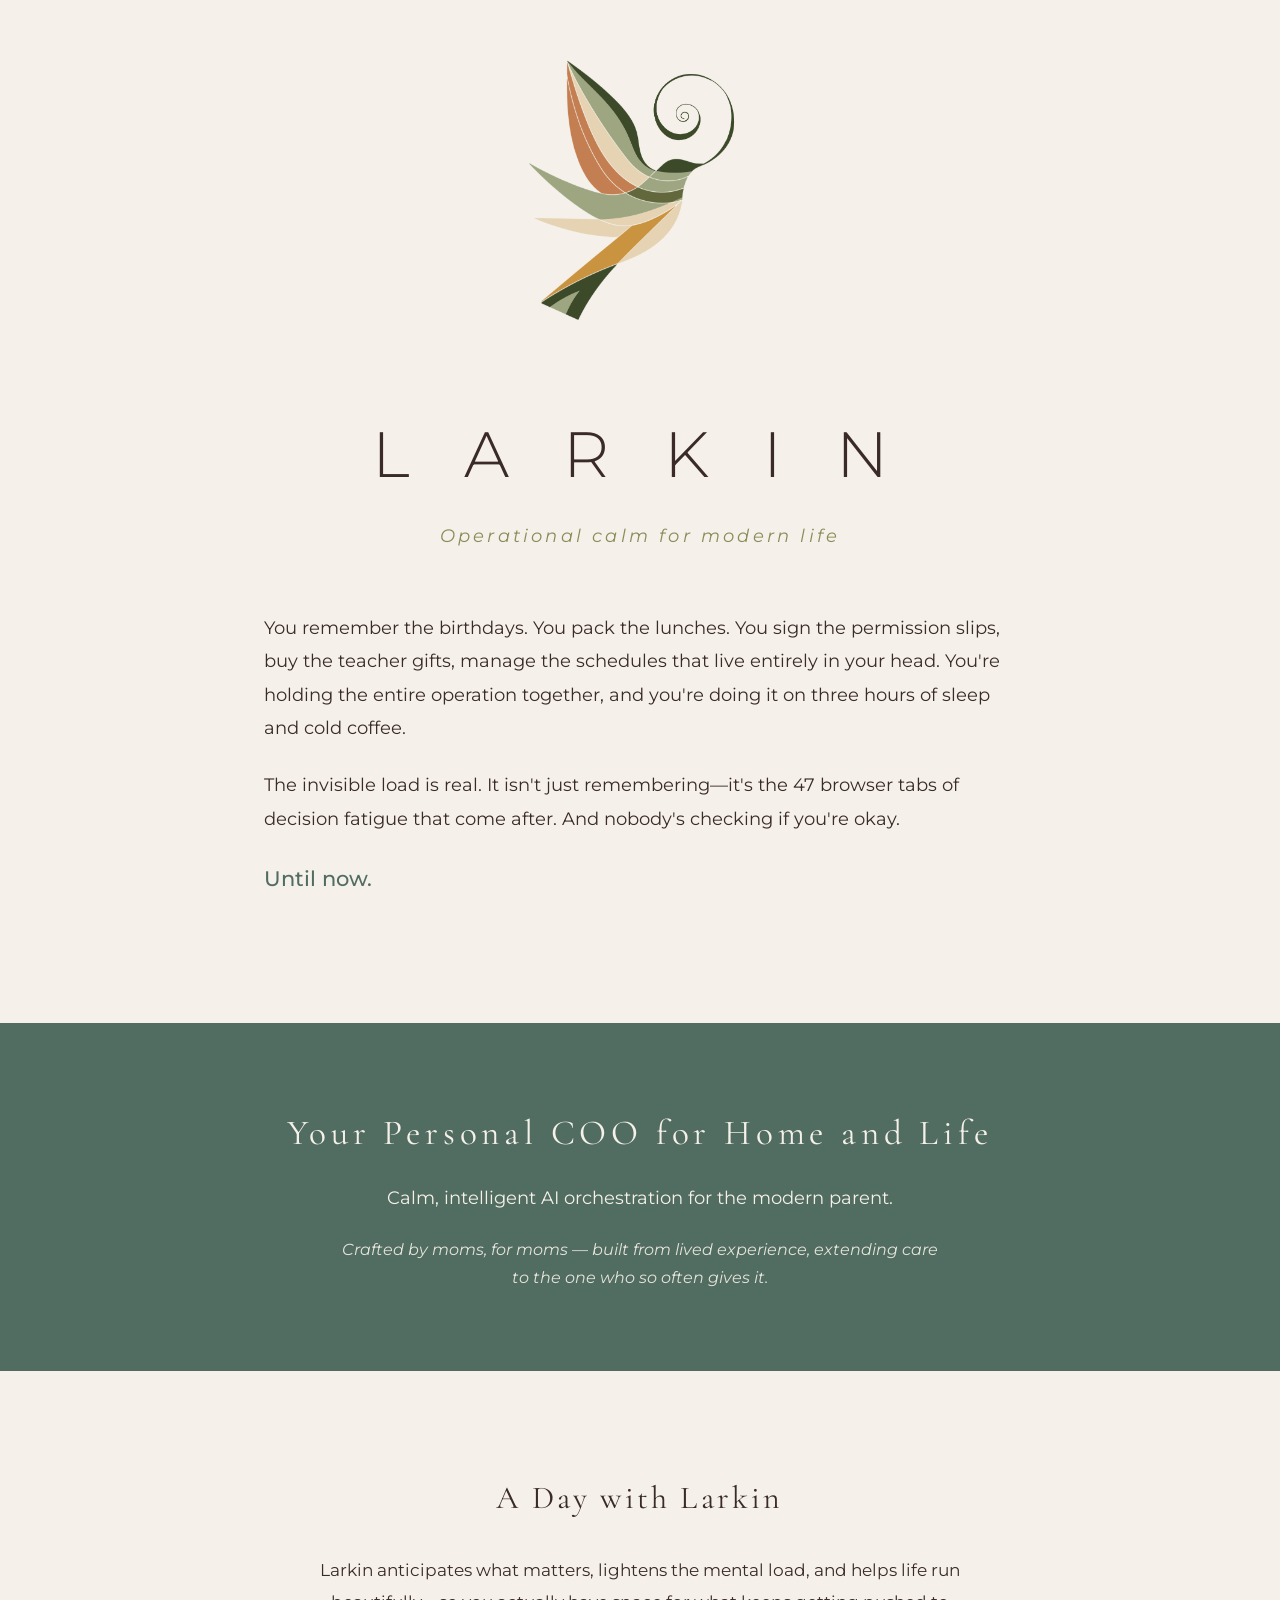
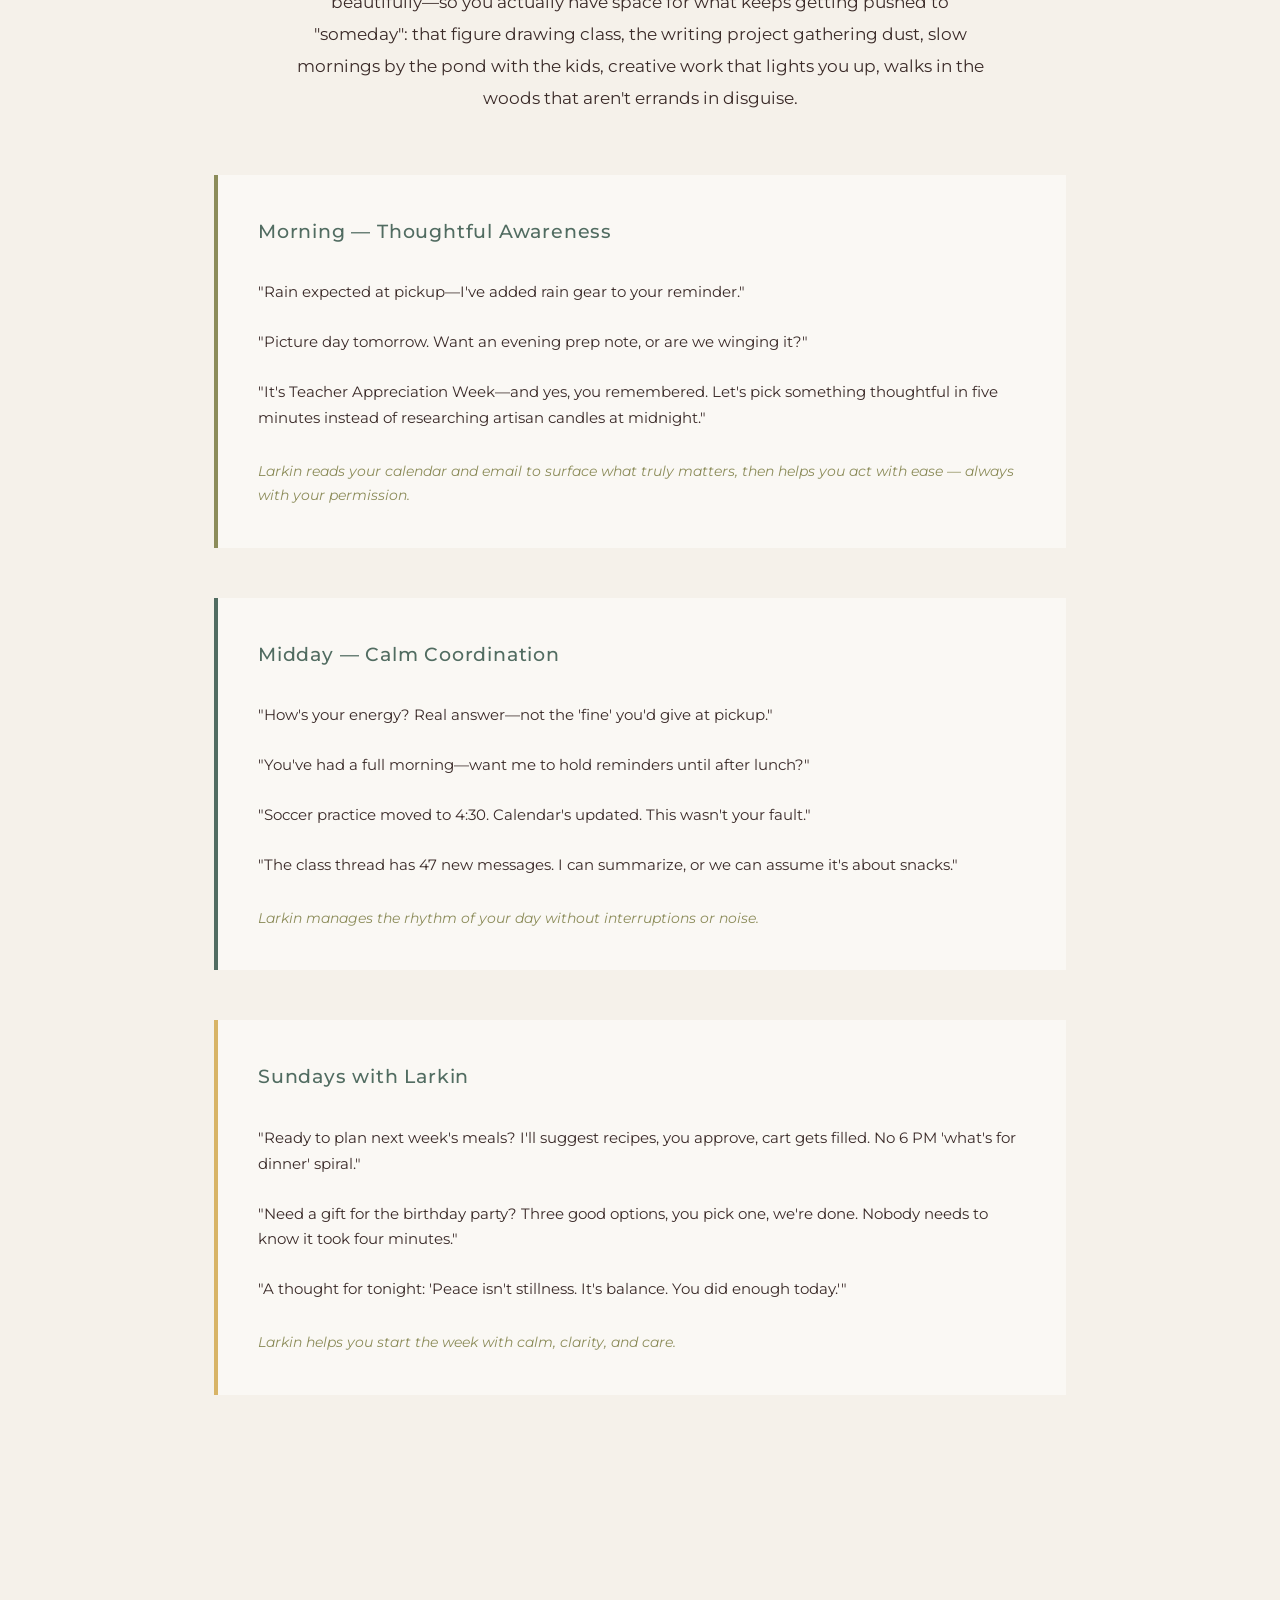
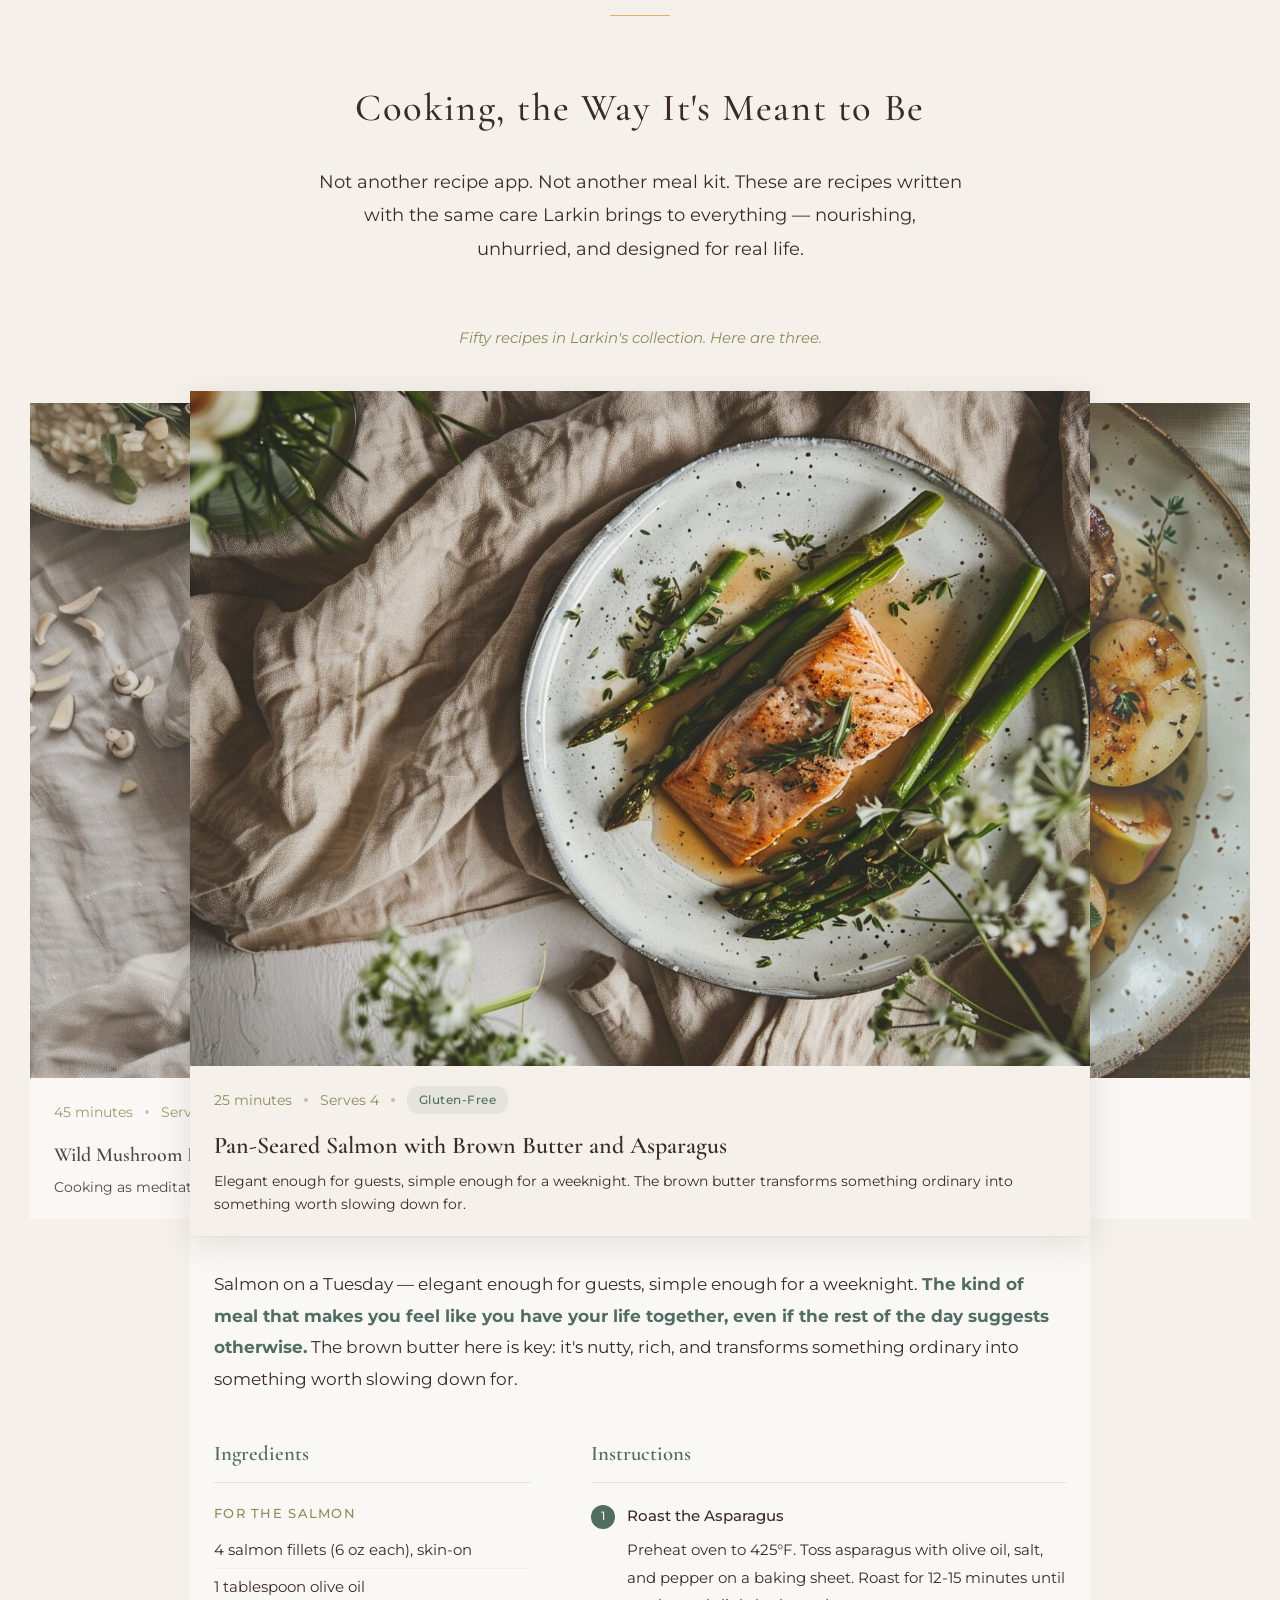
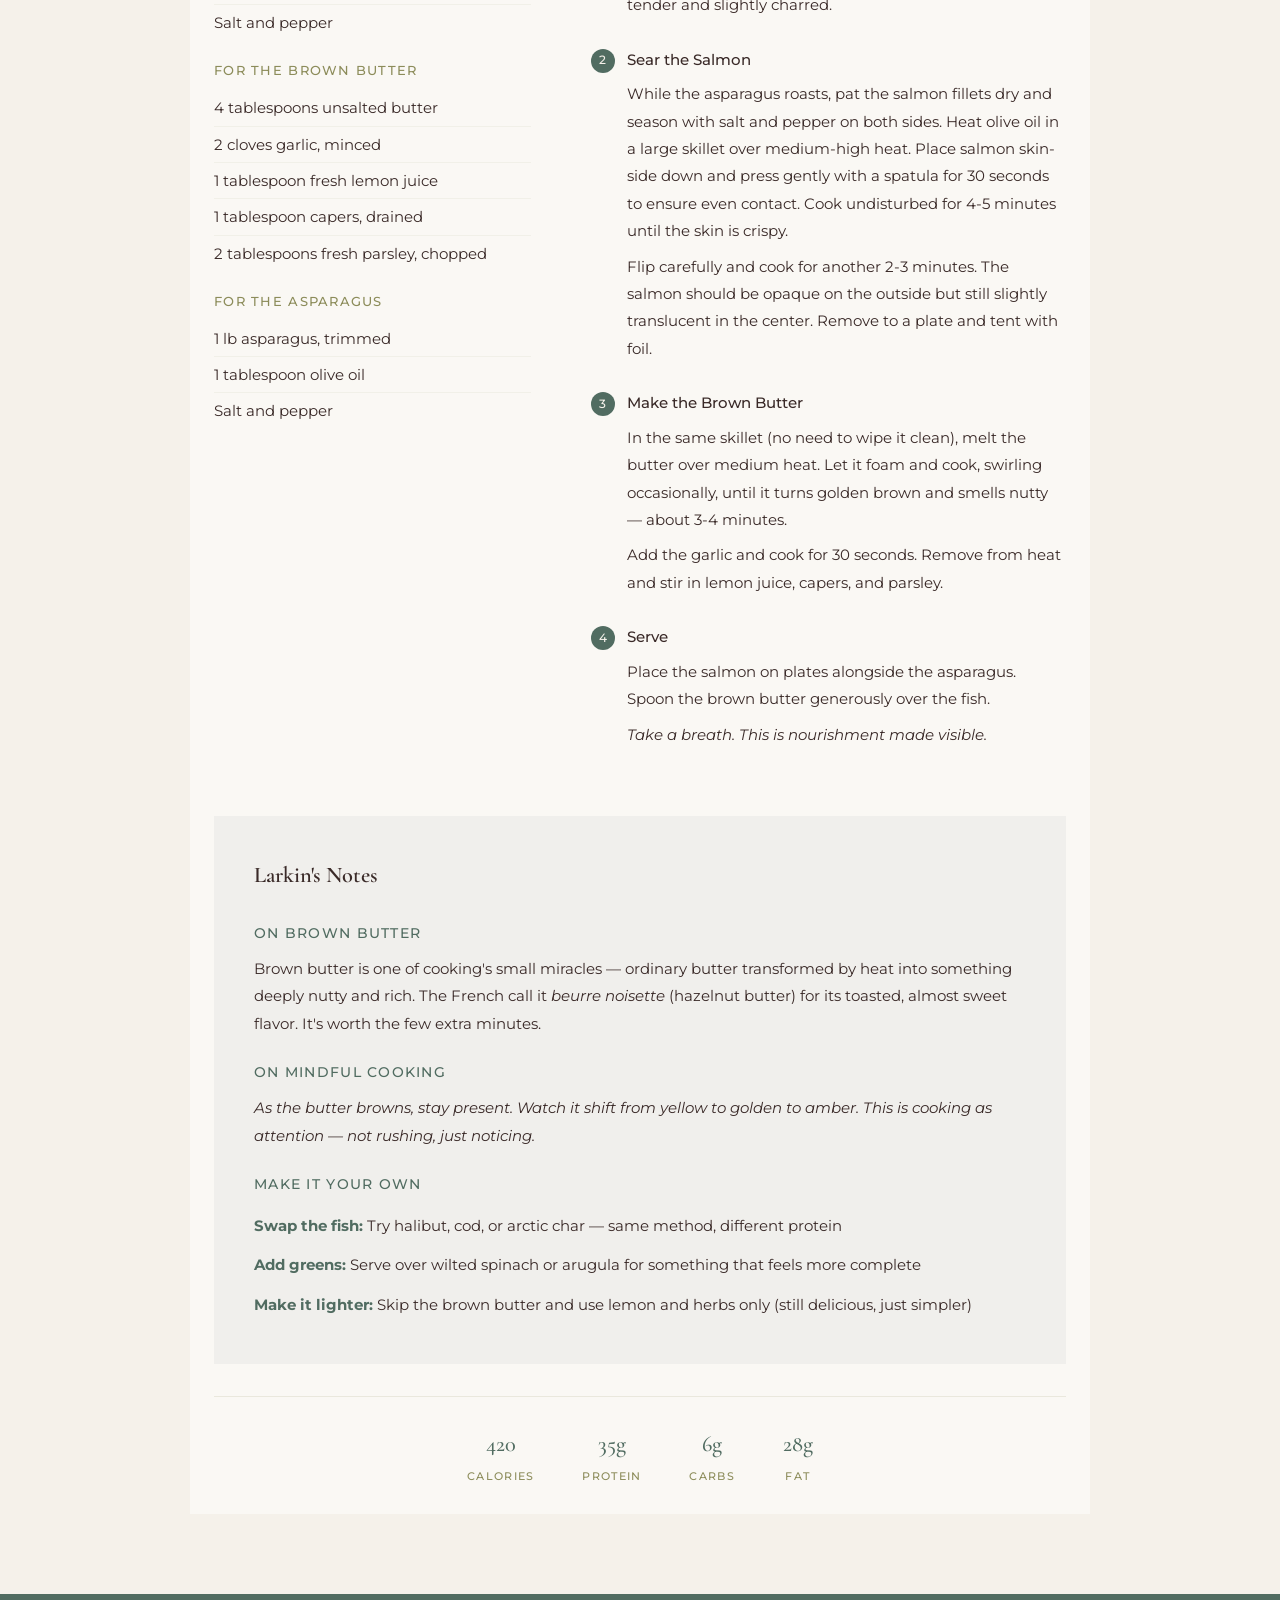
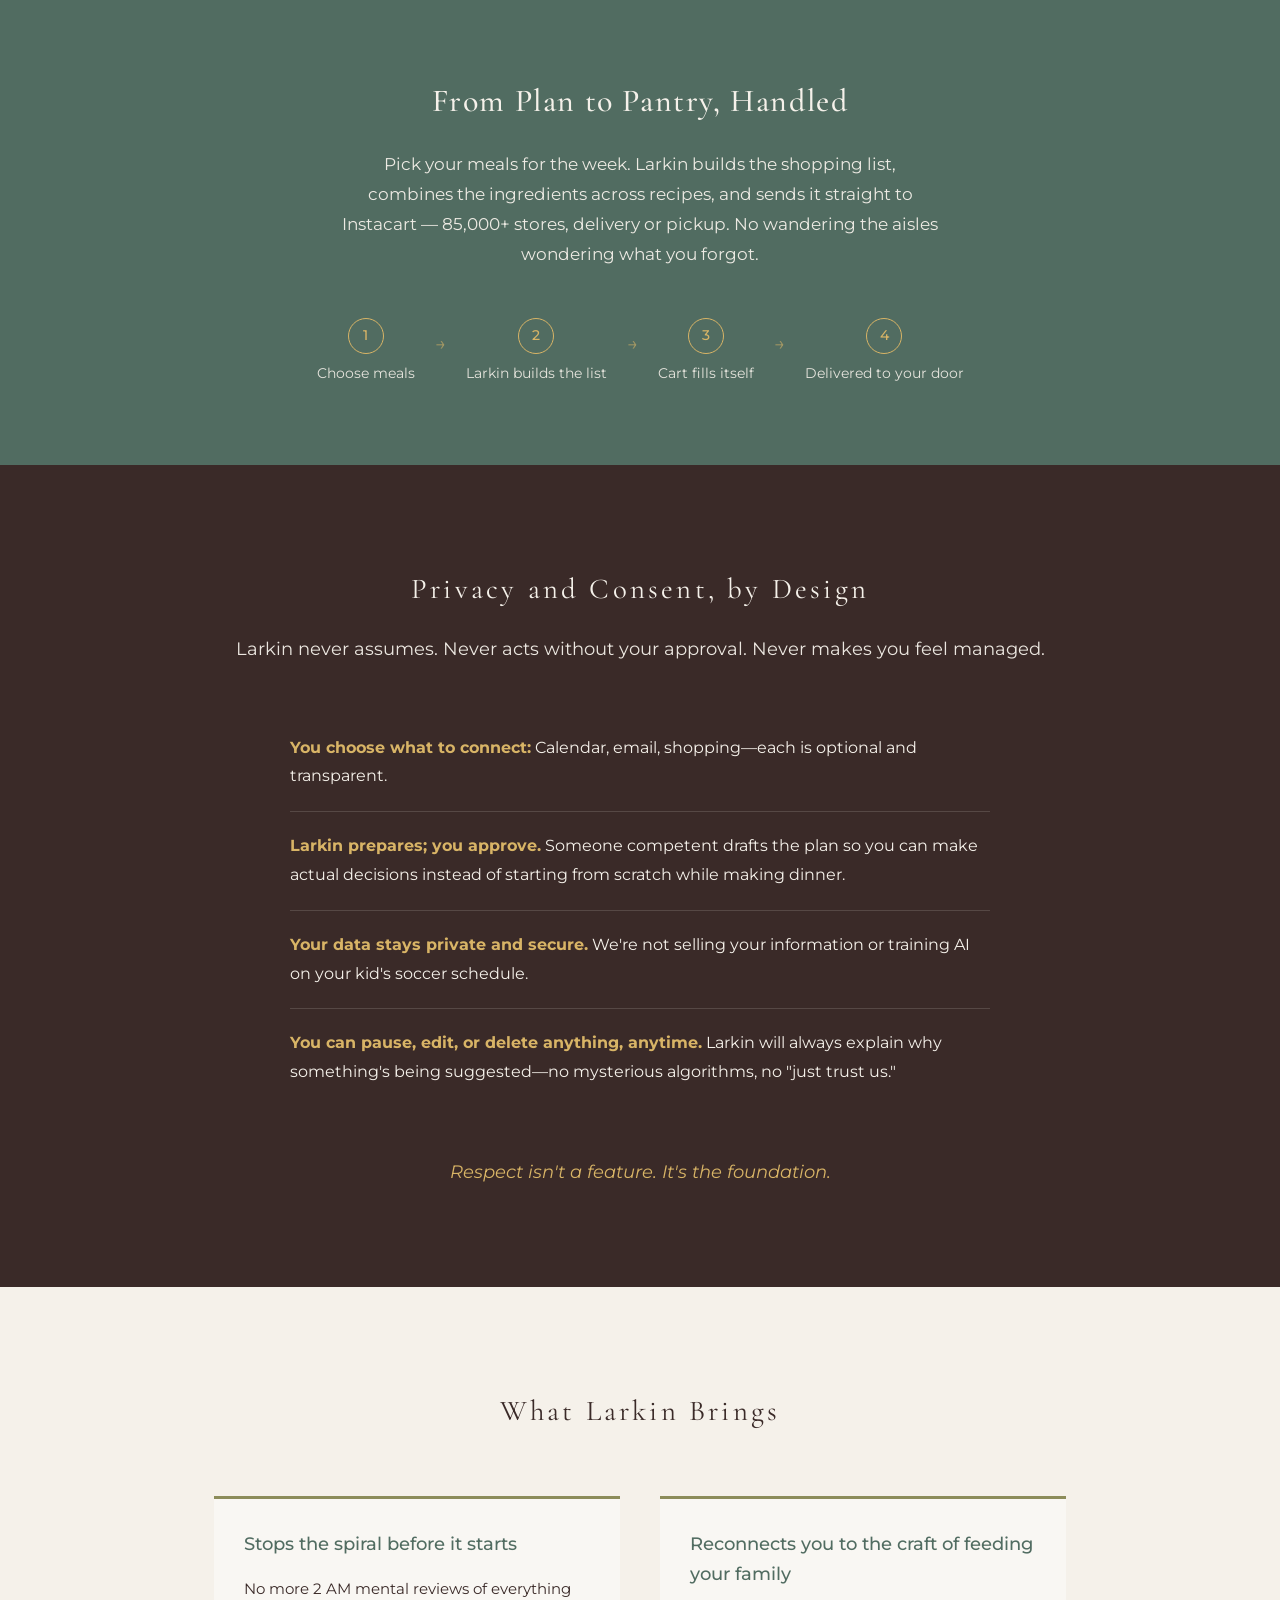
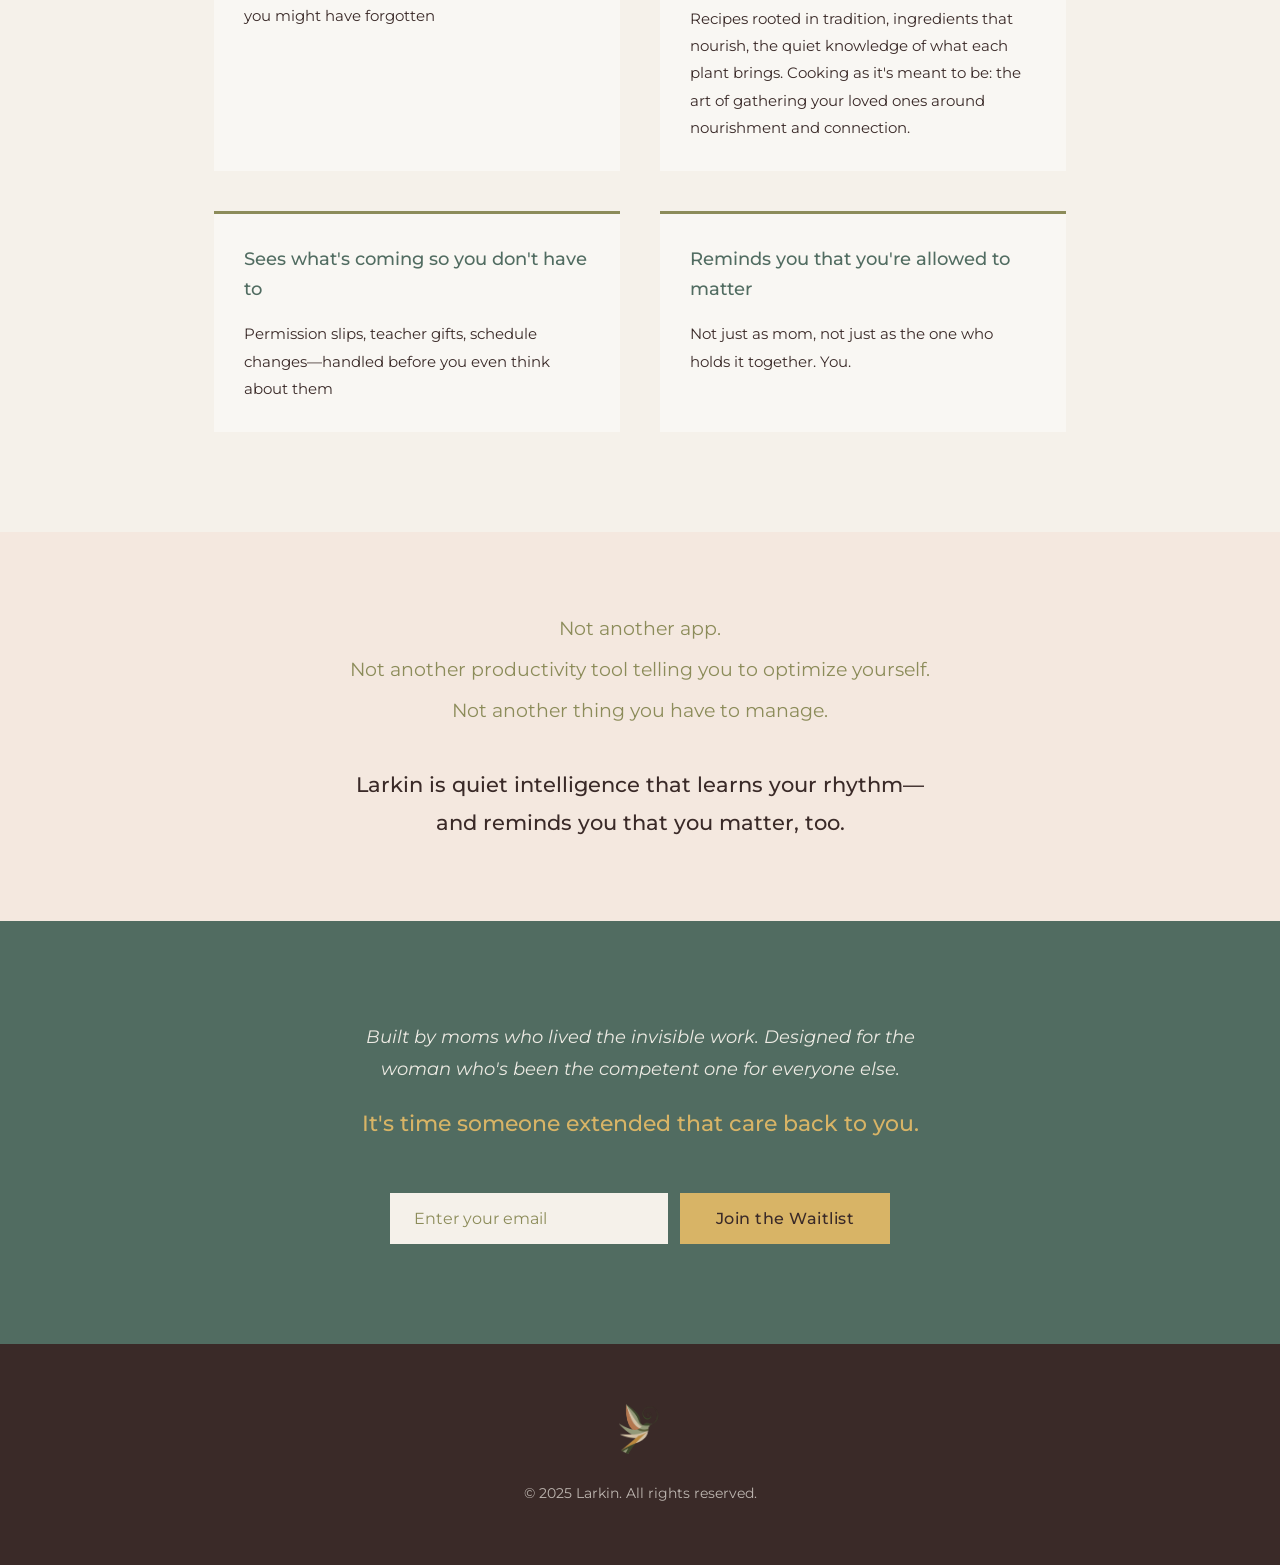
==== index.html @ 7fd2e044 "feat(landing): add recipe carousel, sticky nav, and UI refinements Add recipe section with 3-card st" ====
<!DOCTYPE html>
<html lang="en">
<head>
  <meta charset="UTF-8">
  <meta name="viewport" content="width=device-width, initial-scale=1.0">
  <title>Larkin — Operational Calm for Modern Life</title>
  <link rel="preconnect" href="https://fonts.googleapis.com">
  <link rel="preconnect" href="https://fonts.gstatic.com" crossorigin>
  <link href="https://fonts.googleapis.com/css2?family=Cormorant+Garamond:ital,wght@0,400;0,500;0,600;1,400&family=Montserrat:ital,wght@0,300;0,400;0,500;0,600;1,300;1,400&display=swap" rel="stylesheet">
  <link rel="stylesheet" href="styles.css">
</head>
<body>

  <!-- Sticky Navigation -->
  <nav class="sticky-nav" id="stickyNav">
    <div class="nav-container">
      <img src="larkin_logo.png" alt="Larkin" class="nav-logo">
      <div class="nav-links">
        <a href="#about">About</a>
        <a href="#your-day">Your Day</a>
        <a href="#recipes">Recipes</a>
        <a href="#waitlist">Waitlist</a>
      </div>
    </div>
  </nav>

  <!-- Hero Section -->
  <header class="hero" id="hero">
    <div class="logo">
      <img src="larkin_logo.png" alt="Larkin Logo" class="logo-img">
    </div>

    <div class="hero-content">
      <h1 class="hero-title">L A R K I N</h1>
      <p class="hero-tagline">Operational calm for modern life</p>

      <div class="hero-intro">
        <p>You remember the birthdays. You pack the lunches. You sign the permission slips, buy the teacher gifts, manage the schedules that live entirely in your head. You're holding the entire operation together, and you're doing it on three hours of sleep and cold coffee.</p>
        <p>The invisible load is real. It isn't just remembering—it's the 47 browser tabs of decision fatigue that come after. And nobody's checking if you're okay.</p>
        <p class="hero-highlight">Until now.</p>
      </div>
    </div>
  </header>

  <!-- Value Proposition -->
  <section class="value-prop" id="about">
    <div class="container">
      <h2>Your Personal COO for Home and Life</h2>
      <p class="subtitle">Calm, intelligent AI orchestration for the modern parent.</p>
      <p class="crafted"><em>Crafted by moms, for moms — built from lived experience, extending care to the one who so often gives it.</em></p>
    </div>
  </section>

  <!-- A Day with Larkin -->
  <section class="day-with-larkin" id="your-day">
    <div class="container">
      <h2>A Day with Larkin</h2>
      <p class="section-intro">Larkin anticipates what matters, lightens the mental load, and helps life run beautifully—so you actually have space for what keeps getting pushed to "someday": that figure drawing class, the writing project gathering dust, slow mornings by the pond with the kids, creative work that lights you up, walks in the woods that aren't errands in disguise.</p>

      <div class="time-blocks">
        <!-- Morning -->
        <div class="time-block morning">
          <h3>Morning — Thoughtful Awareness</h3>
          <div class="larkin-messages">
            <p class="message">"Rain expected at pickup—I've added rain gear to your reminder."</p>
            <p class="message">"Picture day tomorrow. Want an evening prep note, or are we winging it?"</p>
            <p class="message">"It's Teacher Appreciation Week—and yes, you remembered. Let's pick something thoughtful in five minutes instead of researching artisan candles at midnight."</p>
          </div>
          <p class="block-note"><em>Larkin reads your calendar and email to surface what truly matters, then helps you act with ease — always with your permission.</em></p>
        </div>

        <!-- Midday -->
        <div class="time-block midday">
          <h3>Midday — Calm Coordination</h3>
          <div class="larkin-messages">
            <p class="message">"How's your energy? Real answer—not the 'fine' you'd give at pickup."</p>
            <p class="message">"You've had a full morning—want me to hold reminders until after lunch?"</p>
            <p class="message">"Soccer practice moved to 4:30. Calendar's updated. This wasn't your fault."</p>
            <p class="message">"The class thread has 47 new messages. I can summarize, or we can assume it's about snacks."</p>
          </div>
          <p class="block-note"><em>Larkin manages the rhythm of your day without interruptions or noise.</em></p>
        </div>

        <!-- Sundays -->
        <div class="time-block sunday">
          <h3>Sundays with Larkin</h3>
          <div class="larkin-messages">
            <p class="message">"Ready to plan next week's meals? I'll suggest recipes, you approve, cart gets filled. No 6 PM 'what's for dinner' spiral."</p>
            <p class="message">"Need a gift for the birthday party? Three good options, you pick one, we're done. Nobody needs to know it took four minutes."</p>
            <p class="message">"A thought for tonight: 'Peace isn't stillness. It's balance. You did enough today.'"</p>
          </div>
          <p class="block-note"><em>Larkin helps you start the week with calm, clarity, and care.</em></p>
        </div>
      </div>
    </div>
  </section>

  <!-- Recipe Collection -->
  <section class="recipes" id="recipes">

    <!-- Bridge Intro -->
    <div class="recipe-bridge">
      <div class="container">
        <h2>Cooking, the Way It's Meant to Be</h2>
        <p class="recipe-bridge-text">Not another recipe app. Not another meal kit. These are recipes written with the same care Larkin brings to everything — nourishing, unhurried, and designed for real life.</p>
      </div>
    </div>

    <!-- Recipe Carousel -->
    <div class="recipe-carousel-wrapper">
      <p class="recipe-carousel-intro">Fifty recipes in Larkin's collection. Here are three.</p>

      <!-- Cover Flow Stage -->
      <div class="carousel-stage">
        <div class="carousel-track">

          <!-- Card 1: Wild Mushroom Risotto (LEFT) -->
          <article class="carousel-card carousel-prev" tabindex="0" role="button" aria-label="Wild Mushroom Risotto — click to view">
            <div class="carousel-card-preview">
              <img src="images/recipes/wild-mushroom-risotto.jpg" alt="Wild Mushroom Risotto" class="carousel-card-image" loading="lazy">
              <div class="carousel-card-body">
                <div class="recipe-meta-bar">
                  <span class="recipe-time">45 minutes</span>
                  <span class="recipe-meta-divider"></span>
                  <span class="recipe-servings">Serves 4</span>
                  <span class="recipe-meta-divider"></span>
                  <span class="recipe-tag">Vegetarian</span>
                </div>
                <h3 class="carousel-card-title">Wild Mushroom Risotto</h3>
                <p class="carousel-card-teaser">Cooking as meditation — the mushrooms bring earthy depth, grounding the creaminess of the rice.</p>
              </div>
            </div>
          </article>

          <!-- Card 2: Pan-Seared Salmon (CENTER / ACTIVE) -->
          <article class="carousel-card carousel-active" tabindex="0" role="button" aria-label="Pan-Seared Salmon with Brown Butter and Asparagus">
            <div class="carousel-card-preview">
              <img src="images/recipes/pan-seared-salmon-with-brown-butter-and-asparagus.jpg" alt="Pan-Seared Salmon with Brown Butter and Asparagus" class="carousel-card-image">
              <div class="carousel-card-body">
                <div class="recipe-meta-bar">
                  <span class="recipe-time">25 minutes</span>
                  <span class="recipe-meta-divider"></span>
                  <span class="recipe-servings">Serves 4</span>
                  <span class="recipe-meta-divider"></span>
                  <span class="recipe-tag">Gluten-Free</span>
                </div>
                <h3 class="carousel-card-title">Pan-Seared Salmon with Brown Butter and Asparagus</h3>
                <p class="carousel-card-teaser">Elegant enough for guests, simple enough for a weeknight. The brown butter transforms something ordinary into something worth slowing down for.</p>
              </div>
            </div>
          </article>

          <!-- Card 3: Pork Chops (RIGHT) -->
          <article class="carousel-card carousel-next" tabindex="0" role="button" aria-label="Pan-Seared Pork Chops with Apple and Sage — click to view">
            <div class="carousel-card-preview">
              <img src="images/recipes/pan-seared-pork-chops-with-apple-and-sage.jpg" alt="Pan-Seared Pork Chops with Apple and Sage" class="carousel-card-image" loading="lazy">
              <div class="carousel-card-body">
                <div class="recipe-meta-bar">
                  <span class="recipe-time">30 minutes</span>
                  <span class="recipe-meta-divider"></span>
                  <span class="recipe-servings">Serves 4</span>
                  <span class="recipe-meta-divider"></span>
                  <span class="recipe-tag">Gluten-Free</span>
                </div>
                <h3 class="carousel-card-title">Pan-Seared Pork Chops with Apple and Sage</h3>
                <p class="carousel-card-teaser">Autumn on a plate — apples, sage, and a pan sauce that comes together in minutes.</p>
              </div>
            </div>
          </article>

        </div>
      </div>

      <!-- Expanded Recipe Content (shown for active card) -->
      <div class="carousel-detail" id="carouselDetail">

        <!-- Detail: Risotto -->
        <div class="carousel-detail-panel" data-recipe="0">
          <div class="container">
            <p class="recipe-featured-intro">Risotto on a weeknight isn't as ambitious as it sounds. Yes, it requires attention — stirring, adding broth slowly — but that's part of its appeal. <strong>This is cooking as meditation.</strong> The mushrooms here bring an earthy depth, almost meaty, grounding the creaminess of the rice. This is the kind of meal that asks you to slow down, and rewards you for it.</p>

            <div class="recipe-body">
              <div class="recipe-ingredients">
                <h4>Ingredients</h4>
                <ul>
                  <li>6 cups vegetable broth (keep warm in a pot)</li>
                  <li>3 tablespoons olive oil, divided</li>
                  <li>1 lb mixed mushrooms (cremini, shiitake, oyster), sliced</li>
                  <li>1 small onion, finely diced</li>
                  <li>3 cloves garlic, minced</li>
                  <li>1&frac12; cups Arborio rice</li>
                  <li>&frac12; cup dry white wine</li>
                  <li>3 tablespoons unsalted butter</li>
                  <li>&frac12; cup grated Parmesan cheese</li>
                  <li>2 tablespoons fresh thyme leaves</li>
                  <li>Salt and pepper to taste</li>
                  <li>Fresh parsley for serving</li>
                </ul>
              </div>

              <div class="recipe-instructions">
                <h4>Instructions</h4>
                <ol>
                  <li>
                    <strong>Cook the Mushrooms</strong>
                    <p>Heat 2 tablespoons olive oil in a large, wide pan over medium-high heat. Add the mushrooms in a single layer (work in batches if needed). Let them cook undisturbed for 3-4 minutes until golden brown on one side, then stir and cook another 2-3 minutes. Season with salt and pepper, then transfer to a bowl.</p>
                  </li>
                  <li>
                    <strong>Toast the Rice</strong>
                    <p>In the same pan, add the remaining tablespoon of olive oil. Add the onion and cook until soft, about 5 minutes. Add the garlic and cook for 1 minute. Add the Arborio rice and stir to coat in the oil. Let it toast for 2 minutes until the edges become slightly translucent. This step builds flavor — don't skip it.</p>
                  </li>
                  <li>
                    <strong>Build the Risotto</strong>
                    <p>Pour in the white wine and stir until it's mostly absorbed. Now begin adding the warm broth, one ladleful at a time. Stir frequently and wait until each addition is mostly absorbed before adding the next.</p>
                    <p class="recipe-mindfulness-inline">This process takes about 25-30 minutes. You'll find a rhythm here — stir, wait, add, stir. Let your mind settle into it.</p>
                  </li>
                  <li>
                    <strong>Finish and Serve</strong>
                    <p>When the rice is tender but still has a slight bite, remove from heat. Stir in the butter, Parmesan, thyme, and the cooked mushrooms. The risotto should flow on the plate, not sit in a mound. Divide among shallow bowls. Finish with fresh parsley and extra Parmesan.</p>
                    <p class="recipe-mindfulness-inline">This is comfort — earthy, creamy, deeply satisfying.</p>
                  </li>
                </ol>
              </div>
            </div>

            <div class="larkin-notes">
              <h4>Larkin's Notes</h4>
              <div class="larkin-note-section">
                <h5>On Thyme</h5>
                <p>Thyme's botanical name, <em>Thymus</em>, comes from the Greek word for courage. Ancient Romans bathed in thyme water before battle. Today, it's known for supporting respiratory health and bringing calm. In this risotto, it adds a subtle earthiness that complements the mushrooms beautifully.</p>
              </div>
              <div class="larkin-note-section">
                <h5>On Mindful Cooking</h5>
                <p class="recipe-mindfulness">Risotto is one of cooking's great meditations. The stirring, the waiting, the slow transformation of rice into something creamy and luxurious — this is presence in motion. Let yourself settle into the rhythm. There's nowhere to rush to.</p>
              </div>
              <div class="larkin-note-section">
                <h5>Make It Your Own</h5>
                <ul class="make-it-yours">
                  <li><strong>Add protein:</strong> Stir in cooked chicken, shrimp, or crumbled sausage at the end</li>
                  <li><strong>Make it lighter:</strong> Use half the butter and Parmesan</li>
                  <li><strong>Add greens:</strong> Stir in arugula or spinach just before serving</li>
                </ul>
              </div>
            </div>

            <div class="recipe-nutrition">
              <div class="nutrition-item">
                <span class="nutrition-value">420</span>
                <span class="nutrition-label">Calories</span>
              </div>
              <div class="nutrition-item">
                <span class="nutrition-value">12g</span>
                <span class="nutrition-label">Protein</span>
              </div>
              <div class="nutrition-item">
                <span class="nutrition-value">58g</span>
                <span class="nutrition-label">Carbs</span>
              </div>
              <div class="nutrition-item">
                <span class="nutrition-value">16g</span>
                <span class="nutrition-label">Fat</span>
              </div>
            </div>
          </div>
        </div>

        <!-- Detail: Salmon -->
        <div class="carousel-detail-panel active" data-recipe="1">
          <div class="container">
            <p class="recipe-featured-intro">Salmon on a Tuesday — elegant enough for guests, simple enough for a weeknight. <strong>The kind of meal that makes you feel like you have your life together, even if the rest of the day suggests otherwise.</strong> The brown butter here is key: it's nutty, rich, and transforms something ordinary into something worth slowing down for.</p>

            <div class="recipe-body">
              <div class="recipe-ingredients">
                <h4>Ingredients</h4>

                <p class="ingredient-group-label">For the salmon</p>
                <ul>
                  <li>4 salmon fillets (6 oz each), skin-on</li>
                  <li>1 tablespoon olive oil</li>
                  <li>Salt and pepper</li>
                </ul>

                <p class="ingredient-group-label">For the brown butter</p>
                <ul>
                  <li>4 tablespoons unsalted butter</li>
                  <li>2 cloves garlic, minced</li>
                  <li>1 tablespoon fresh lemon juice</li>
                  <li>1 tablespoon capers, drained</li>
                  <li>2 tablespoons fresh parsley, chopped</li>
                </ul>

                <p class="ingredient-group-label">For the asparagus</p>
                <ul>
                  <li>1 lb asparagus, trimmed</li>
                  <li>1 tablespoon olive oil</li>
                  <li>Salt and pepper</li>
                </ul>
              </div>

              <div class="recipe-instructions">
                <h4>Instructions</h4>
                <ol>
                  <li>
                    <strong>Roast the Asparagus</strong>
                    <p>Preheat oven to 425&deg;F. Toss asparagus with olive oil, salt, and pepper on a baking sheet. Roast for 12-15 minutes until tender and slightly charred.</p>
                  </li>
                  <li>
                    <strong>Sear the Salmon</strong>
                    <p>While the asparagus roasts, pat the salmon fillets dry and season with salt and pepper on both sides. Heat olive oil in a large skillet over medium-high heat. Place salmon skin-side down and press gently with a spatula for 30 seconds to ensure even contact. Cook undisturbed for 4-5 minutes until the skin is crispy.</p>
                    <p>Flip carefully and cook for another 2-3 minutes. The salmon should be opaque on the outside but still slightly translucent in the center. Remove to a plate and tent with foil.</p>
                  </li>
                  <li>
                    <strong>Make the Brown Butter</strong>
                    <p>In the same skillet (no need to wipe it clean), melt the butter over medium heat. Let it foam and cook, swirling occasionally, until it turns golden brown and smells nutty — about 3-4 minutes.</p>
                    <p>Add the garlic and cook for 30 seconds. Remove from heat and stir in lemon juice, capers, and parsley.</p>
                  </li>
                  <li>
                    <strong>Serve</strong>
                    <p>Place the salmon on plates alongside the asparagus. Spoon the brown butter generously over the fish.</p>
                    <p class="recipe-mindfulness-inline">Take a breath. This is nourishment made visible.</p>
                  </li>
                </ol>
              </div>
            </div>

            <div class="larkin-notes">
              <h4>Larkin's Notes</h4>

              <div class="larkin-note-section">
                <h5>On Brown Butter</h5>
                <p>Brown butter is one of cooking's small miracles — ordinary butter transformed by heat into something deeply nutty and rich. The French call it <em>beurre noisette</em> (hazelnut butter) for its toasted, almost sweet flavor. It's worth the few extra minutes.</p>
              </div>

              <div class="larkin-note-section">
                <h5>On Mindful Cooking</h5>
                <p class="recipe-mindfulness">As the butter browns, stay present. Watch it shift from yellow to golden to amber. This is cooking as attention — not rushing, just noticing.</p>
              </div>

              <div class="larkin-note-section">
                <h5>Make It Your Own</h5>
                <ul class="make-it-yours">
                  <li><strong>Swap the fish:</strong> Try halibut, cod, or arctic char — same method, different protein</li>
                  <li><strong>Add greens:</strong> Serve over wilted spinach or arugula for something that feels more complete</li>
                  <li><strong>Make it lighter:</strong> Skip the brown butter and use lemon and herbs only (still delicious, just simpler)</li>
                </ul>
              </div>
            </div>

            <div class="recipe-nutrition">
              <div class="nutrition-item">
                <span class="nutrition-value">420</span>
                <span class="nutrition-label">Calories</span>
              </div>
              <div class="nutrition-item">
                <span class="nutrition-value">35g</span>
                <span class="nutrition-label">Protein</span>
              </div>
              <div class="nutrition-item">
                <span class="nutrition-value">6g</span>
                <span class="nutrition-label">Carbs</span>
              </div>
              <div class="nutrition-item">
                <span class="nutrition-value">28g</span>
                <span class="nutrition-label">Fat</span>
              </div>
            </div>
          </div>
        </div>

        <!-- Detail: Pork Chops -->
        <div class="carousel-detail-panel" data-recipe="2">
          <div class="container">
            <p class="recipe-featured-intro">Pork chops with apples and sage — it's a classic pairing for a reason. The sweetness of the apples balances the richness of the pork, and the sage brings everything together with its earthy, slightly peppery warmth. <strong>This is autumn on a plate</strong>, but it works year-round when you need something comforting and quick.</p>

            <div class="recipe-body">
              <div class="recipe-ingredients">
                <h4>Ingredients</h4>

                <p class="ingredient-group-label">For the pork</p>
                <ul>
                  <li>4 bone-in pork chops (1 inch thick)</li>
                  <li>1 tablespoon olive oil</li>
                  <li>1 teaspoon salt</li>
                  <li>&frac12; teaspoon black pepper</li>
                  <li>1 teaspoon garlic powder</li>
                </ul>

                <p class="ingredient-group-label">For the apples</p>
                <ul>
                  <li>2 tablespoons butter</li>
                  <li>2 medium apples (Honeycrisp or Granny Smith), cored and sliced</li>
                  <li>8-10 fresh sage leaves</li>
                  <li>2 tablespoons apple cider vinegar</li>
                  <li>2 tablespoons honey or maple syrup</li>
                  <li>Pinch of salt</li>
                </ul>
              </div>

              <div class="recipe-instructions">
                <h4>Instructions</h4>
                <ol>
                  <li>
                    <strong>Sear the Pork Chops</strong>
                    <p>Pat the pork chops dry and season both sides generously with salt, pepper, and garlic powder. Heat olive oil in a large skillet over medium-high heat. Cook undisturbed for 4-5 minutes until deeply golden on the bottom. Flip and cook another 4-5 minutes until the internal temperature reaches 145&deg;F. Transfer to a plate and tent with foil to rest.</p>
                  </li>
                  <li>
                    <strong>Cook the Apples and Sage</strong>
                    <p>In the same skillet (don't wipe it out — those browned bits are flavor), reduce heat to medium and add the butter. Once melted, add the apple slices in a single layer. Cook for 3-4 minutes on one side until golden, then flip and cook another 2-3 minutes.</p>
                    <p>Add the sage leaves and let them crisp in the butter for 30 seconds. The sage will become fragrant and slightly darker.</p>
                  </li>
                  <li>
                    <strong>Make the Pan Sauce</strong>
                    <p>Add the apple cider vinegar, honey, and a pinch of salt. Stir to combine, scraping up any browned bits from the bottom of the pan. Let it bubble for 1-2 minutes until slightly thickened.</p>
                  </li>
                  <li>
                    <strong>Serve</strong>
                    <p>Return the pork chops to the skillet along with any resting juices. Spoon the apples and sauce over the top. Serve immediately.</p>
                    <p class="recipe-mindfulness-inline">This is dinner — sweet, savory, grounding.</p>
                  </li>
                </ol>
              </div>
            </div>

            <div class="larkin-notes">
              <h4>Larkin's Notes</h4>
              <div class="larkin-note-section">
                <h5>On Sage</h5>
                <p>Sage's Latin name, <em>Salvia</em>, means "to save" or "to heal." It's been used for centuries to support digestion, memory, and clarity. When fried in butter, sage becomes crispy and intensely aromatic — one of cooking's small pleasures. This is the kind of ingredient that transforms a dish from good to memorable.</p>
              </div>
              <div class="larkin-note-section">
                <h5>On Mindful Cooking</h5>
                <p class="recipe-mindfulness">As you slice the apples, notice their color — some green, some red, some mottled with both. As they cook, watch them soften and caramelize. This is where attention becomes nourishment.</p>
              </div>
              <div class="larkin-note-section">
                <h5>Make It Your Own</h5>
                <ul class="make-it-yours">
                  <li><strong>Swap the protein:</strong> Use chicken thighs or turkey cutlets</li>
                  <li><strong>Add depth:</strong> Use balsamic vinegar instead of apple cider vinegar</li>
                  <li><strong>Serve with:</strong> Mashed potatoes, roasted brussels sprouts, or a simple green salad</li>
                </ul>
              </div>
            </div>

            <div class="recipe-nutrition">
              <div class="nutrition-item">
                <span class="nutrition-value">380</span>
                <span class="nutrition-label">Calories</span>
              </div>
              <div class="nutrition-item">
                <span class="nutrition-value">34g</span>
                <span class="nutrition-label">Protein</span>
              </div>
              <div class="nutrition-item">
                <span class="nutrition-value">22g</span>
                <span class="nutrition-label">Carbs</span>
              </div>
              <div class="nutrition-item">
                <span class="nutrition-value">18g</span>
                <span class="nutrition-label">Fat</span>
              </div>
            </div>
          </div>
        </div>

      </div>
    </div>


    <!-- Instacart Integration -->
    <div class="instacart-callout">
      <div class="container">
        <h2>From Plan to Pantry, Handled</h2>
        <p class="instacart-text">Pick your meals for the week. Larkin builds the shopping list, combines the ingredients across recipes, and sends it straight to Instacart — 85,000+ stores, delivery or pickup. No wandering the aisles wondering what you forgot.</p>
        <div class="instacart-flow">
          <div class="flow-step">
            <span class="flow-number">1</span>
            <span class="flow-label">Choose meals</span>
          </div>
          <span class="flow-arrow">&rarr;</span>
          <div class="flow-step">
            <span class="flow-number">2</span>
            <span class="flow-label">Larkin builds the list</span>
          </div>
          <span class="flow-arrow">&rarr;</span>
          <div class="flow-step">
            <span class="flow-number">3</span>
            <span class="flow-label">Cart fills itself</span>
          </div>
          <span class="flow-arrow">&rarr;</span>
          <div class="flow-step">
            <span class="flow-number">4</span>
            <span class="flow-label">Delivered to your door</span>
          </div>
        </div>
      </div>
    </div>

  </section>

  <!-- Privacy Section -->
  <section class="privacy">
    <div class="container">
      <h2>Privacy and Consent, by Design</h2>
      <p class="privacy-intro">Larkin never assumes. Never acts without your approval. Never makes you feel managed.</p>

      <ul class="privacy-list">
        <li><strong>You choose what to connect:</strong> Calendar, email, shopping—each is optional and transparent.</li>
        <li><strong>Larkin prepares; you approve.</strong> Someone competent drafts the plan so you can make actual decisions instead of starting from scratch while making dinner.</li>
        <li><strong>Your data stays private and secure.</strong> We're not selling your information or training AI on your kid's soccer schedule.</li>
        <li><strong>You can pause, edit, or delete anything, anytime.</strong> Larkin will always explain why something's being suggested—no mysterious algorithms, no "just trust us."</li>
      </ul>

      <p class="privacy-footer"><em>Respect isn't a feature. It's the foundation.</em></p>
    </div>
  </section>

  <!-- What Larkin Brings -->
  <section class="benefits">
    <div class="container">
      <h2>What Larkin Brings</h2>

      <div class="benefits-grid">
        <div class="benefit">
          <h3>Stops the spiral before it starts</h3>
          <p>No more 2 AM mental reviews of everything you might have forgotten</p>
        </div>

        <div class="benefit">
          <h3>Reconnects you to the craft of feeding your family</h3>
          <p>Recipes rooted in tradition, ingredients that nourish, the quiet knowledge of what each plant brings. Cooking as it's meant to be: the art of gathering your loved ones around nourishment and connection.</p>
        </div>

        <div class="benefit">
          <h3>Sees what's coming so you don't have to</h3>
          <p>Permission slips, teacher gifts, schedule changes—handled before you even think about them</p>
        </div>

        <div class="benefit">
          <h3>Reminds you that you're allowed to matter</h3>
          <p>Not just as mom, not just as the one who holds it together. You.</p>
        </div>
      </div>
    </div>
  </section>

  <!-- Not Another App -->
  <section class="differentiator">
    <div class="container">
      <p class="not-another">Not another app.</p>
      <p class="not-another">Not another productivity tool telling you to optimize yourself.</p>
      <p class="not-another">Not another thing you have to manage.</p>

      <p class="differentiator-main">Larkin is quiet intelligence that learns your rhythm—and reminds you that you matter, too.</p>
    </div>
  </section>

  <!-- CTA / Waitlist -->
  <section class="cta" id="waitlist">
    <div class="container">
      <p class="cta-text"><em>Built by moms who lived the invisible work. Designed for the woman who's been the competent one for everyone else.</em></p>
      <p class="cta-highlight">It's time someone extended that care back to you.</p>

      <form class="waitlist-form" action="#" method="post">
        <input type="email" placeholder="Enter your email" required>
        <button type="submit">Join the Waitlist</button>
      </form>
    </div>
  </section>

  <!-- Footer -->
  <footer class="footer">
    <div class="container">
      <img src="larkin_logo.png" alt="Larkin" class="footer-logo">
      <p>&copy; 2025 Larkin. All rights reserved.</p>
    </div>
  </footer>

  <script src="recipes.js"></script>
</body>
</html>
---- styles.css ----
/* Color Palette
   Background: #F5F1EA
   Olive Green: #8C8C5A
   Teal/Forest: #516C61
   Blush Pink: #F0C2B4
   Dark Brown: #3A2A28
   Gold: #D8B466
*/

* {
  margin: 0;
  padding: 0;
  box-sizing: border-box;
}

html {
  scroll-behavior: smooth;
}

body {
  font-family: 'Montserrat', sans-serif;
  background-color: #F5F1EA;
  color: #3A2A28;
  line-height: 1.7;
  font-weight: 400;
}

/* Typography Upgrade — Cormorant Garamond for headings */
h2 {
  font-family: 'Cormorant Garamond', Georgia, serif;
}

.container {
  max-width: 900px;
  margin: 0 auto;
  padding: 0 24px;
}

/* ======================== */
/* STICKY NAVIGATION        */
/* ======================== */

.sticky-nav {
  position: fixed;
  top: 0;
  left: 0;
  right: 0;
  z-index: 1000;
  background-color: #3A2A28;
  transform: translateY(-100%);
  transition: transform 0.3s ease;
}

.sticky-nav.visible {
  transform: translateY(0);
}

.nav-container {
  max-width: 900px;
  margin: 0 auto;
  padding: 14px 24px;
  display: flex;
  align-items: center;
  justify-content: space-between;
}

.nav-logo {
  height: 32px;
  width: auto;
  opacity: 0.9;
}

.nav-links {
  display: flex;
  gap: 32px;
}

.nav-links a {
  color: #F5F1EA;
  text-decoration: none;
  font-size: 0.85rem;
  font-weight: 400;
  letter-spacing: 0.05rem;
  opacity: 0.8;
  transition: opacity 0.2s ease;
}

.nav-links a:hover {
  opacity: 1;
}

/* ======================== */
/* LOGO                     */
/* ======================== */

.logo {
  display: flex;
  justify-content: center;
  padding: 60px 24px 20px;
}

.logo-img {
  height: 260px;
  width: auto;
}

/* ======================== */
/* HERO SECTION             */
/* ======================== */

.hero {
  min-height: 100vh;
  display: flex;
  flex-direction: column;
}

.hero-content {
  flex: 1;
  display: flex;
  flex-direction: column;
  justify-content: center;
  align-items: center;
  text-align: center;
  padding: 60px 24px 100px;
  max-width: 800px;
  margin: 0 auto;
}

.hero-title {
  font-size: 4rem;
  font-weight: 300;
  letter-spacing: 1.2rem;
  color: #3A2A28;
  margin-bottom: 12px;
  width: 100%;
}

.hero-tagline {
  font-size: 1.1rem;
  font-weight: 400;
  color: #8C8C5A;
  letter-spacing: 0.2rem;
  margin-bottom: 60px;
  font-style: italic;
  width: 100%;
}

.hero-intro {
  font-size: 1.1rem;
  color: #3A2A28;
  line-height: 1.9;
  width: 100%;
  text-align: left;
}

.hero-intro p {
  margin-bottom: 24px;
}

.hero-highlight {
  font-size: 1.3rem;
  font-weight: 500;
  color: #516C61;
  margin-top: 20px;
}

/* ======================== */
/* VALUE PROPOSITION        */
/* ======================== */

.value-prop {
  background-color: #516C61;
  color: #F5F1EA;
  padding: 80px 24px;
  text-align: center;
}

.value-prop h2 {
  font-size: 2.2rem;
  font-weight: 400;
  letter-spacing: 0.3rem;
  margin-bottom: 20px;
}

.value-prop .subtitle {
  font-size: 1.1rem;
  margin-bottom: 24px;
  font-weight: 400;
}

.value-prop .crafted {
  font-size: 1rem;
  opacity: 0.9;
  max-width: 600px;
  margin: 0 auto;
}

/* ======================== */
/* A DAY WITH LARKIN        */
/* ======================== */

.day-with-larkin {
  padding: 100px 24px;
}

.day-with-larkin h2 {
  text-align: center;
  font-size: 2rem;
  font-weight: 400;
  letter-spacing: 0.2rem;
  color: #3A2A28;
  margin-bottom: 30px;
}

.section-intro {
  text-align: center;
  max-width: 700px;
  margin: 0 auto 60px;
  font-size: 1.05rem;
  color: #3A2A28;
  line-height: 1.9;
}

.time-blocks {
  display: flex;
  flex-direction: column;
  gap: 50px;
}

.time-block {
  background-color: rgba(255, 255, 255, 0.5);
  padding: 40px;
  border-left: 4px solid #8C8C5A;
}

.time-block.morning {
  border-left-color: #8C8C5A;
}

.time-block.midday {
  border-left-color: #516C61;
}

.time-block.sunday {
  border-left-color: #D8B466;
}

.time-block h3 {
  font-size: 1.2rem;
  font-weight: 500;
  color: #516C61;
  margin-bottom: 24px;
  letter-spacing: 0.05rem;
}

.larkin-messages {
  margin-bottom: 20px;
}

.message {
  padding: 8px 0;
  margin-bottom: 8px;
  font-size: 0.95rem;
  color: #3A2A28;
}

.block-note {
  font-size: 0.9rem;
  color: #8C8C5A;
  margin-top: 16px;
}

/* ======================== */
/* RECIPE SECTION           */
/* ======================== */

/* Bridge Intro */
.recipe-bridge {
  padding: 120px 24px 60px;
  text-align: center;
}

.recipe-bridge::before {
  content: '';
  display: block;
  width: 60px;
  height: 1px;
  background-color: #D8B466;
  margin: 0 auto 60px;
}

.recipe-bridge h2 {
  font-size: 2.4rem;
  font-weight: 500;
  color: #3A2A28;
  letter-spacing: 0.1rem;
  margin-bottom: 24px;
}

.recipe-bridge-text {
  font-size: 1.1rem;
  line-height: 1.9;
  color: #3A2A28;
  max-width: 650px;
  margin: 0 auto;
}

/* ======================== */
/* RECIPE CAROUSEL          */
/* ======================== */

.recipe-carousel-wrapper {
  padding-bottom: 80px;
}

.recipe-carousel-intro {
  text-align: center;
  font-size: 0.95rem;
  color: #8C8C5A;
  margin-bottom: 40px;
  font-style: italic;
}

/* Stacked Card Carousel */
.carousel-stage {
  padding: 0 100px;
  margin-bottom: 0;
}

.carousel-track {
  display: grid;
  grid-template-columns: 1fr;
  max-width: 900px;
  margin: 0 auto;
}

.carousel-card {
  grid-column: 1;
  grid-row: 1;
  align-self: start;
  background-color: rgba(255, 255, 255, 0.6);
  cursor: pointer;
  outline: none;
  transition: transform 0.5s cubic-bezier(0.4, 0, 0.2, 1),
              opacity 0.5s ease,
              box-shadow 0.5s ease,
              background-color 0.5s ease;
}

.carousel-card:focus-visible {
  outline: 2px solid #516C61;
  outline-offset: 4px;
}

.carousel-card.carousel-active {
  z-index: 10;
  opacity: 1;
  transform: none;
  background-color: #F5F1EA;
  box-shadow: 0 8px 32px rgba(58, 42, 40, 0.12);
  cursor: default;
}

.carousel-card.carousel-prev {
  z-index: 5;
  opacity: 0.85;
  transform: translateX(-160px) translateY(12px);
}

.carousel-card.carousel-next {
  z-index: 5;
  opacity: 0.85;
  transform: translateX(160px) translateY(12px);
}

.carousel-card.carousel-prev:hover {
  opacity: 0.95;
  transform: translateX(-175px) translateY(12px);
}

.carousel-card.carousel-next:hover {
  opacity: 0.95;
  transform: translateX(175px) translateY(12px);
}

/* Further cards (2+ positions from active) */
.carousel-card[data-offset="2"] {
  z-index: 3;
  opacity: 0.55;
}

.carousel-card.carousel-prev[data-offset="2"] {
  transform: translateX(-220px) translateY(20px);
}

.carousel-card.carousel-next[data-offset="2"] {
  transform: translateX(220px) translateY(20px);
}

.carousel-card[data-offset="2"]:hover {
  opacity: 0.7;
}

.carousel-card.carousel-prev[data-offset="2"]:hover {
  transform: translateX(-235px) translateY(20px);
}

.carousel-card.carousel-next[data-offset="2"]:hover {
  transform: translateX(235px) translateY(20px);
}

.carousel-card-image {
  width: 100%;
  aspect-ratio: 4 / 3;
  object-fit: cover;
  display: block;
}

.carousel-card-body {
  padding: 20px 24px;
}

.carousel-card-title {
  font-family: 'Cormorant Garamond', Georgia, serif;
  font-size: 1.25rem;
  font-weight: 600;
  color: #3A2A28;
  margin-bottom: 8px;
  line-height: 1.3;
}

.carousel-card.carousel-active .carousel-card-title {
  font-size: 1.5rem;
}

.carousel-card-teaser {
  font-size: 0.9rem;
  line-height: 1.6;
  color: #3A2A28;
}

/* Expanded Detail Panel */
.carousel-detail {
  position: relative;
  max-width: 900px;
  margin: 0 auto;
}

.carousel-detail-panel {
  display: none;
  padding-top: 32px;
  background-color: rgba(255, 255, 255, 0.5);
  border-top: 1px solid rgba(140, 140, 90, 0.08);
}

.carousel-detail-panel.active {
  display: block;
}

/* Shared recipe content styles */
.recipe-meta-bar {
  display: flex;
  align-items: center;
  gap: 12px;
  margin-bottom: 16px;
  flex-wrap: wrap;
}

.recipe-time,
.recipe-servings {
  font-size: 0.85rem;
  color: #8C8C5A;
  font-weight: 400;
}

.recipe-meta-divider {
  width: 4px;
  height: 4px;
  background-color: #8C8C5A;
  border-radius: 50%;
  opacity: 0.5;
}

.recipe-tag {
  font-size: 0.75rem;
  font-weight: 500;
  letter-spacing: 0.03rem;
  color: #516C61;
  background-color: rgba(81, 108, 97, 0.1);
  padding: 4px 12px;
  border-radius: 12px;
}

.recipe-featured-title {
  font-family: 'Cormorant Garamond', Georgia, serif;
  font-size: 2rem;
  font-weight: 600;
  color: #3A2A28;
  margin-bottom: 20px;
  line-height: 1.3;
}

.recipe-featured-intro {
  font-size: 1.05rem;
  line-height: 1.9;
  color: #3A2A28;
  margin-bottom: 40px;
}

.recipe-featured-intro strong {
  color: #516C61;
}

/* Recipe Body — Ingredients + Instructions */
.recipe-body {
  display: grid;
  grid-template-columns: 1fr 1.5fr;
  gap: 60px;
  margin-bottom: 40px;
}

.recipe-ingredients h4,
.recipe-instructions h4 {
  font-family: 'Cormorant Garamond', Georgia, serif;
  font-size: 1.3rem;
  font-weight: 600;
  color: #516C61;
  margin-bottom: 20px;
  padding-bottom: 10px;
  border-bottom: 1px solid rgba(140, 140, 90, 0.2);
}

.ingredient-group-label {
  font-size: 0.8rem;
  font-weight: 500;
  text-transform: uppercase;
  letter-spacing: 0.08rem;
  color: #8C8C5A;
  margin-top: 20px;
  margin-bottom: 8px;
}

.ingredient-group-label:first-of-type {
  margin-top: 0;
}

.recipe-ingredients ul {
  list-style: none;
  padding: 0;
}

.recipe-ingredients li {
  font-size: 0.95rem;
  line-height: 1.8;
  padding: 4px 0;
  border-bottom: 1px solid rgba(140, 140, 90, 0.08);
  color: #3A2A28;
}

.recipe-ingredients li:last-child {
  border-bottom: none;
}

.recipe-instructions ol {
  list-style: none;
  padding: 0;
  counter-reset: step;
}

.recipe-instructions li {
  margin-bottom: 28px;
  counter-increment: step;
  position: relative;
  padding-left: 36px;
}

.recipe-instructions li::before {
  content: counter(step);
  position: absolute;
  left: 0;
  top: 2px;
  width: 24px;
  height: 24px;
  background-color: #516C61;
  color: #F5F1EA;
  border-radius: 50%;
  font-size: 0.75rem;
  font-weight: 500;
  display: flex;
  align-items: center;
  justify-content: center;
}

.recipe-instructions li strong {
  display: block;
  font-size: 0.95rem;
  font-weight: 500;
  color: #3A2A28;
  margin-bottom: 8px;
}

.recipe-instructions li p {
  font-size: 0.95rem;
  line-height: 1.8;
  color: #3A2A28;
  margin-bottom: 8px;
}

.recipe-mindfulness-inline {
  font-style: italic;
  color: #8C8C5A;
}

/* Larkin's Notes */
.larkin-notes {
  background-color: rgba(81, 108, 97, 0.06);
  padding: 40px;
  margin-bottom: 32px;
}

.larkin-notes h4 {
  font-family: 'Cormorant Garamond', Georgia, serif;
  font-size: 1.4rem;
  font-weight: 600;
  color: #3A2A28;
  margin-bottom: 28px;
}

.larkin-note-section {
  margin-bottom: 24px;
}

.larkin-note-section:last-child {
  margin-bottom: 0;
}

.larkin-note-section h5 {
  font-size: 0.85rem;
  font-weight: 500;
  text-transform: uppercase;
  letter-spacing: 0.08rem;
  color: #516C61;
  margin-bottom: 10px;
}

.larkin-note-section p {
  font-size: 0.95rem;
  line-height: 1.8;
  color: #3A2A28;
}

.recipe-mindfulness {
  font-style: italic;
  color: #8C8C5A;
}

.make-it-yours {
  list-style: none;
  padding: 0;
}

.make-it-yours li {
  font-size: 0.95rem;
  line-height: 1.8;
  padding: 6px 0;
  color: #3A2A28;
}

.make-it-yours li strong {
  color: #516C61;
}

/* Nutrition Bar */
.recipe-nutrition {
  display: flex;
  justify-content: center;
  gap: 48px;
  padding: 28px 0;
  border-top: 1px solid rgba(140, 140, 90, 0.15);
}

.nutrition-item {
  text-align: center;
}

.nutrition-value {
  display: block;
  font-size: 1.4rem;
  font-weight: 500;
  color: #516C61;
  font-family: 'Cormorant Garamond', Georgia, serif;
}

.nutrition-label {
  display: block;
  font-size: 0.7rem;
  font-weight: 500;
  text-transform: uppercase;
  letter-spacing: 0.08rem;
  color: #8C8C5A;
  margin-top: 4px;
}


/* ======================== */
/* INSTACART CALLOUT        */
/* ======================== */

.instacart-callout {
  background-color: #516C61;
  color: #F5F1EA;
  padding: 80px 24px;
  text-align: center;
}

.instacart-callout h2 {
  font-size: 2rem;
  font-weight: 500;
  letter-spacing: 0.1rem;
  margin-bottom: 20px;
}

.instacart-text {
  font-size: 1.05rem;
  line-height: 1.8;
  max-width: 600px;
  margin: 0 auto 48px;
  opacity: 0.95;
}

.instacart-flow {
  display: flex;
  align-items: center;
  justify-content: center;
  gap: 20px;
  flex-wrap: wrap;
}

.flow-step {
  display: flex;
  flex-direction: column;
  align-items: center;
  gap: 8px;
}

.flow-number {
  width: 36px;
  height: 36px;
  border-radius: 50%;
  border: 1.5px solid #D8B466;
  color: #D8B466;
  display: flex;
  align-items: center;
  justify-content: center;
  font-size: 0.85rem;
  font-weight: 500;
}

.flow-label {
  font-size: 0.85rem;
  font-weight: 400;
  opacity: 0.9;
  white-space: nowrap;
}

.flow-arrow {
  color: #D8B466;
  font-size: 1.2rem;
  opacity: 0.6;
  margin-bottom: 16px;
}

/* ======================== */
/* PRIVACY SECTION          */
/* ======================== */

.privacy {
  background-color: #3A2A28;
  color: #F5F1EA;
  padding: 100px 24px;
}

.privacy h2 {
  text-align: center;
  font-size: 1.8rem;
  font-weight: 400;
  letter-spacing: 0.2rem;
  margin-bottom: 20px;
}

.privacy-intro {
  text-align: center;
  font-size: 1.1rem;
  margin-bottom: 50px;
  opacity: 0.95;
}

.privacy-list {
  list-style: none;
  max-width: 700px;
  margin: 0 auto;
}

.privacy-list li {
  padding: 20px 0;
  border-bottom: 1px solid rgba(245, 241, 234, 0.15);
  font-size: 1rem;
  line-height: 1.8;
}

.privacy-list li:last-child {
  border-bottom: none;
}

.privacy-list strong {
  color: #D8B466;
}

.privacy-footer {
  text-align: center;
  margin-top: 50px;
  font-size: 1.1rem;
  color: #D8B466;
}

/* ======================== */
/* BENEFITS SECTION         */
/* ======================== */

.benefits {
  padding: 100px 24px;
}

.benefits h2 {
  text-align: center;
  font-size: 1.8rem;
  font-weight: 400;
  letter-spacing: 0.2rem;
  color: #3A2A28;
  margin-bottom: 60px;
}

.benefits-grid {
  display: grid;
  grid-template-columns: repeat(2, 1fr);
  gap: 40px;
}

.benefit {
  padding: 30px;
  background-color: rgba(255, 255, 255, 0.4);
  border-top: 3px solid #8C8C5A;
}

.benefit h3 {
  font-size: 1.1rem;
  font-weight: 500;
  color: #516C61;
  margin-bottom: 16px;
}

.benefit p {
  font-size: 0.95rem;
  color: #3A2A28;
  line-height: 1.8;
}

/* ======================== */
/* DIFFERENTIATOR           */
/* ======================== */

.differentiator {
  padding: 80px 24px;
  text-align: center;
  background-color: rgba(240, 194, 180, 0.2);
}

.not-another {
  font-size: 1.2rem;
  color: #8C8C5A;
  margin-bottom: 8px;
  font-weight: 400;
}

.differentiator-main {
  font-size: 1.3rem;
  color: #3A2A28;
  margin-top: 40px;
  font-weight: 500;
  max-width: 600px;
  margin-left: auto;
  margin-right: auto;
  line-height: 1.8;
}

/* ======================== */
/* CTA SECTION              */
/* ======================== */

.cta {
  padding: 100px 24px;
  text-align: center;
  background-color: #516C61;
  color: #F5F1EA;
}

.cta-text {
  font-size: 1.1rem;
  max-width: 600px;
  margin: 0 auto 20px;
  line-height: 1.8;
  opacity: 0.95;
}

.cta-highlight {
  font-size: 1.4rem;
  font-weight: 500;
  margin-bottom: 50px;
  color: #D8B466;
}

.waitlist-form {
  display: flex;
  justify-content: center;
  gap: 12px;
  flex-wrap: wrap;
  max-width: 500px;
  margin: 0 auto;
}

.waitlist-form input {
  flex: 1;
  min-width: 250px;
  padding: 16px 24px;
  font-size: 1rem;
  font-family: 'Montserrat', sans-serif;
  border: none;
  background-color: #F5F1EA;
  color: #3A2A28;
}

.waitlist-form input::placeholder {
  color: #8C8C5A;
}

.waitlist-form button {
  padding: 16px 36px;
  font-size: 1rem;
  font-family: 'Montserrat', sans-serif;
  font-weight: 500;
  letter-spacing: 0.5px;
  background-color: #D8B466;
  color: #3A2A28;
  border: none;
  cursor: pointer;
  transition: background-color 0.3s ease;
}

.waitlist-form button:hover {
  background-color: #F0C2B4;
}

/* ======================== */
/* FOOTER                   */
/* ======================== */

.footer {
  padding: 60px 24px;
  text-align: center;
  background-color: #3A2A28;
  color: #F5F1EA;
}

.footer-logo {
  height: 50px;
  width: auto;
  margin-bottom: 20px;
  opacity: 0.9;
}

.footer p {
  font-size: 0.85rem;
  opacity: 0.7;
}

/* ======================== */
/* RESPONSIVE               */
/* ======================== */

@media (max-width: 1024px) {
  .recipe-body {
    grid-template-columns: 1fr;
    gap: 40px;
  }
}

@media (max-width: 768px) {
  .hero-title {
    font-size: 2.5rem;
    letter-spacing: 0.6rem;
  }

  .hero-tagline {
    font-size: 1rem;
    letter-spacing: 0.1rem;
  }

  .logo-img {
    height: 120px;
  }

  .value-prop h2 {
    font-size: 1.6rem;
    letter-spacing: 0.15rem;
  }

  .benefits-grid {
    grid-template-columns: 1fr;
    gap: 24px;
  }

  .time-block {
    padding: 30px 24px;
  }

  .waitlist-form {
    flex-direction: column;
  }

  .waitlist-form input {
    min-width: 100%;
  }

  /* Sticky Nav Mobile */
  .nav-links {
    gap: 16px;
  }

  .nav-links a {
    font-size: 0.78rem;
  }

  /* Recipe Section Mobile */
  .recipe-bridge h2 {
    font-size: 1.8rem;
  }

  .recipe-body {
    grid-template-columns: 1fr;
    gap: 32px;
  }

  .larkin-notes {
    padding: 28px 24px;
  }

  .recipe-nutrition {
    gap: 24px;
  }

  .nutrition-value {
    font-size: 1.2rem;
  }

  /* Carousel Mobile */
  .carousel-stage {
    padding: 0 24px;
  }

  .carousel-track {
    display: flex;
    flex-direction: column;
    align-items: center;
    gap: 16px;
  }

  .carousel-card {
    grid-column: auto;
    grid-row: auto;
    width: 100%;
    max-width: 400px;
    opacity: 0.6;
    transform: none;
  }

  .carousel-card.carousel-active {
    opacity: 1;
    transform: none;
    order: 0;
  }

  .carousel-card.carousel-prev,
  .carousel-card.carousel-prev:hover {
    transform: none;
    order: 1;
  }

  .carousel-card.carousel-next,
  .carousel-card.carousel-next:hover {
    transform: none;
    order: 2;
  }

  .carousel-card[data-offset="2"],
  .carousel-card[data-offset="2"]:hover {
    transform: none;
  }

  .carousel-detail {
    max-width: 100%;
  }

  .carousel-detail-panel {
    background-color: transparent;
    border-top: none;
  }

  /* Instacart Mobile */
  .instacart-callout h2 {
    font-size: 1.6rem;
  }

  .instacart-flow {
    flex-direction: column;
    gap: 12px;
  }

  .flow-step {
    flex-direction: row;
    gap: 12px;
  }

  .flow-arrow {
    transform: rotate(90deg);
    margin-bottom: 0;
  }
}
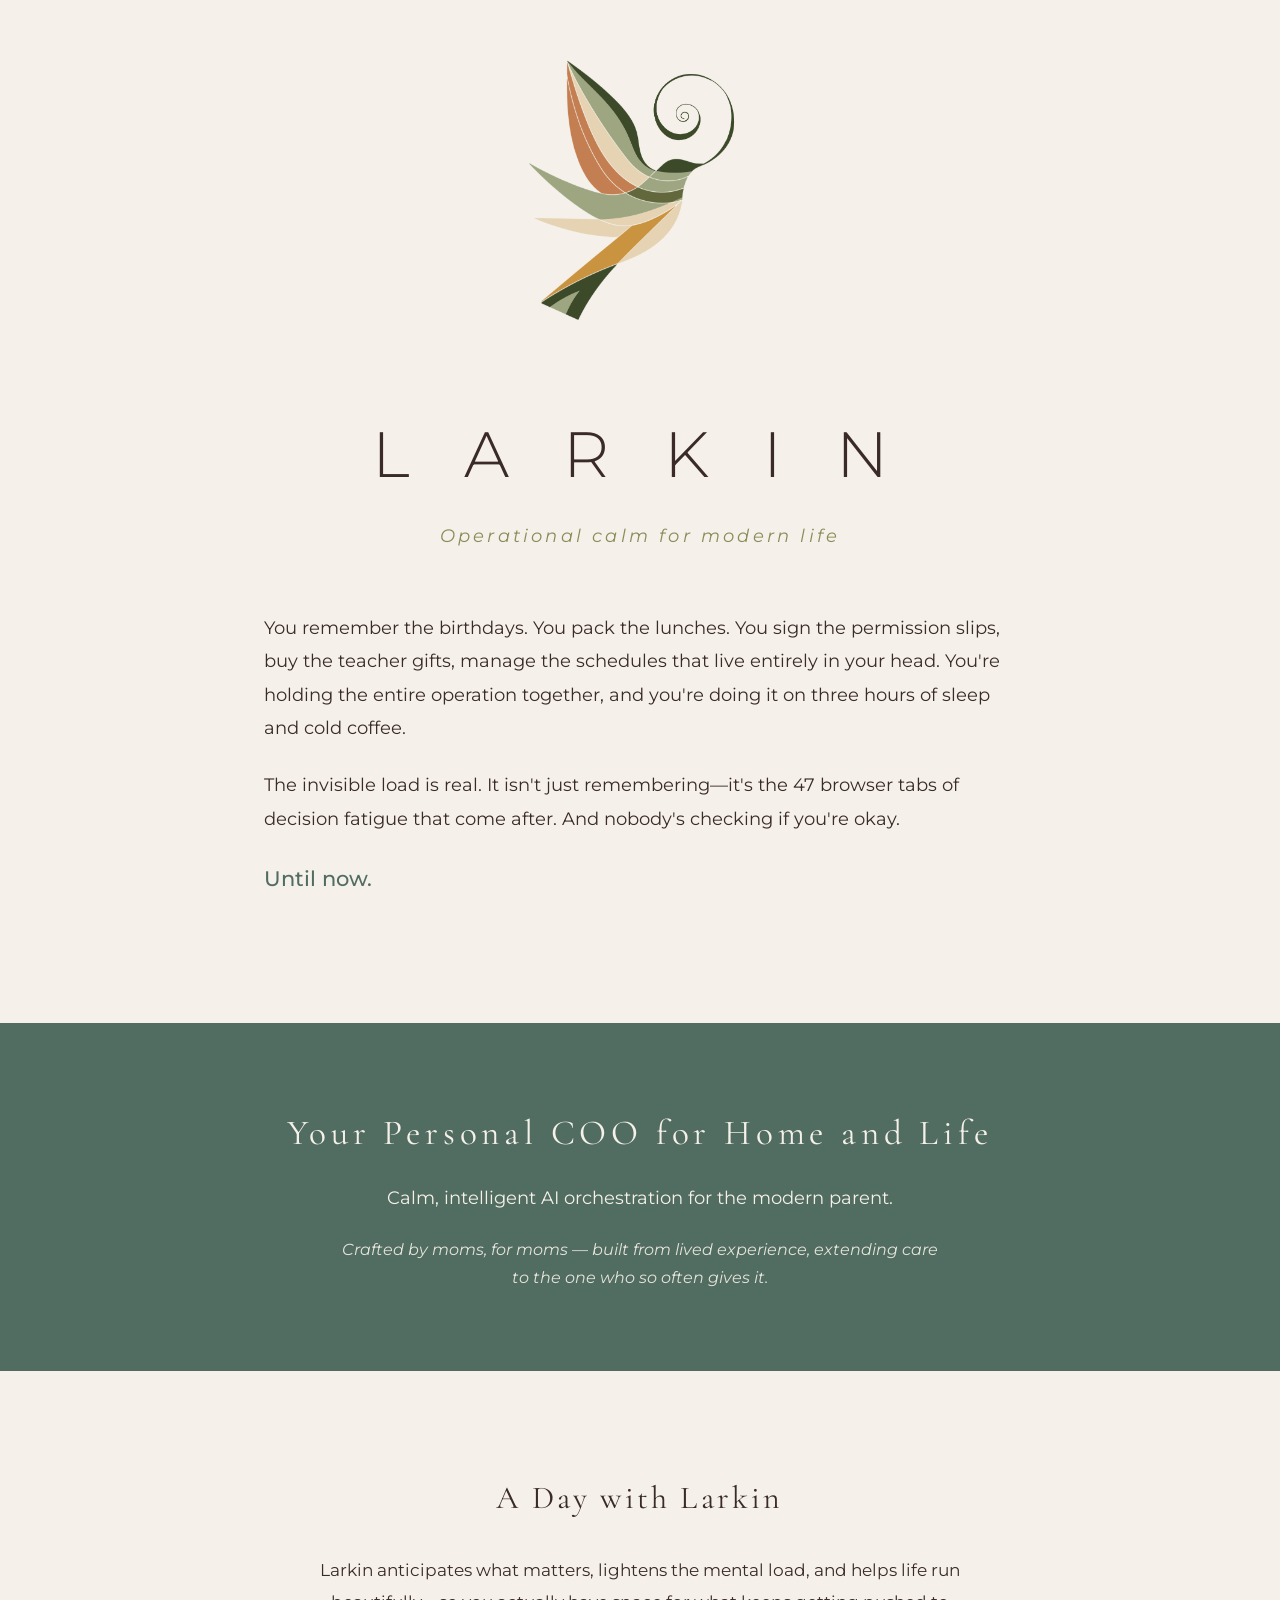
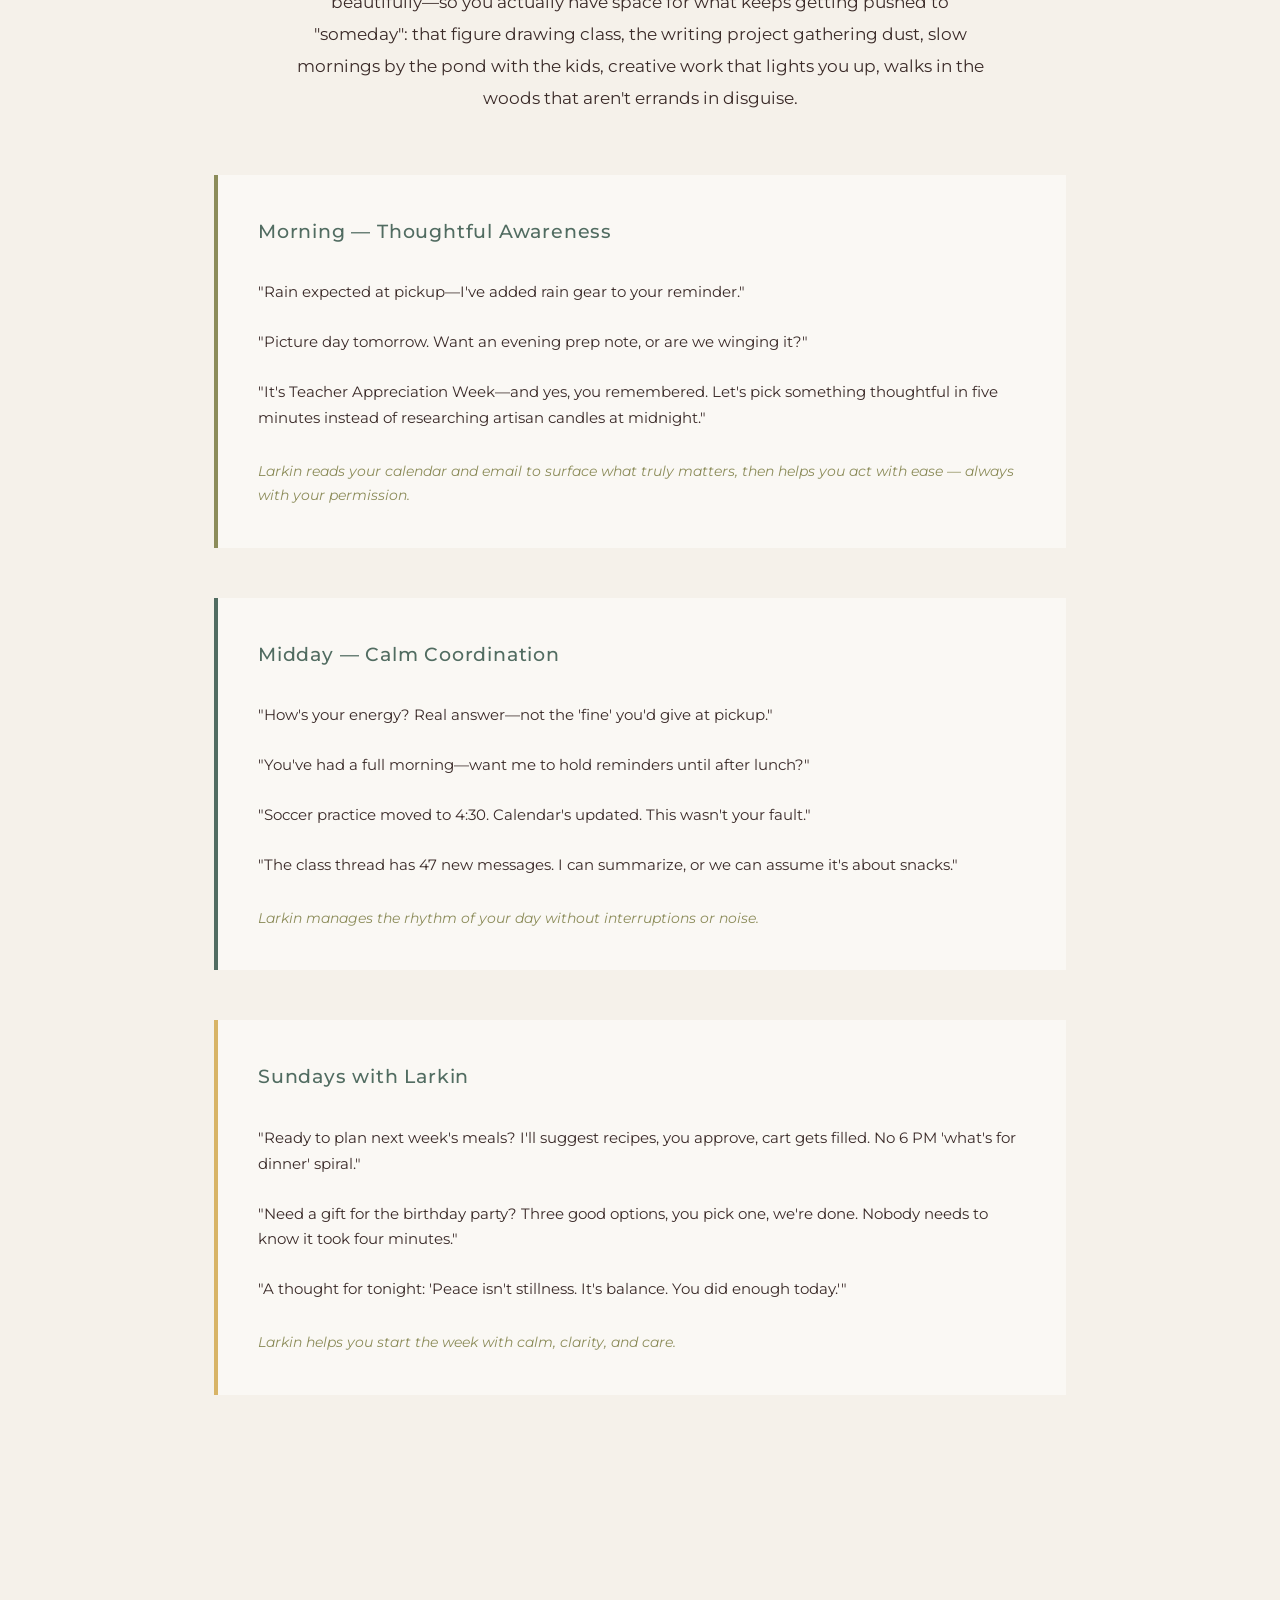
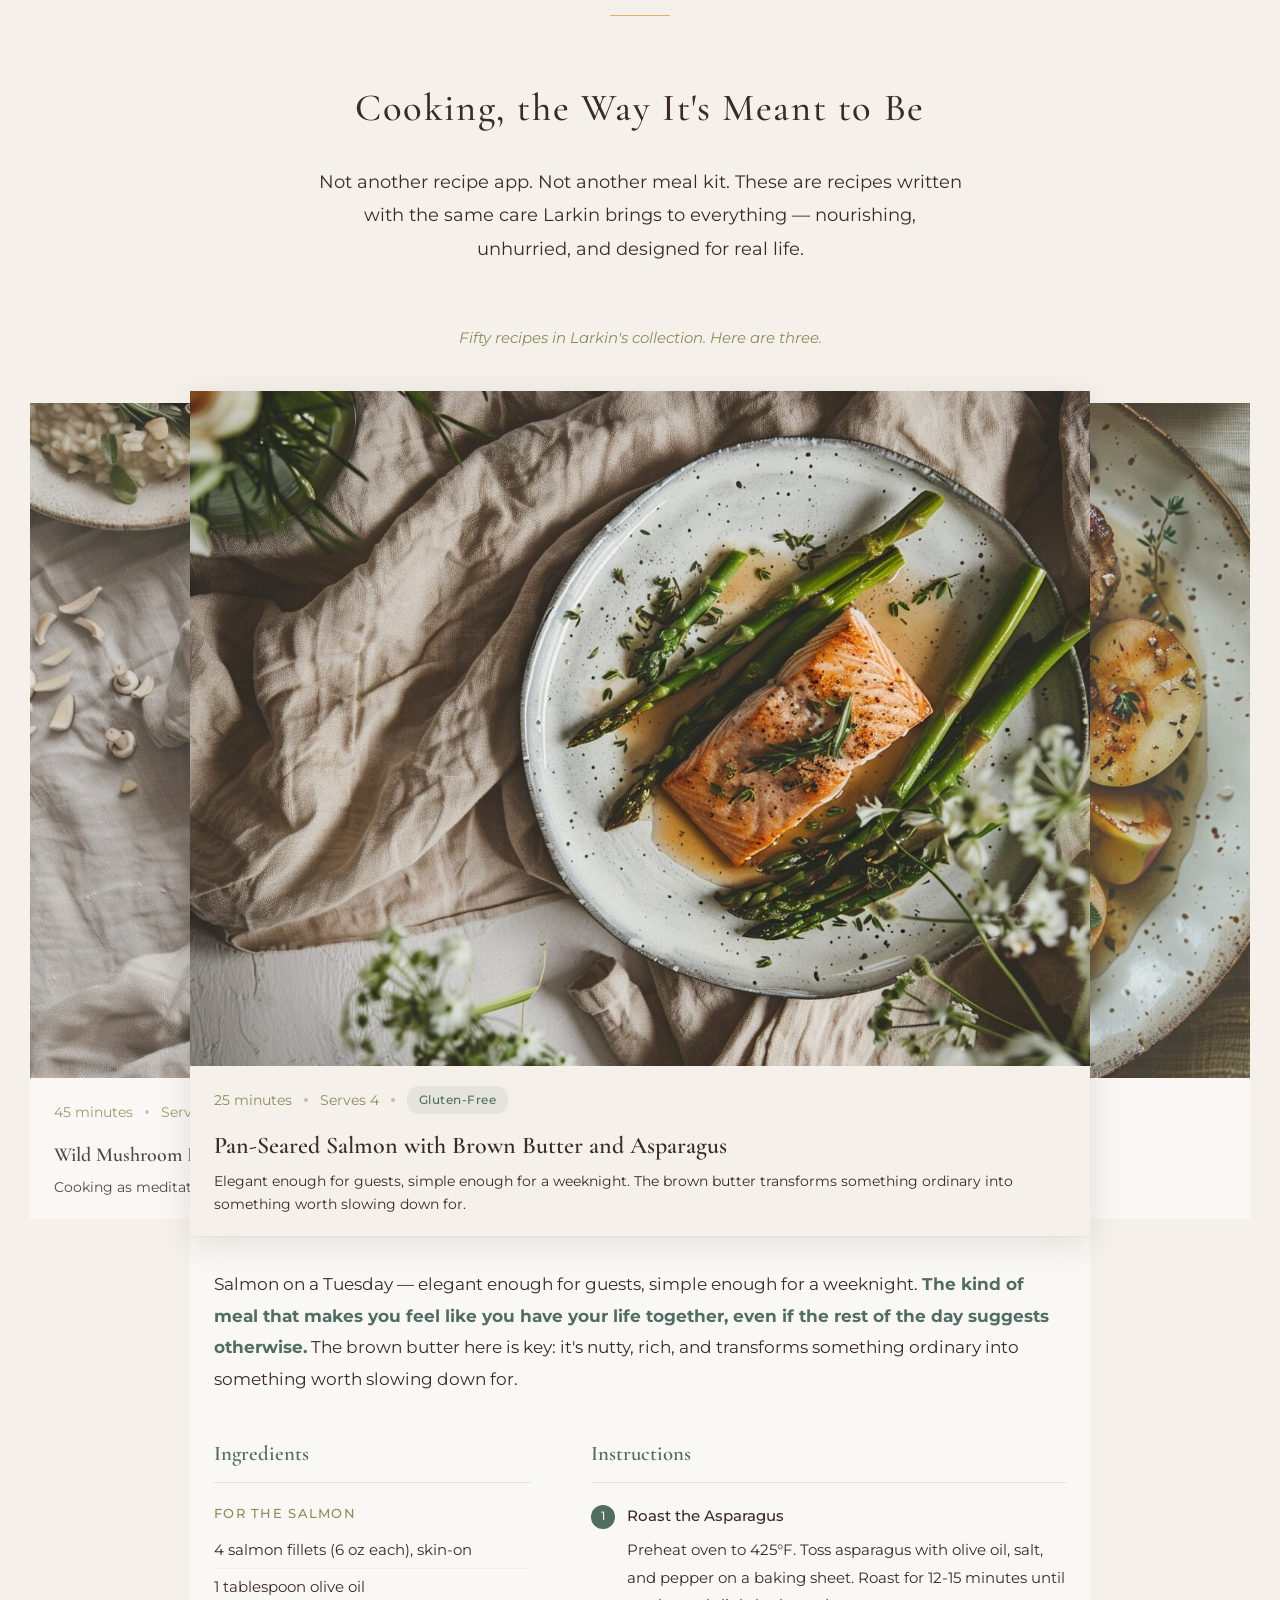
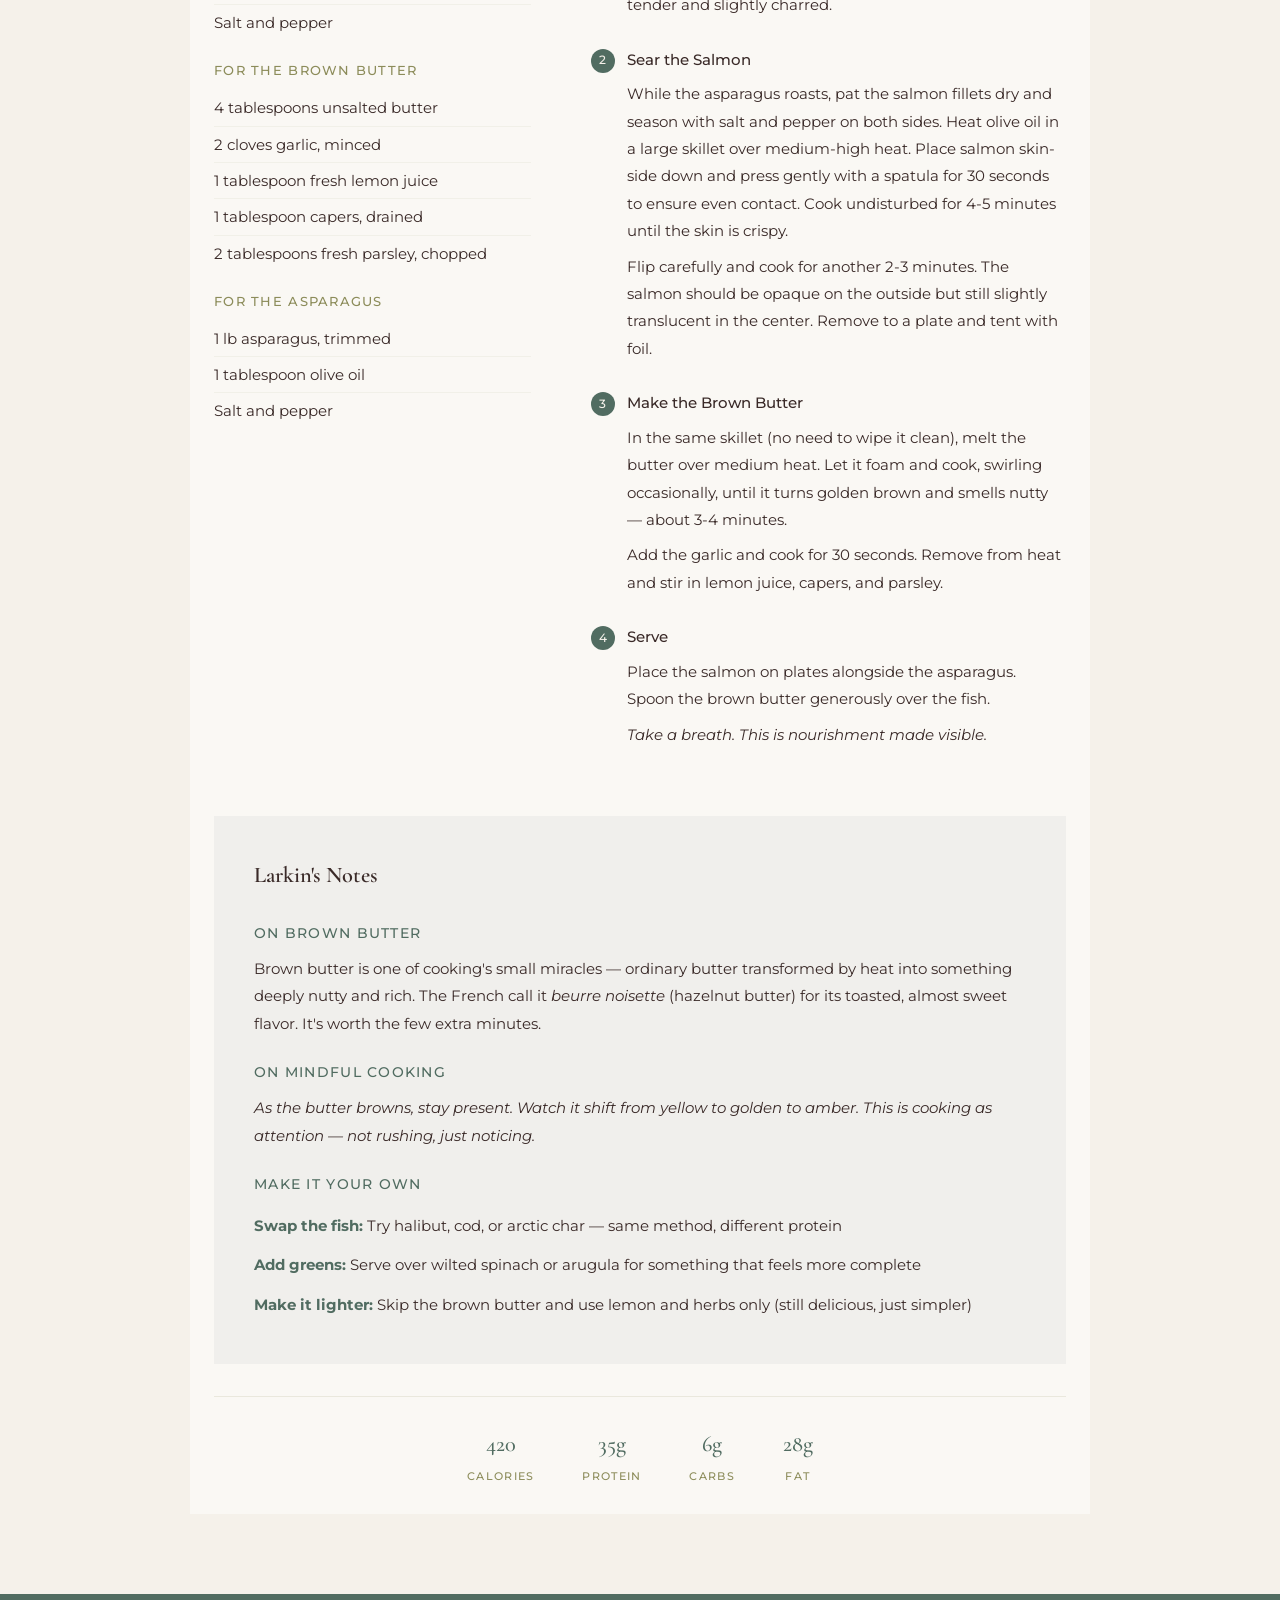
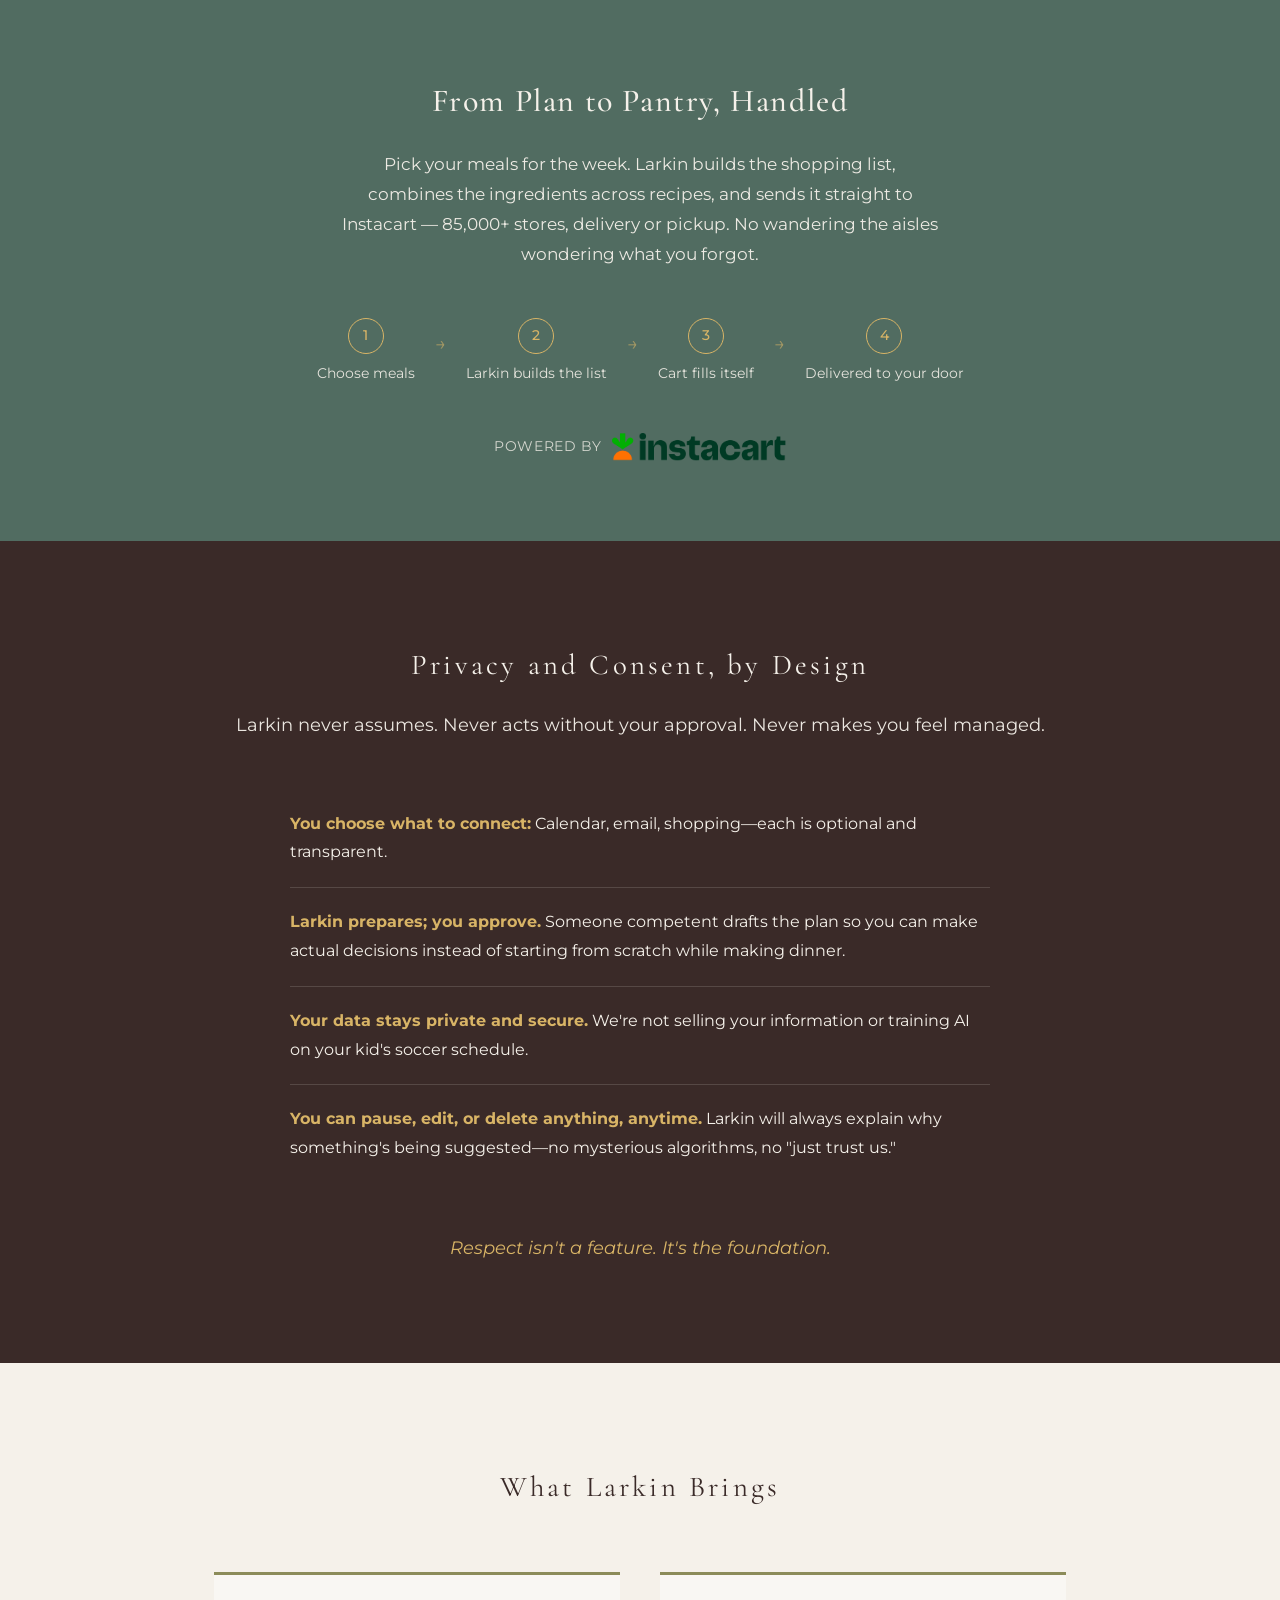
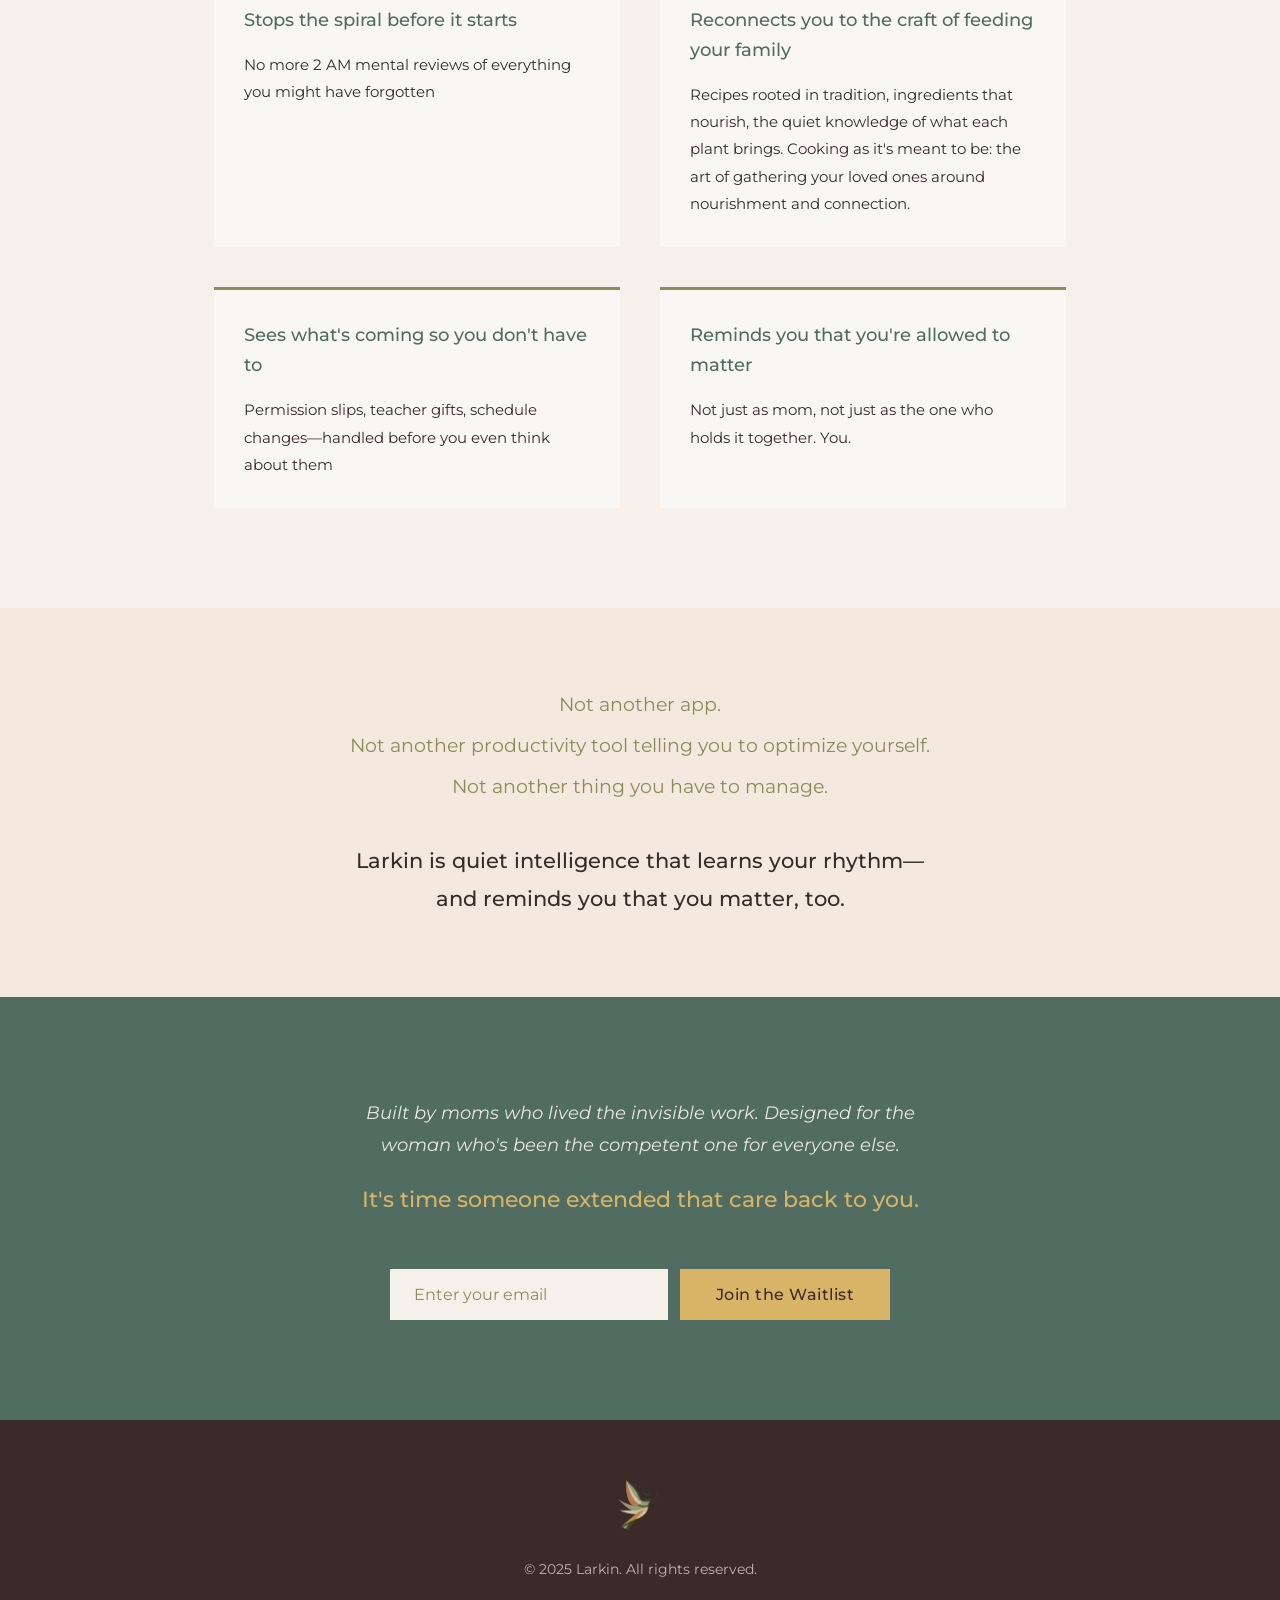
==== commit 74d61ad6: "feat(instacart): add Powered by Instacart badge to grocery section Co-Authored-By: Claude Opus 4.6 <" ====
--- a/index.html
+++ b/index.html
@@ -4,6 +4,9 @@
   <meta charset="UTF-8">
   <meta name="viewport" content="width=device-width, initial-scale=1.0">
   <title>Larkin — Operational Calm for Modern Life</title>
+  <link rel="icon" type="image/png" sizes="32x32" href="favicon-32x32.png">
+  <link rel="icon" type="image/png" sizes="16x16" href="favicon-16x16.png">
+  <link rel="apple-touch-icon" sizes="180x180" href="apple-touch-icon.png">
   <link rel="preconnect" href="https://fonts.googleapis.com">
   <link rel="preconnect" href="https://fonts.gstatic.com" crossorigin>
   <link href="https://fonts.googleapis.com/css2?family=Cormorant+Garamond:ital,wght@0,400;0,500;0,600;1,400&family=Montserrat:ital,wght@0,300;0,400;0,500;0,600;1,300;1,400&display=swap" rel="stylesheet">
@@ -492,6 +495,10 @@
             <span class="flow-label">Delivered to your door</span>
           </div>
         </div>
+        <div class="powered-by-instacart">
+          <span>Powered by</span>
+          <img src="images/Instacart_logo_and_wordmark.svg.png" alt="Instacart" class="instacart-logo">
+        </div>
       </div>
     </div>
 
--- a/styles.css
+++ b/styles.css
@@ -770,6 +770,28 @@
   margin-bottom: 16px;
 }
 
+.powered-by-instacart {
+  display: flex;
+  align-items: center;
+  justify-content: center;
+  gap: 10px;
+  margin-top: 48px;
+}
+
+.powered-by-instacart span {
+  font-family: 'Montserrat', sans-serif;
+  font-size: 0.85rem;
+  color: #F5F1EA;
+  letter-spacing: 0.05em;
+  text-transform: uppercase;
+  opacity: 0.8;
+}
+
+.instacart-logo {
+  height: 28px;
+  width: auto;
+}
+
 /* ======================== */
 /* PRIVACY SECTION          */
 /* ======================== */
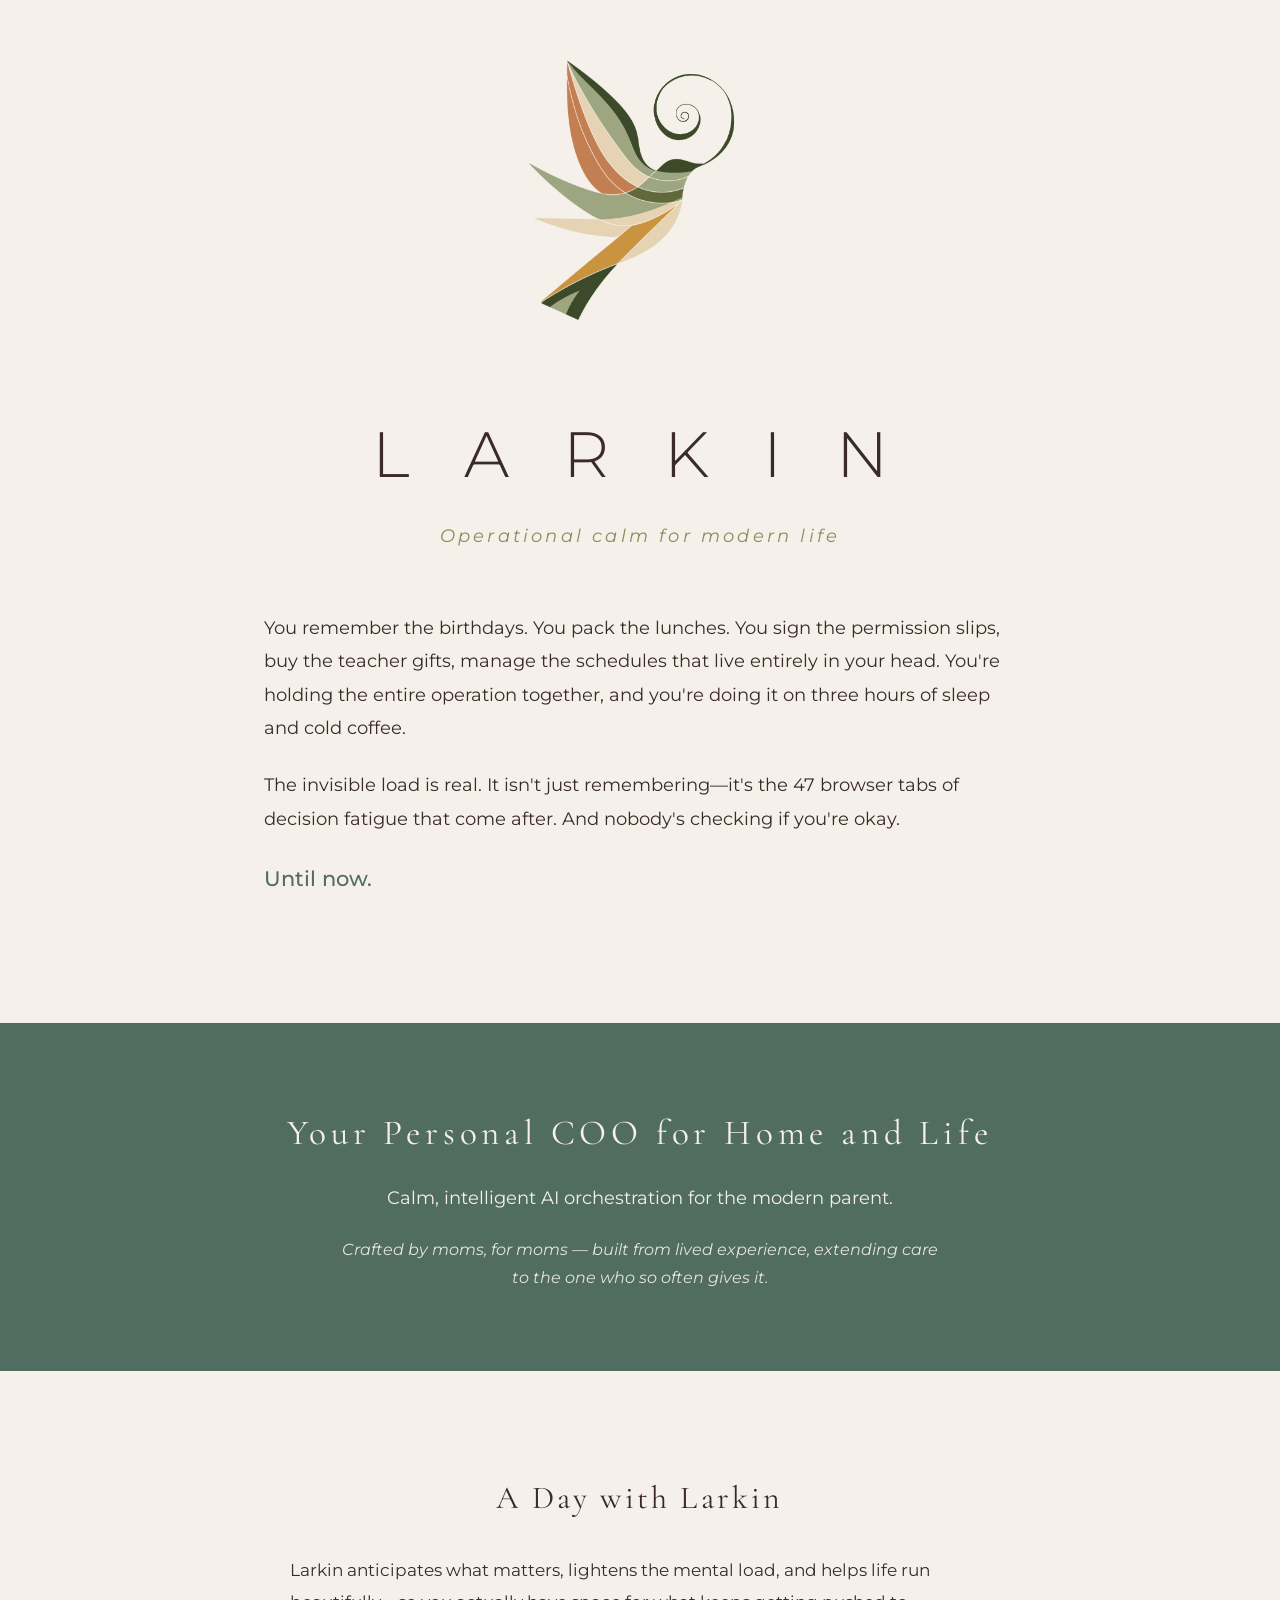
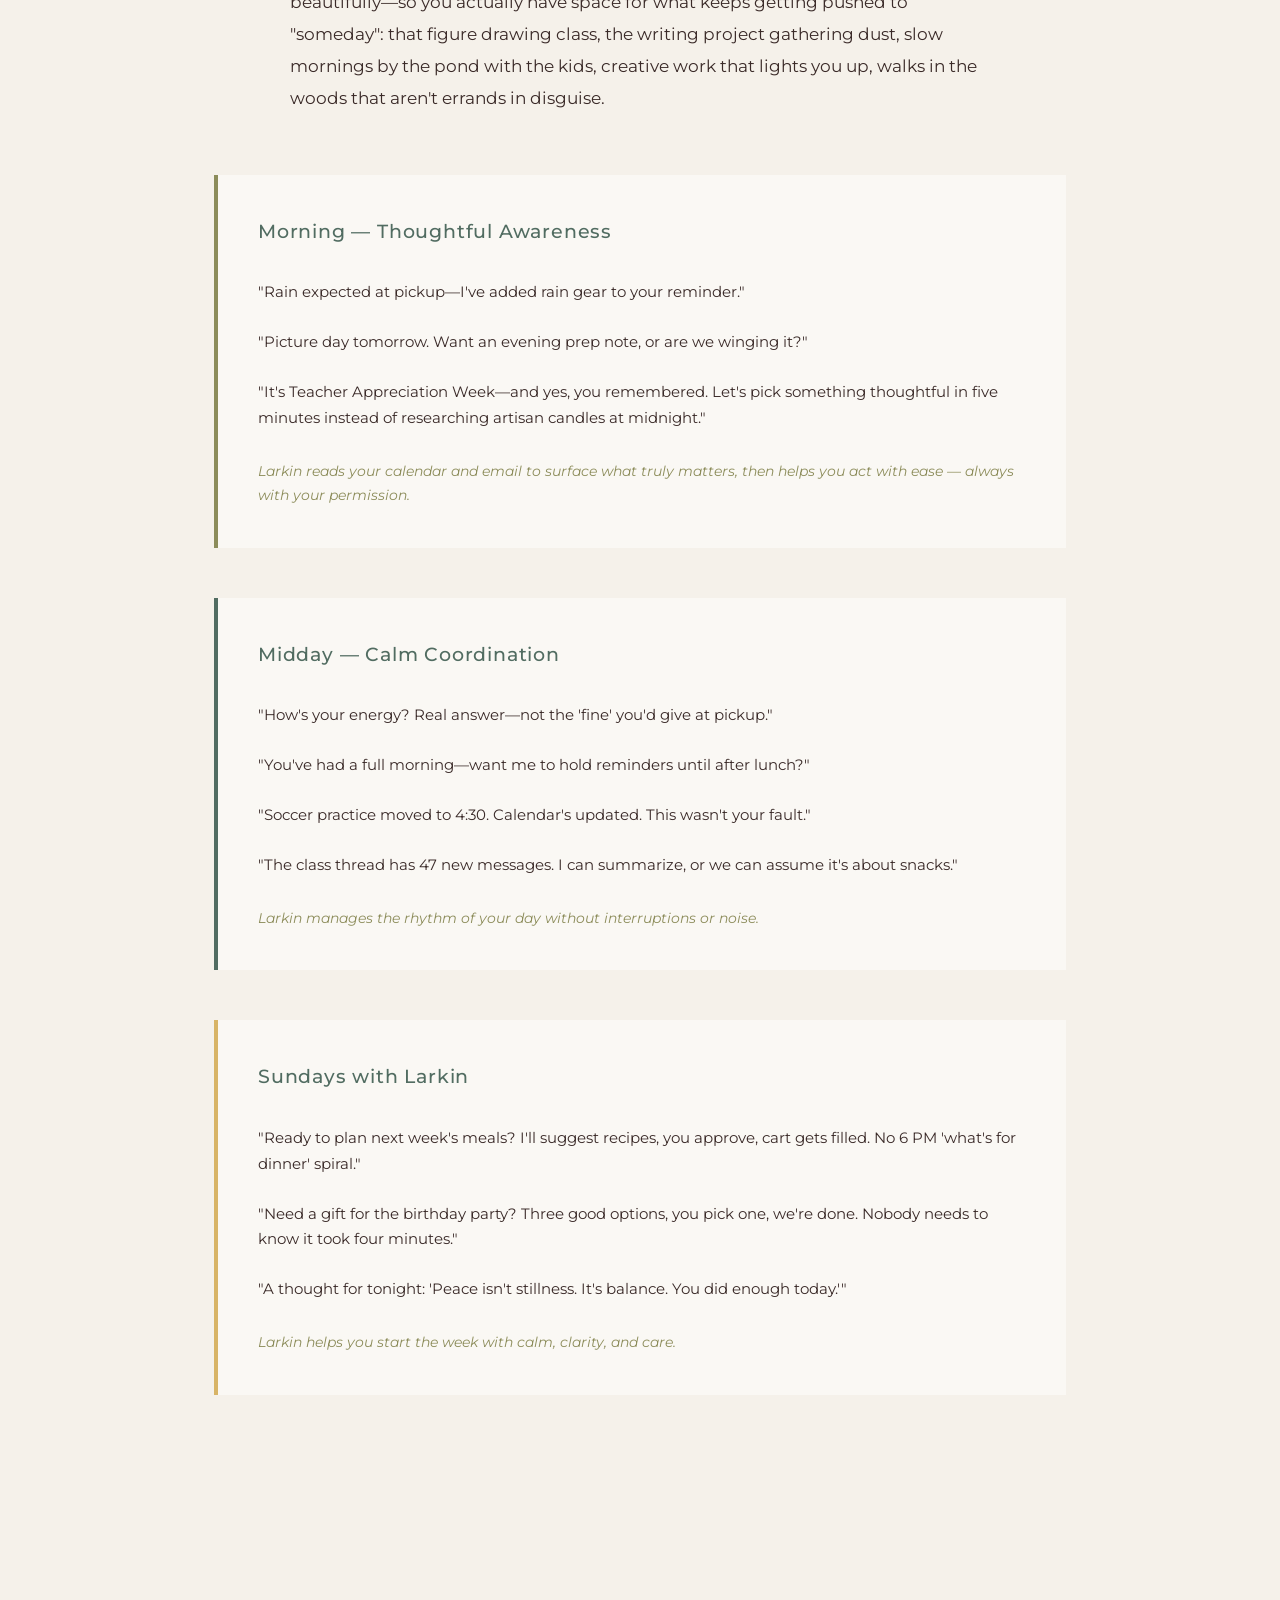
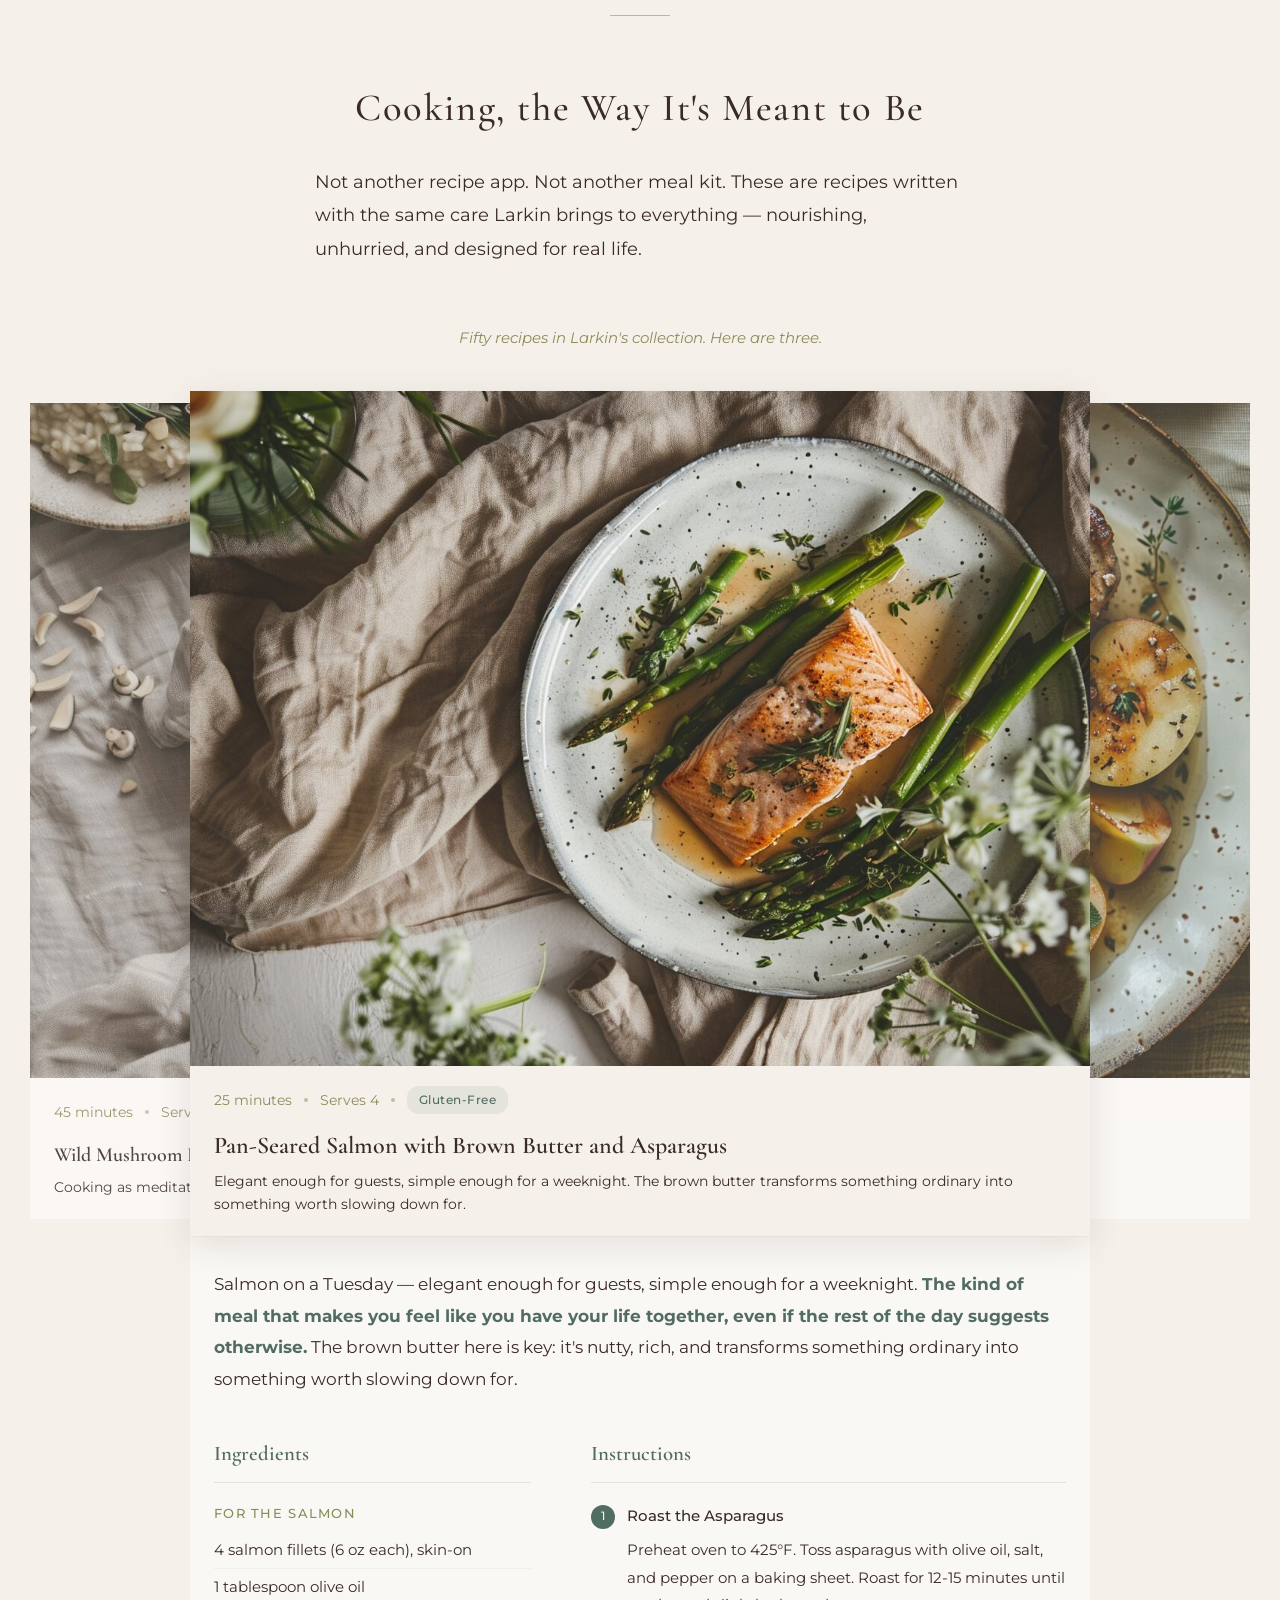
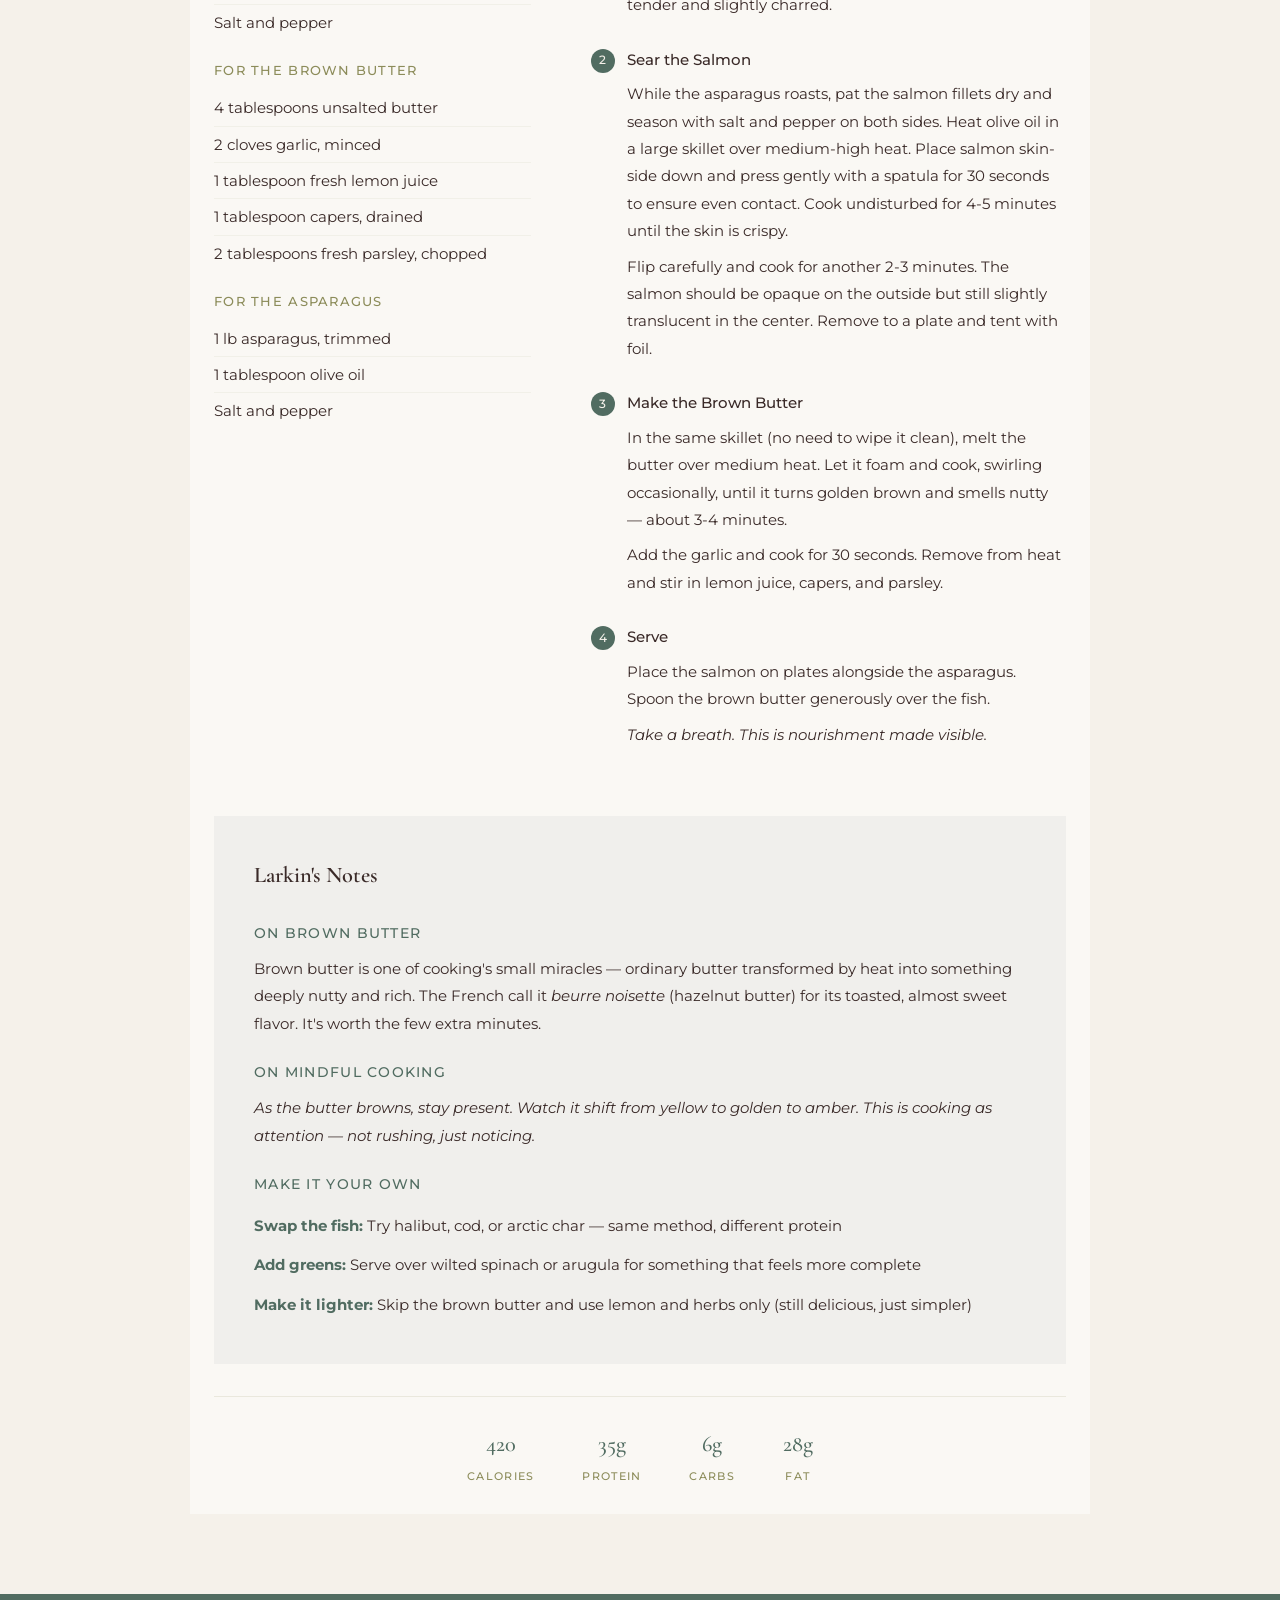
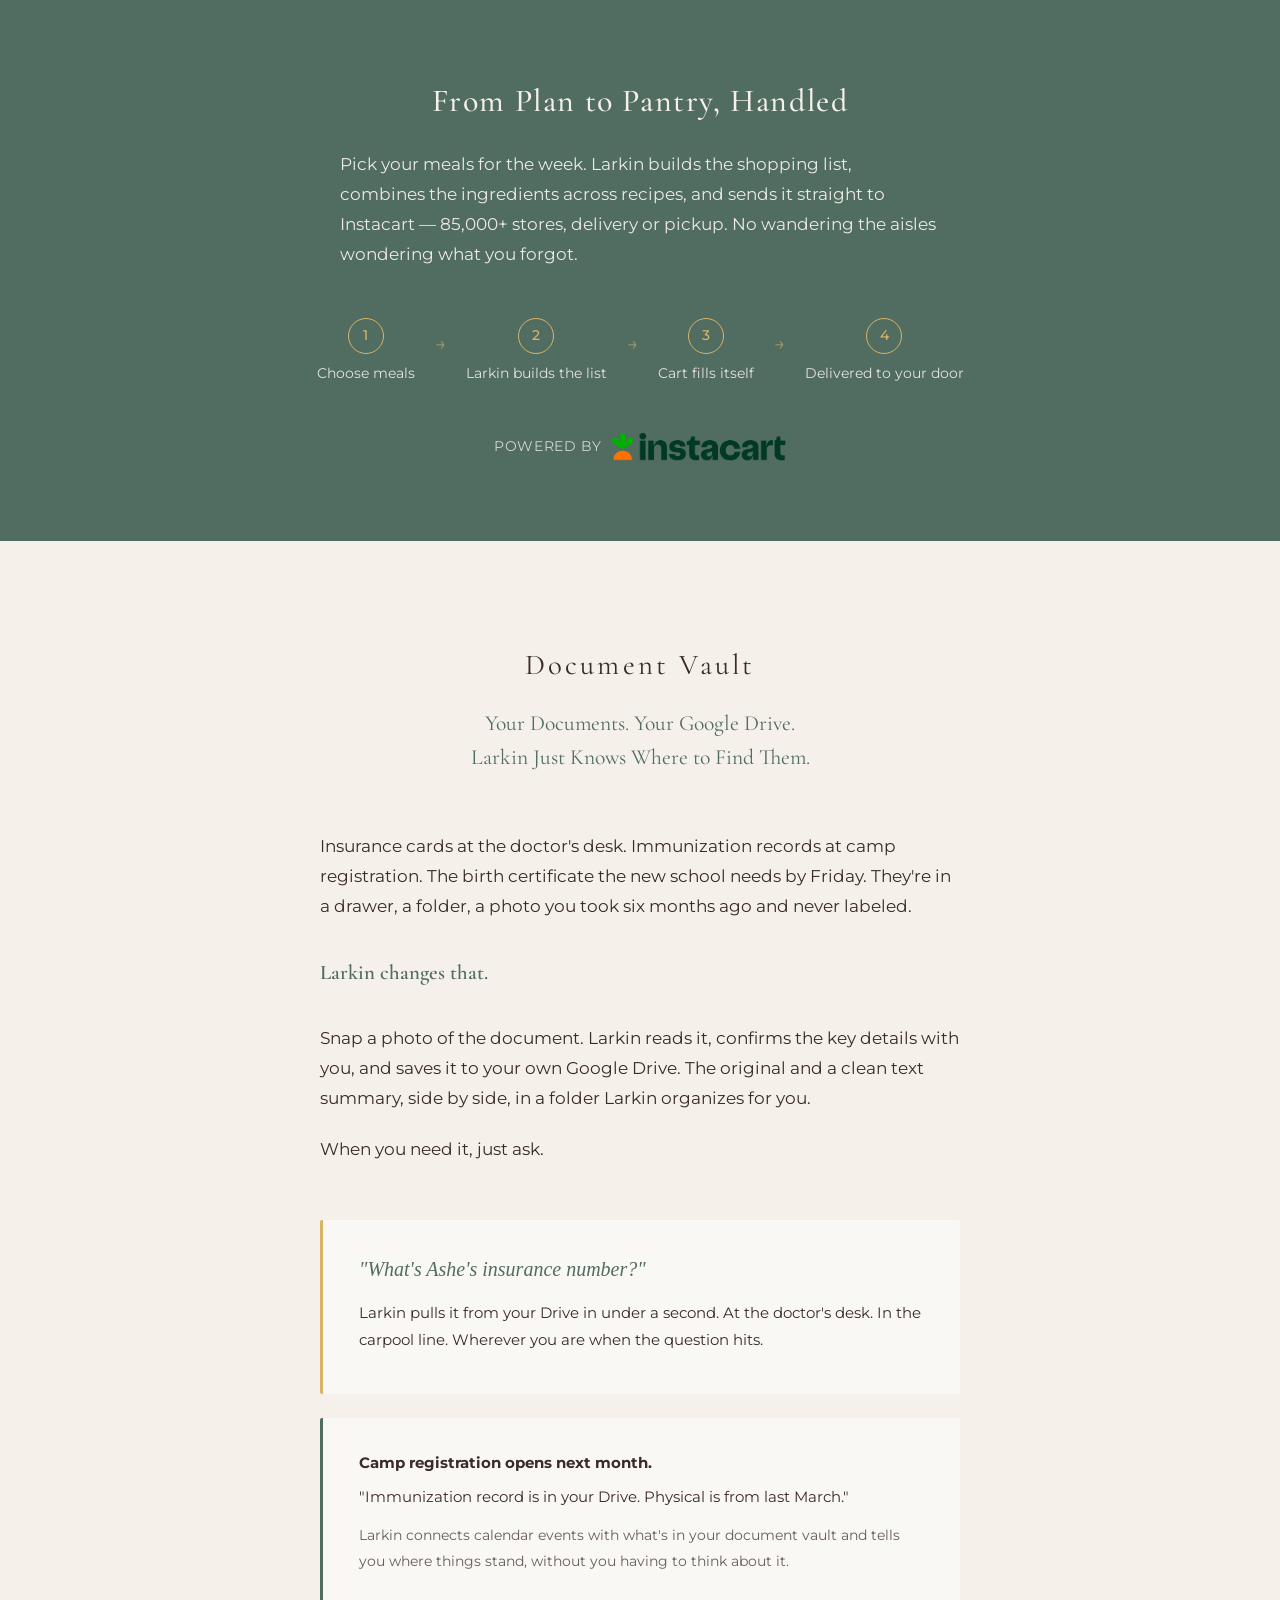
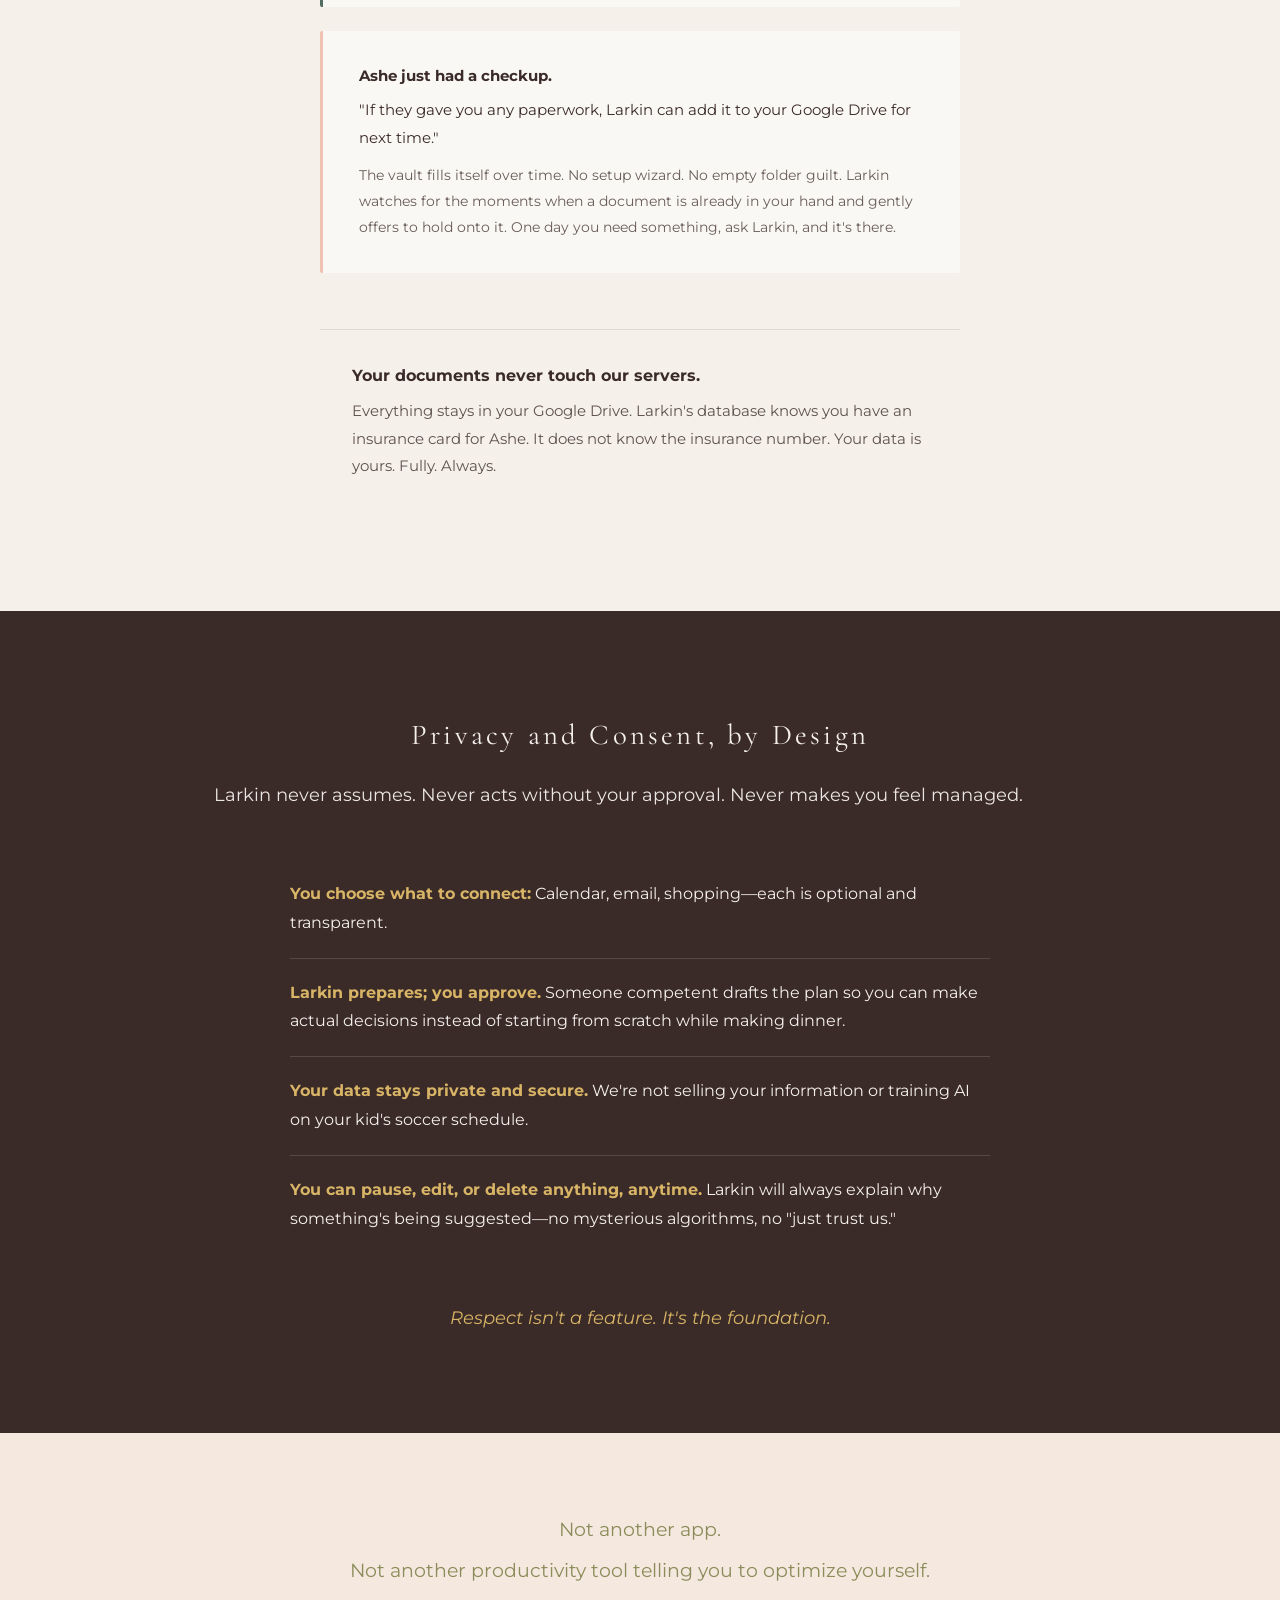
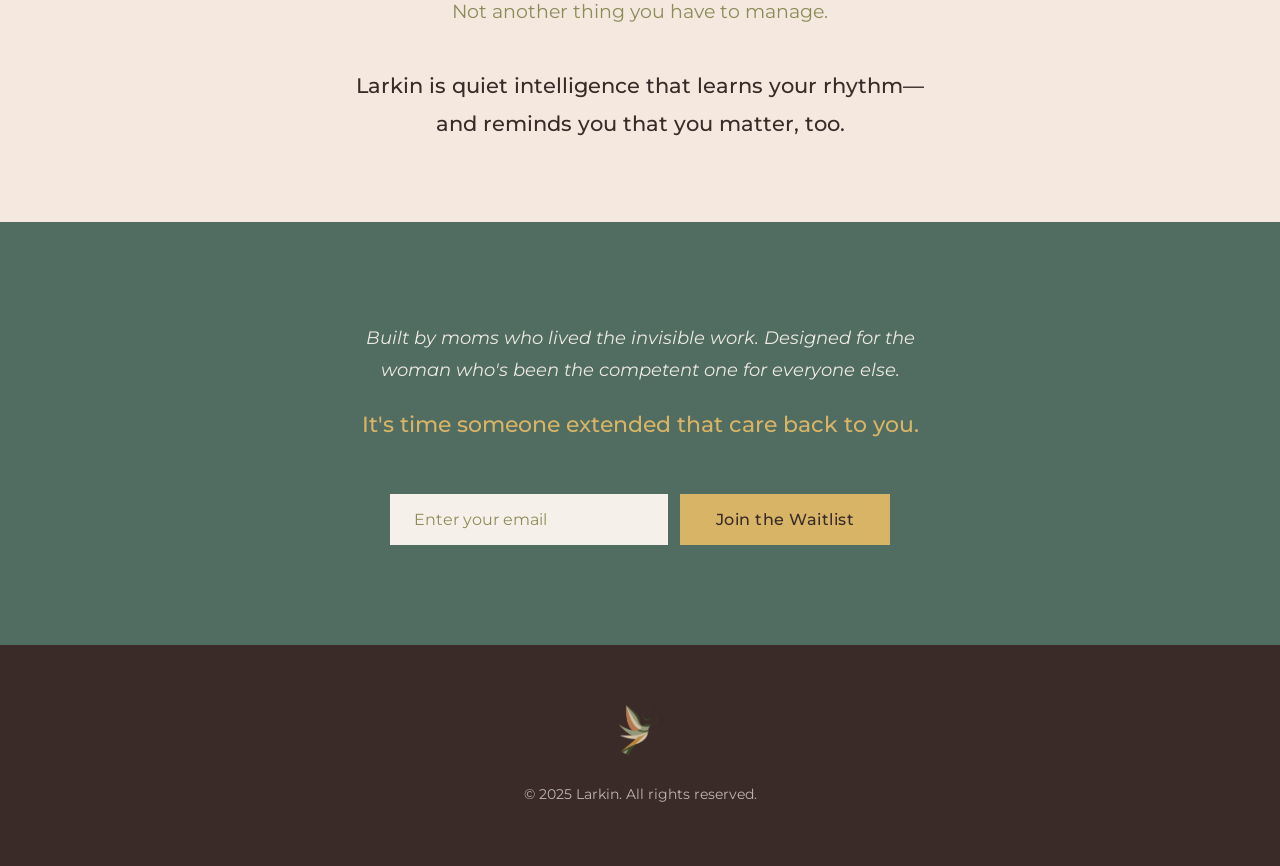
==== commit 7ac0972f: "feat(vault): add Document Vault section, remove benefits, left-align body text Co-Authored-By: Claud" ====
--- a/index.html
+++ b/index.html
@@ -504,6 +504,45 @@
 
   </section>
 
+  <!-- Document Vault -->
+  <section class="vault">
+    <div class="container">
+      <h2>Document Vault</h2>
+      <p class="vault-headline">Your Documents. Your Google Drive.<br>Larkin Just Knows Where to Find Them.</p>
+
+      <div class="vault-prose">
+        <p>Insurance cards at the doctor's desk. Immunization records at camp registration. The birth certificate the new school needs by Friday. They're in a drawer, a folder, a photo you took six months ago and never labeled.</p>
+        <p class="vault-accent">Larkin changes that.</p>
+        <p>Snap a photo of the document. Larkin reads it, confirms the key details with you, and saves it to your own Google Drive. The original and a clean text summary, side by side, in a folder Larkin organizes for you.</p>
+        <p>When you need it, just ask.</p>
+      </div>
+
+      <div class="vault-scenarios">
+        <div class="vault-card">
+          <p class="vault-prompt"><em>"What's Ashe's insurance number?"</em></p>
+          <p class="vault-response">Larkin pulls it from your Drive in under a second. At the doctor's desk. In the carpool line. Wherever you are when the question hits.</p>
+        </div>
+
+        <div class="vault-card">
+          <p class="vault-trigger"><strong>Camp registration opens next month.</strong></p>
+          <p class="vault-response">"Immunization record is in your Drive. Physical is from last March."</p>
+          <p class="vault-note">Larkin connects calendar events with what's in your document vault and tells you where things stand, without you having to think about it.</p>
+        </div>
+
+        <div class="vault-card">
+          <p class="vault-trigger"><strong>Ashe just had a checkup.</strong></p>
+          <p class="vault-response">"If they gave you any paperwork, Larkin can add it to your Google Drive for next time."</p>
+          <p class="vault-note">The vault fills itself over time. No setup wizard. No empty folder guilt. Larkin watches for the moments when a document is already in your hand and gently offers to hold onto it. One day you need something, ask Larkin, and it's there.</p>
+        </div>
+      </div>
+
+      <div class="vault-privacy">
+        <p><strong>Your documents never touch our servers.</strong></p>
+        <p>Everything stays in your Google Drive. Larkin's database knows you have an insurance card for Ashe. It does not know the insurance number. Your data is yours. Fully. Always.</p>
+      </div>
+    </div>
+  </section>
+
   <!-- Privacy Section -->
   <section class="privacy">
     <div class="container">
@@ -521,35 +560,6 @@
     </div>
   </section>
 
-  <!-- What Larkin Brings -->
-  <section class="benefits">
-    <div class="container">
-      <h2>What Larkin Brings</h2>
-
-      <div class="benefits-grid">
-        <div class="benefit">
-          <h3>Stops the spiral before it starts</h3>
-          <p>No more 2 AM mental reviews of everything you might have forgotten</p>
-        </div>
-
-        <div class="benefit">
-          <h3>Reconnects you to the craft of feeding your family</h3>
-          <p>Recipes rooted in tradition, ingredients that nourish, the quiet knowledge of what each plant brings. Cooking as it's meant to be: the art of gathering your loved ones around nourishment and connection.</p>
-        </div>
-
-        <div class="benefit">
-          <h3>Sees what's coming so you don't have to</h3>
-          <p>Permission slips, teacher gifts, schedule changes—handled before you even think about them</p>
-        </div>
-
-        <div class="benefit">
-          <h3>Reminds you that you're allowed to matter</h3>
-          <p>Not just as mom, not just as the one who holds it together. You.</p>
-        </div>
-      </div>
-    </div>
-  </section>
-
   <!-- Not Another App -->
   <section class="differentiator">
     <div class="container">
@@ -567,8 +577,8 @@
       <p class="cta-text"><em>Built by moms who lived the invisible work. Designed for the woman who's been the competent one for everyone else.</em></p>
       <p class="cta-highlight">It's time someone extended that care back to you.</p>
 
-      <form class="waitlist-form" action="#" method="post">
-        <input type="email" placeholder="Enter your email" required>
+      <form class="waitlist-form" action="https://formspree.io/f/mkovlbra" method="post">
+        <input type="email" name="email" placeholder="Enter your email" required>
         <button type="submit">Join the Waitlist</button>
       </form>
     </div>
--- a/styles.css
+++ b/styles.css
@@ -213,7 +213,6 @@
 }
 
 .section-intro {
-  text-align: center;
   max-width: 700px;
   margin: 0 auto 60px;
   font-size: 1.05rem;
@@ -303,6 +302,7 @@
   color: #3A2A28;
   max-width: 650px;
   margin: 0 auto;
+  text-align: left;
 }
 
 /* ======================== */
@@ -726,6 +726,7 @@
   max-width: 600px;
   margin: 0 auto 48px;
   opacity: 0.95;
+  text-align: left;
 }
 
 .instacart-flow {
@@ -793,6 +794,129 @@
 }
 
 /* ======================== */
+/* DOCUMENT VAULT SECTION   */
+/* ======================== */
+
+.vault {
+  background-color: #F5F1EA;
+  padding: 100px 24px;
+}
+
+.vault h2 {
+  text-align: center;
+  font-size: 1.8rem;
+  font-weight: 400;
+  letter-spacing: 0.2rem;
+  color: #3A2A28;
+  margin-bottom: 16px;
+}
+
+.vault-headline {
+  text-align: center;
+  font-family: 'Cormorant Garamond', Georgia, serif;
+  font-size: 1.35rem;
+  font-weight: 400;
+  color: #516C61;
+  line-height: 1.6;
+  margin-bottom: 56px;
+}
+
+.vault-prose {
+  max-width: 640px;
+  margin: 0 auto 56px;
+}
+
+.vault-prose p {
+  font-size: 1.05rem;
+  line-height: 1.8;
+  color: #3A2A28;
+  margin-bottom: 20px;
+}
+
+.vault-prose .vault-accent {
+  font-family: 'Cormorant Garamond', Georgia, serif;
+  font-size: 1.3rem;
+  font-weight: 600;
+  color: #516C61;
+  margin: 32px 0;
+}
+
+.vault-scenarios {
+  display: flex;
+  flex-direction: column;
+  gap: 24px;
+  max-width: 640px;
+  margin: 0 auto 56px;
+}
+
+.vault-card {
+  background-color: rgba(255, 255, 255, 0.5);
+  border-left: 3px solid #D8B466;
+  padding: 32px 36px;
+  border-radius: 2px;
+}
+
+.vault-card:nth-child(1) {
+  border-left-color: #D8B466;
+}
+
+.vault-card:nth-child(2) {
+  border-left-color: #516C61;
+}
+
+.vault-card:nth-child(3) {
+  border-left-color: #F0C2B4;
+}
+
+.vault-prompt {
+  font-family: 'Cormorant Garamond', Georgia, serif;
+  font-size: 1.25rem;
+  color: #516C61;
+  margin-bottom: 12px;
+}
+
+.vault-trigger {
+  font-size: 0.95rem;
+  color: #3A2A28;
+  margin-bottom: 8px;
+}
+
+.vault-response {
+  font-size: 0.95rem;
+  color: #3A2A28;
+  line-height: 1.8;
+  margin-bottom: 8px;
+}
+
+.vault-note {
+  font-size: 0.9rem;
+  color: #3A2A28;
+  opacity: 0.75;
+  line-height: 1.8;
+  margin-top: 12px;
+}
+
+.vault-privacy {
+  max-width: 640px;
+  margin: 0 auto;
+  padding: 32px;
+  border-top: 1px solid rgba(58, 42, 40, 0.12);
+}
+
+.vault-privacy p:first-child {
+  font-size: 1rem;
+  color: #3A2A28;
+  margin-bottom: 8px;
+}
+
+.vault-privacy p:last-child {
+  font-size: 0.95rem;
+  color: #3A2A28;
+  opacity: 0.8;
+  line-height: 1.8;
+}
+
+/* ======================== */
 /* PRIVACY SECTION          */
 /* ======================== */
 
@@ -811,7 +935,6 @@
 }
 
 .privacy-intro {
-  text-align: center;
   font-size: 1.1rem;
   margin-bottom: 50px;
   opacity: 0.95;
@@ -1137,6 +1260,19 @@
     border-top: none;
   }
 
+  /* Vault Mobile */
+  .vault {
+    padding: 72px 24px;
+  }
+
+  .vault-headline {
+    font-size: 1.15rem;
+  }
+
+  .vault-card {
+    padding: 24px;
+  }
+
   /* Instacart Mobile */
   .instacart-callout h2 {
     font-size: 1.6rem;
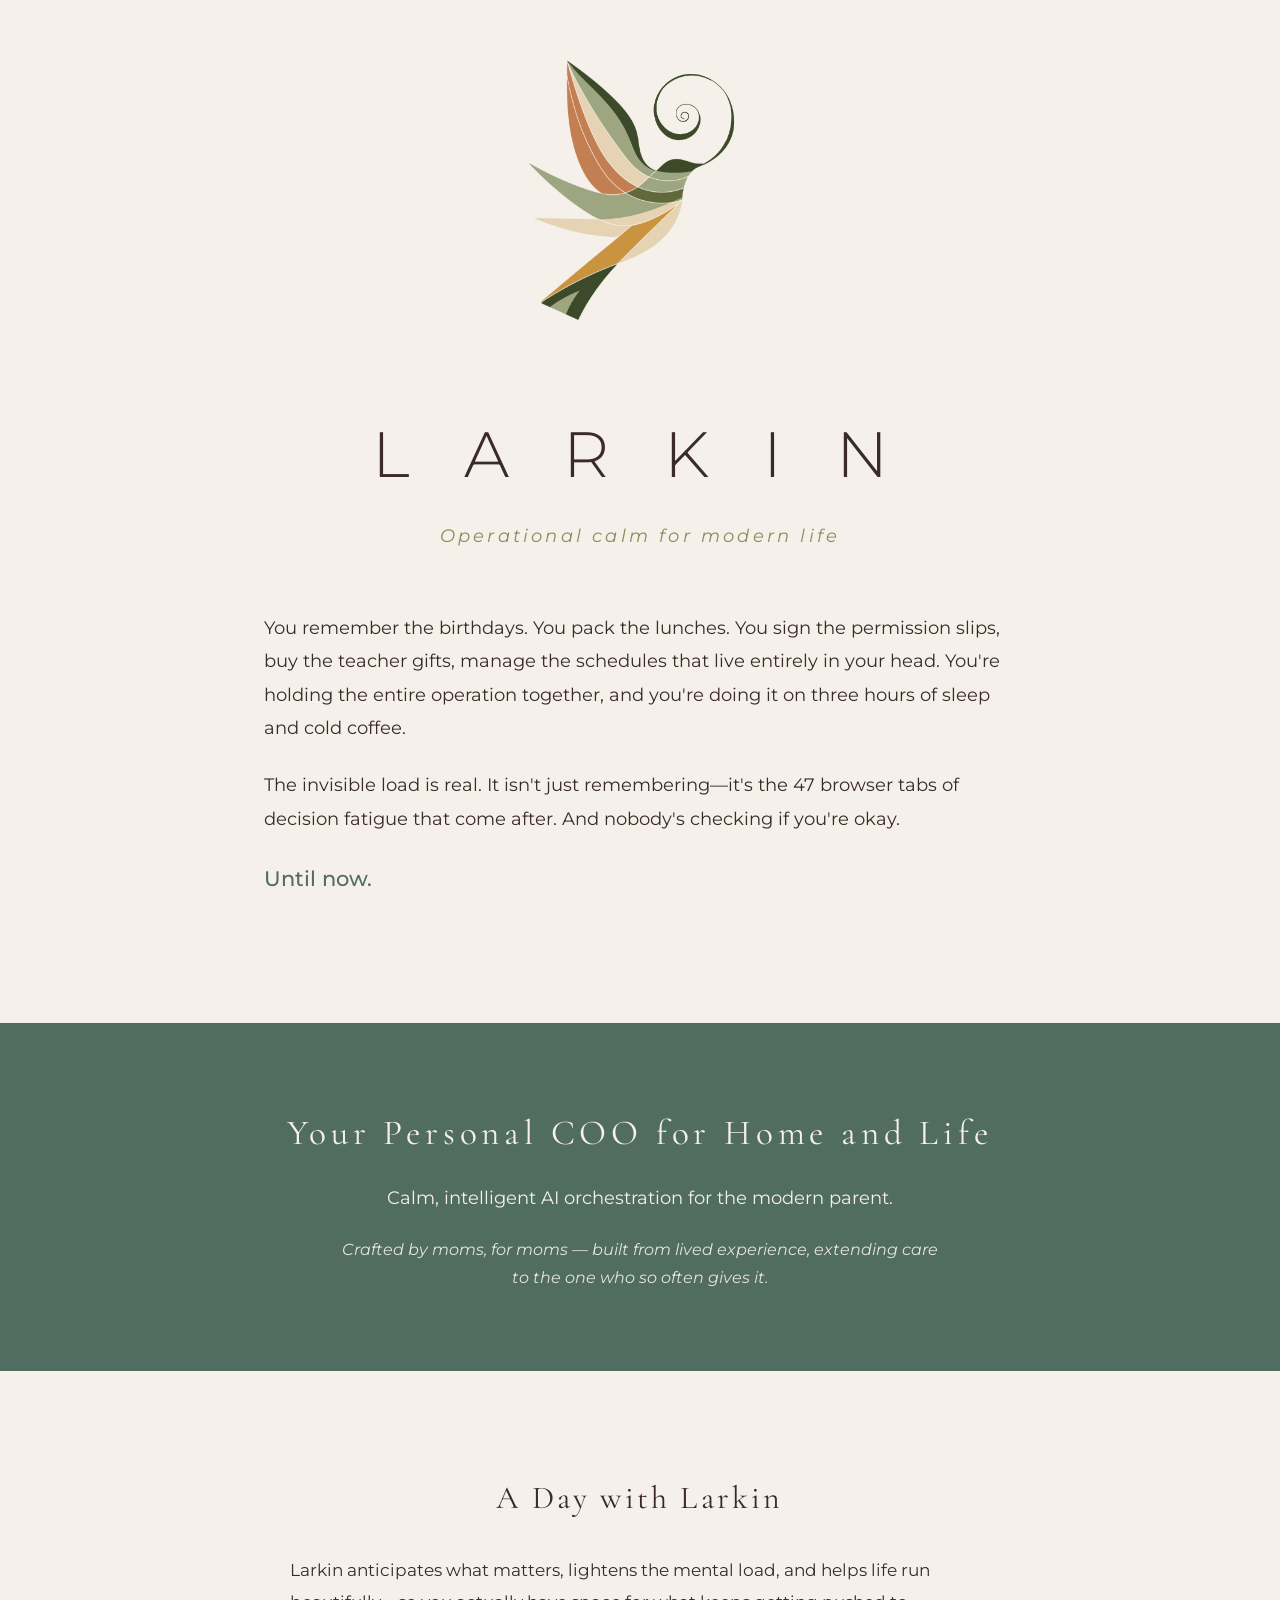
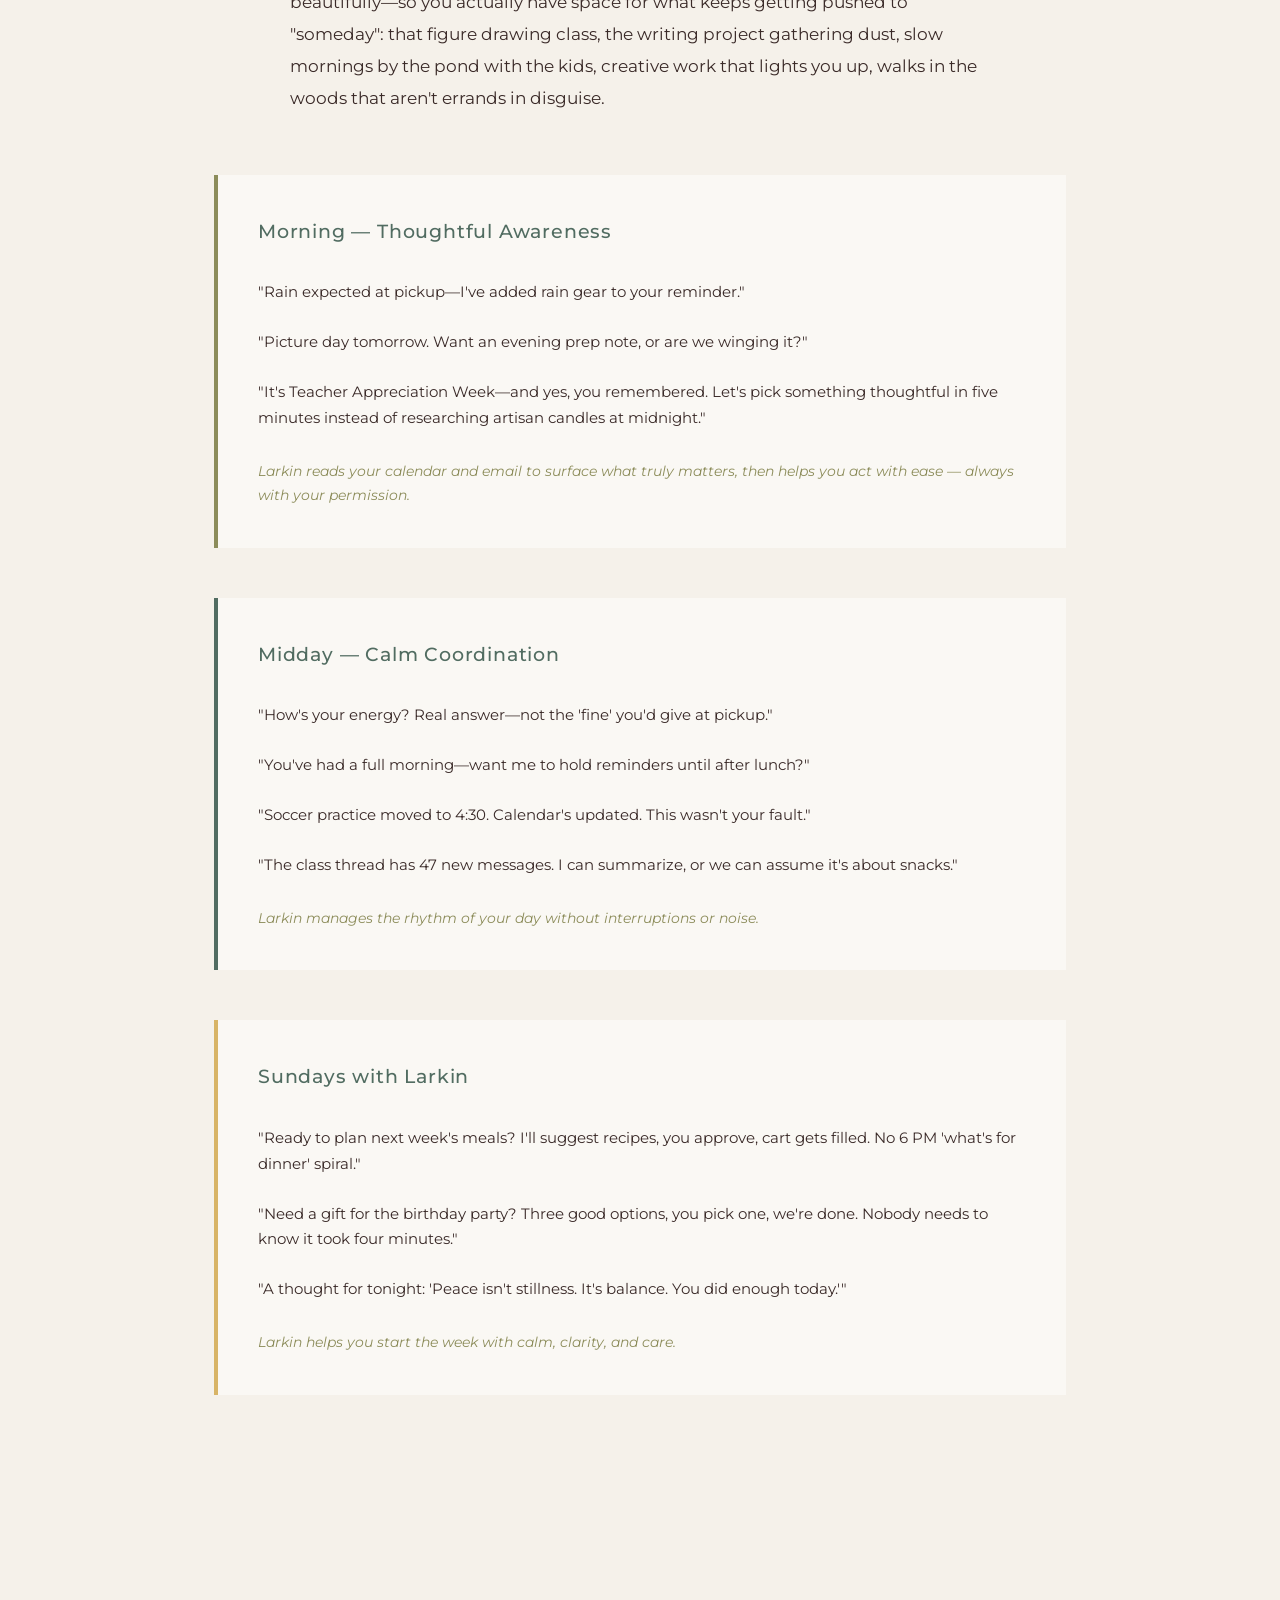
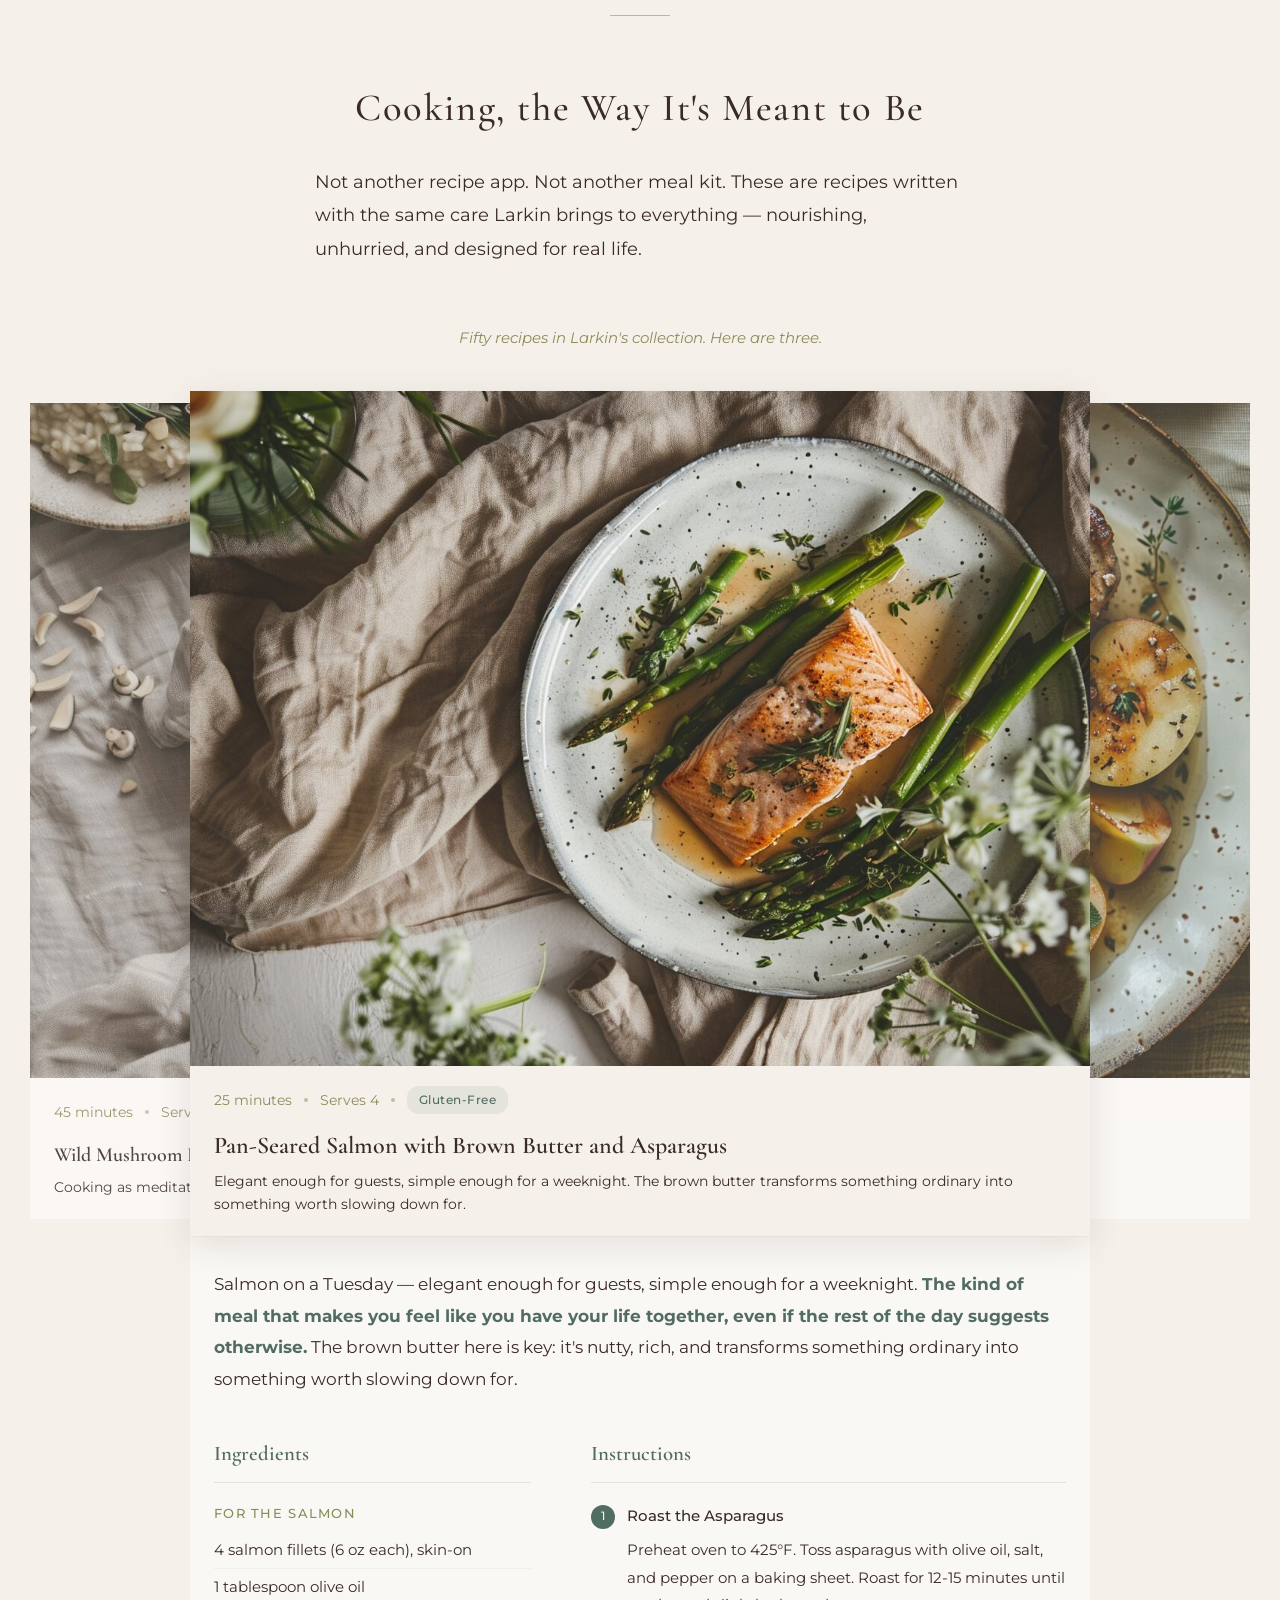
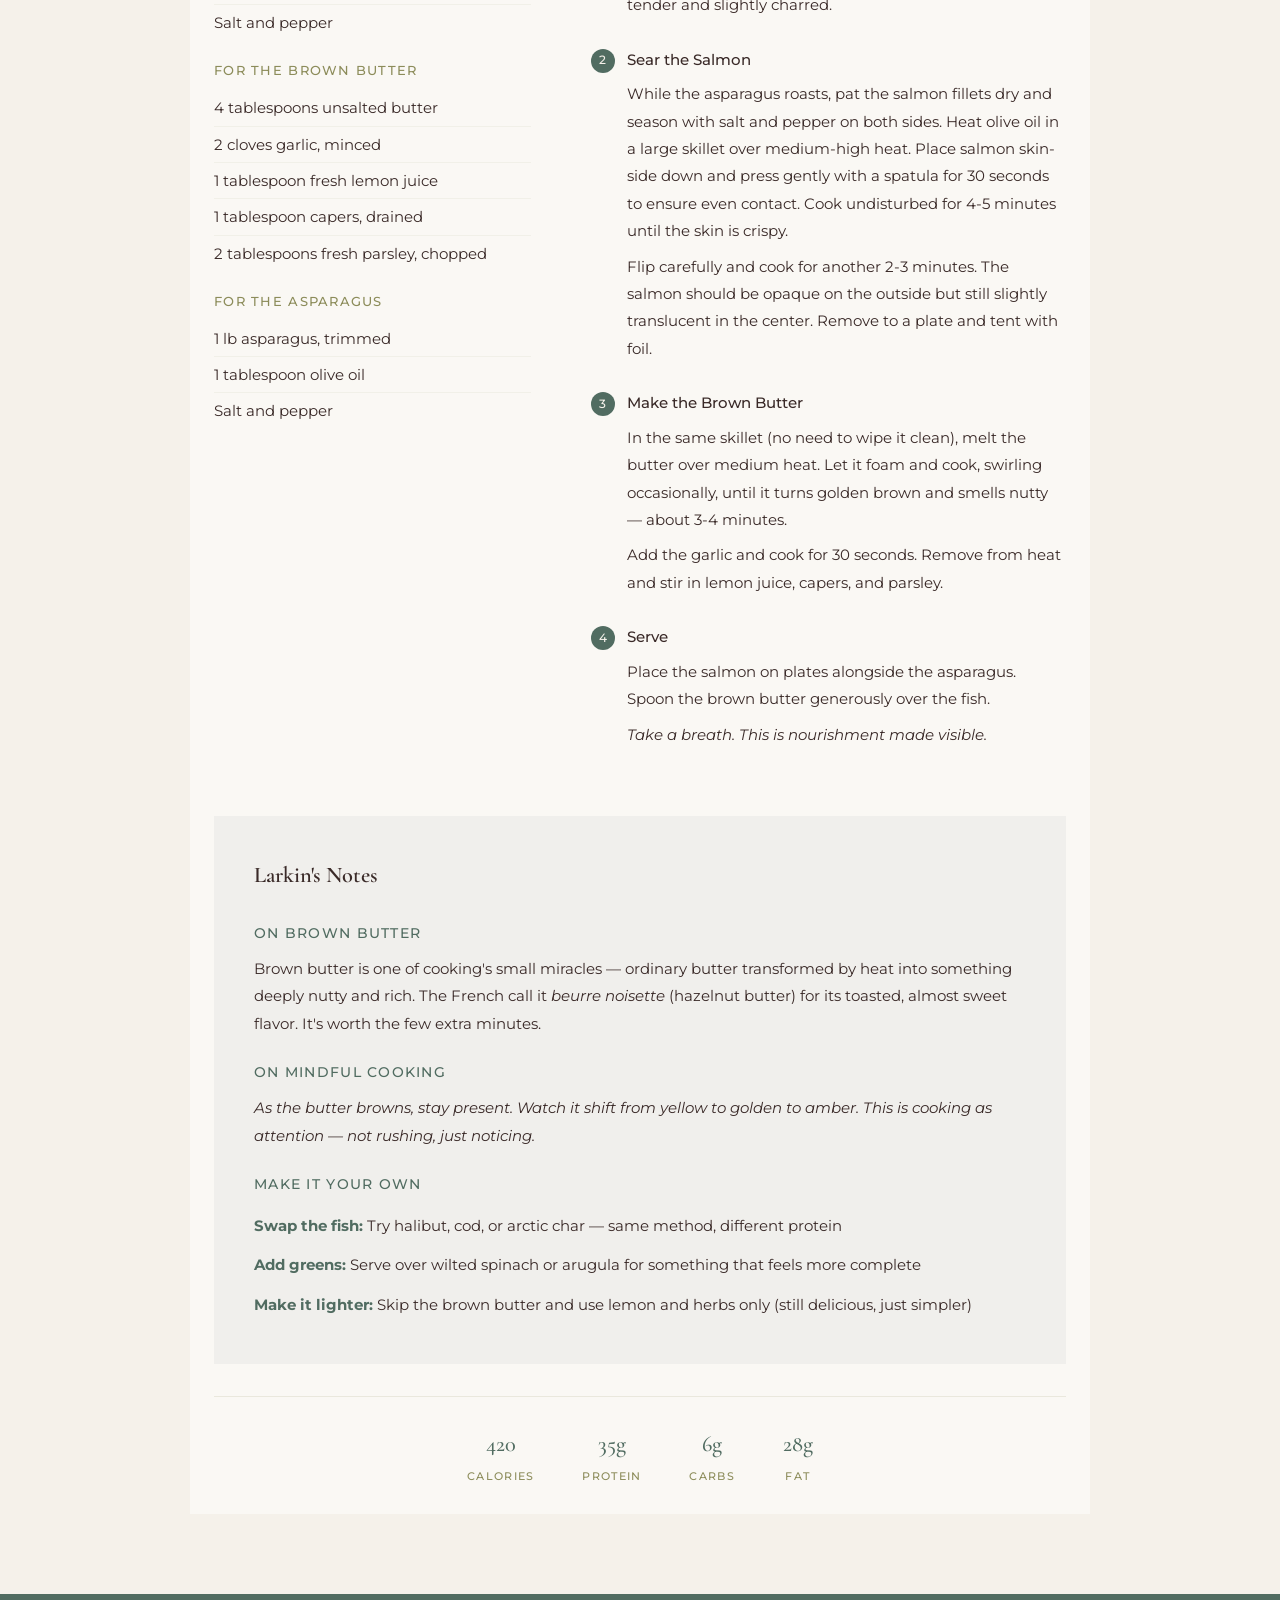
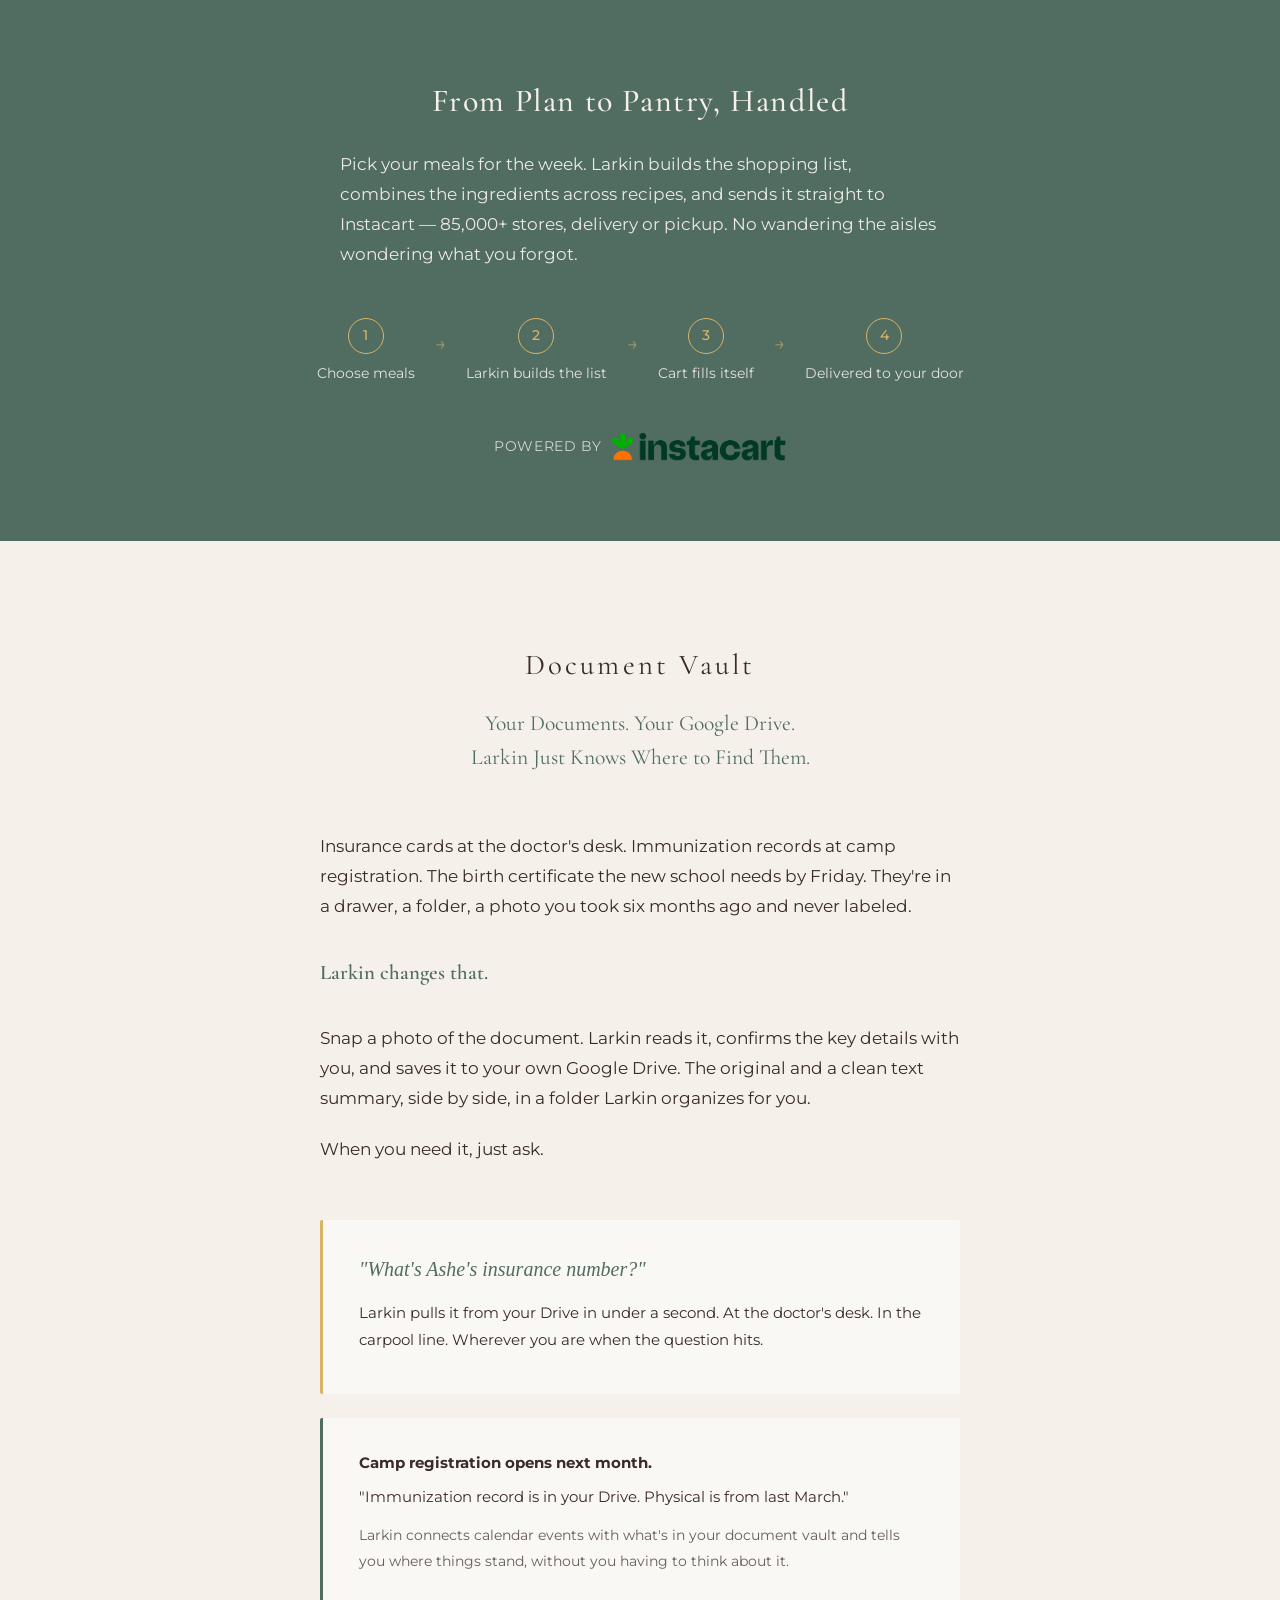
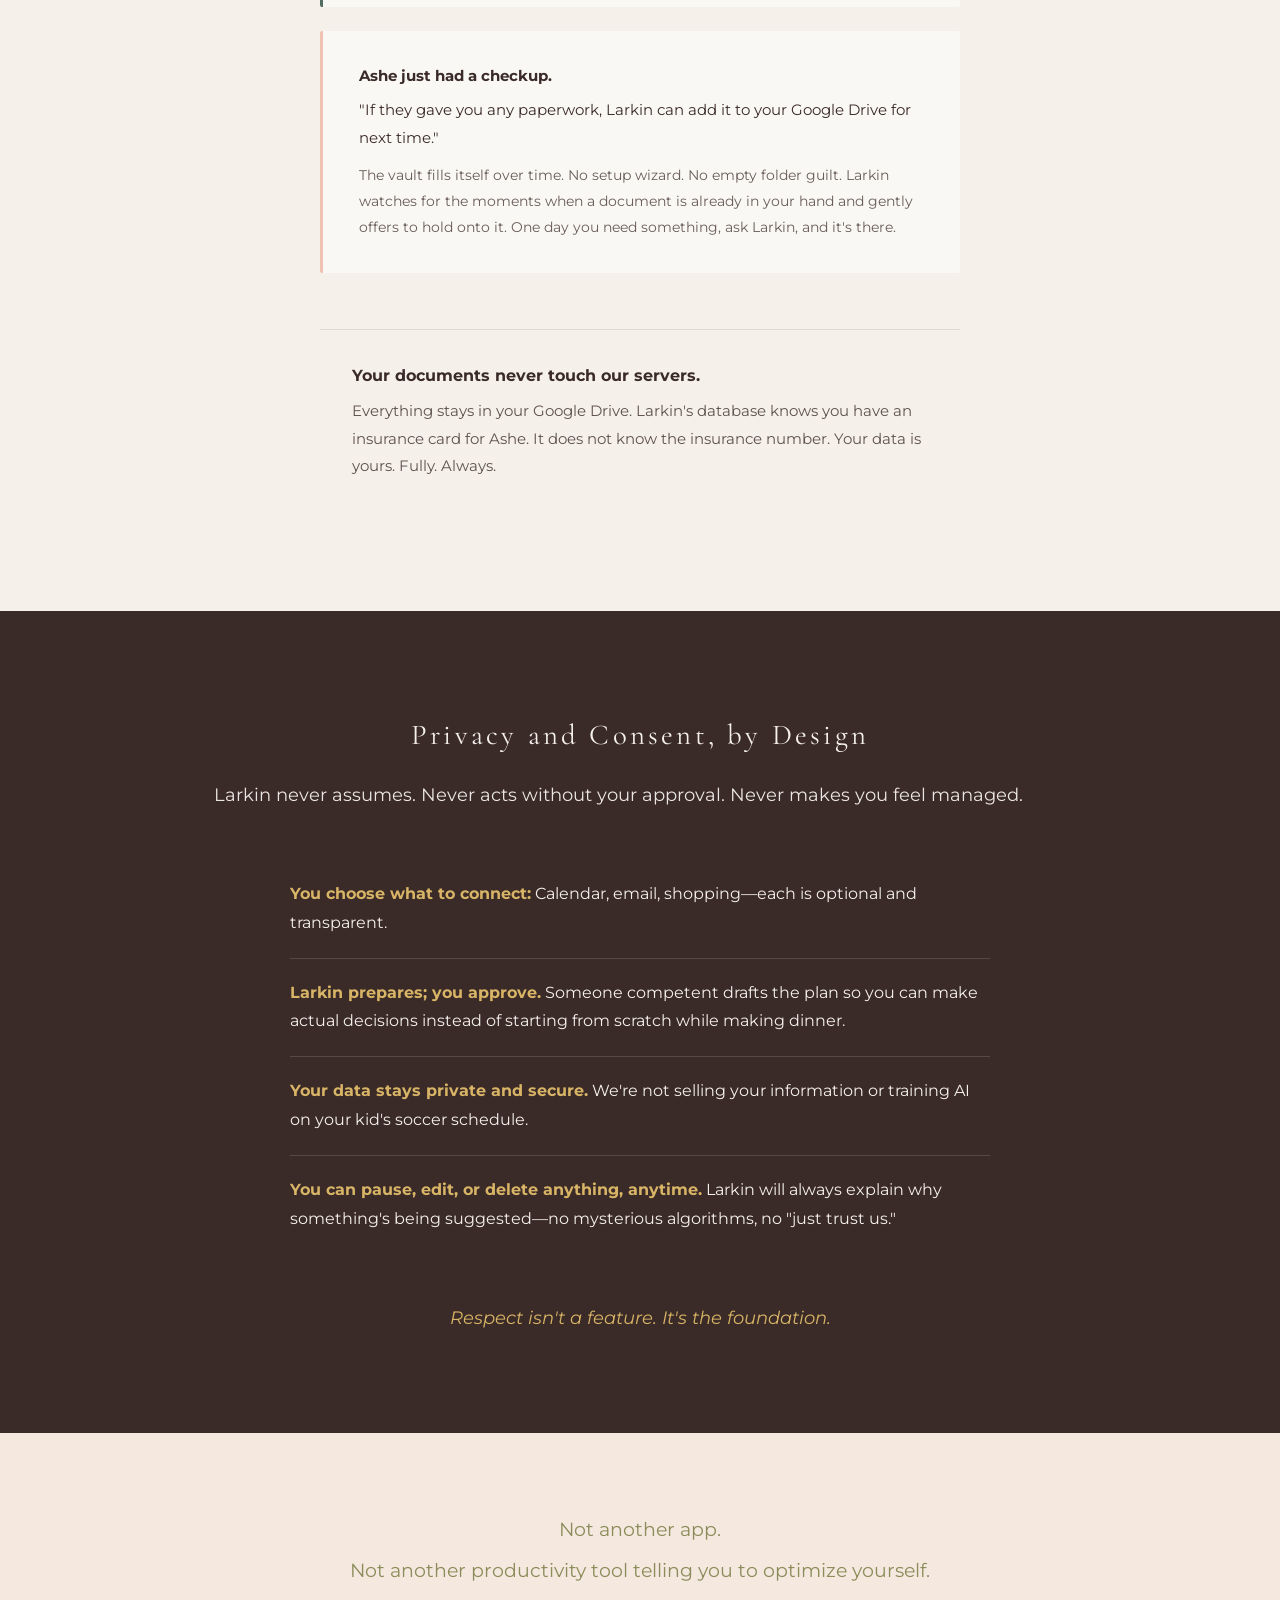
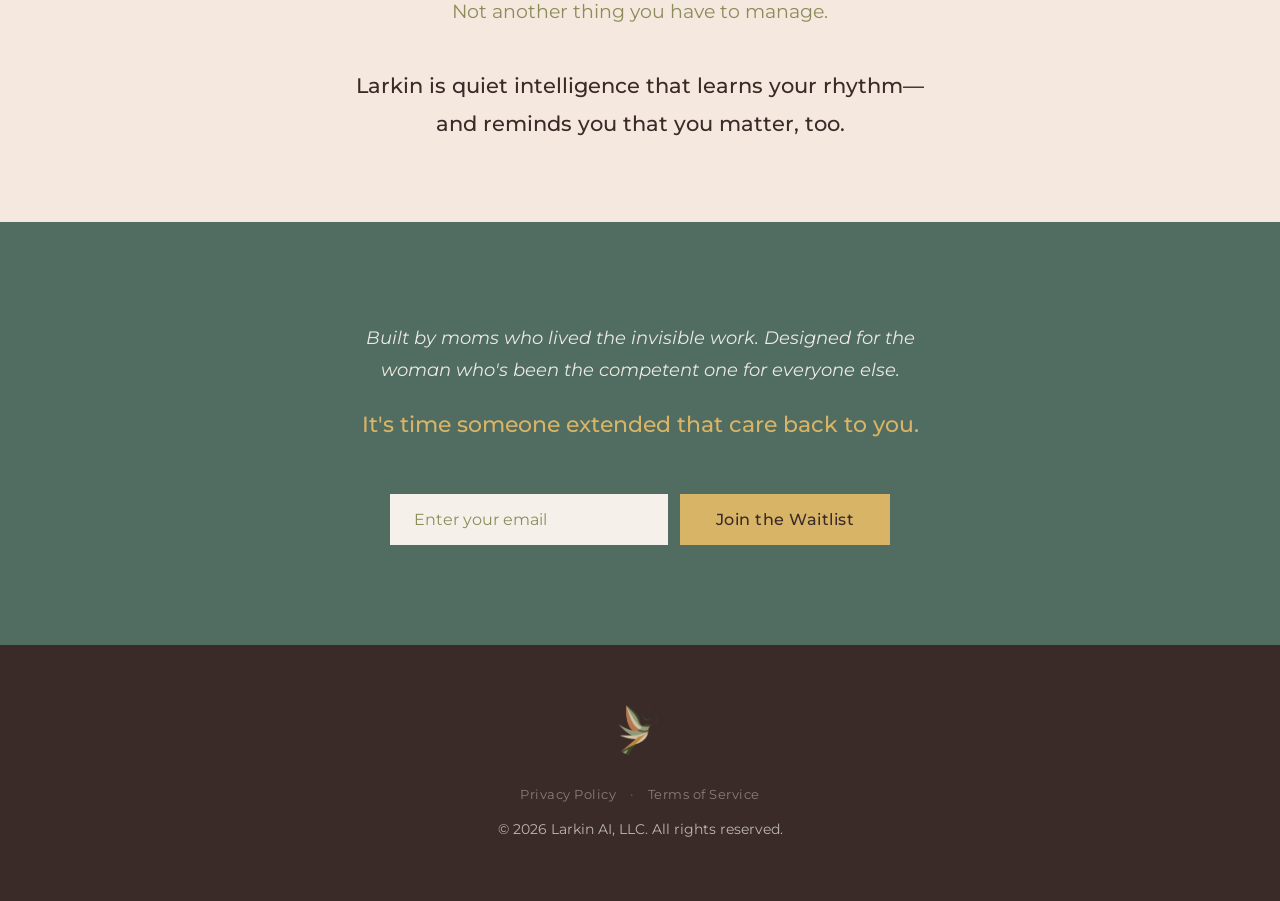
==== commit e1a8667b: "feat(legal): add Privacy Policy and Terms of Service pages with footer links Co-Authored-By: Claude " ====
--- a/index.html
+++ b/index.html
@@ -588,7 +588,12 @@
   <footer class="footer">
     <div class="container">
       <img src="larkin_logo.png" alt="Larkin" class="footer-logo">
-      <p>&copy; 2025 Larkin. All rights reserved.</p>
+      <p class="footer-legal">
+        <a href="privacy-policy.html">Privacy Policy</a>
+        <span class="footer-divider">&middot;</span>
+        <a href="terms-of-service.html">Terms of Service</a>
+      </p>
+      <p>&copy; 2026 Larkin AI, LLC. All rights reserved.</p>
     </div>
   </footer>
 
--- a/styles.css
+++ b/styles.css
@@ -1128,6 +1128,28 @@
   opacity: 0.7;
 }
 
+.footer-legal {
+  margin-bottom: 12px;
+}
+
+.footer-legal a {
+  color: #F5F1EA;
+  text-decoration: none;
+  opacity: 0.6;
+  transition: opacity 0.2s ease;
+  font-size: 0.8rem;
+  letter-spacing: 0.03rem;
+}
+
+.footer-legal a:hover {
+  opacity: 1;
+}
+
+.footer-divider {
+  margin: 0 10px;
+  opacity: 0.4;
+}
+
 /* ======================== */
 /* RESPONSIVE               */
 /* ======================== */
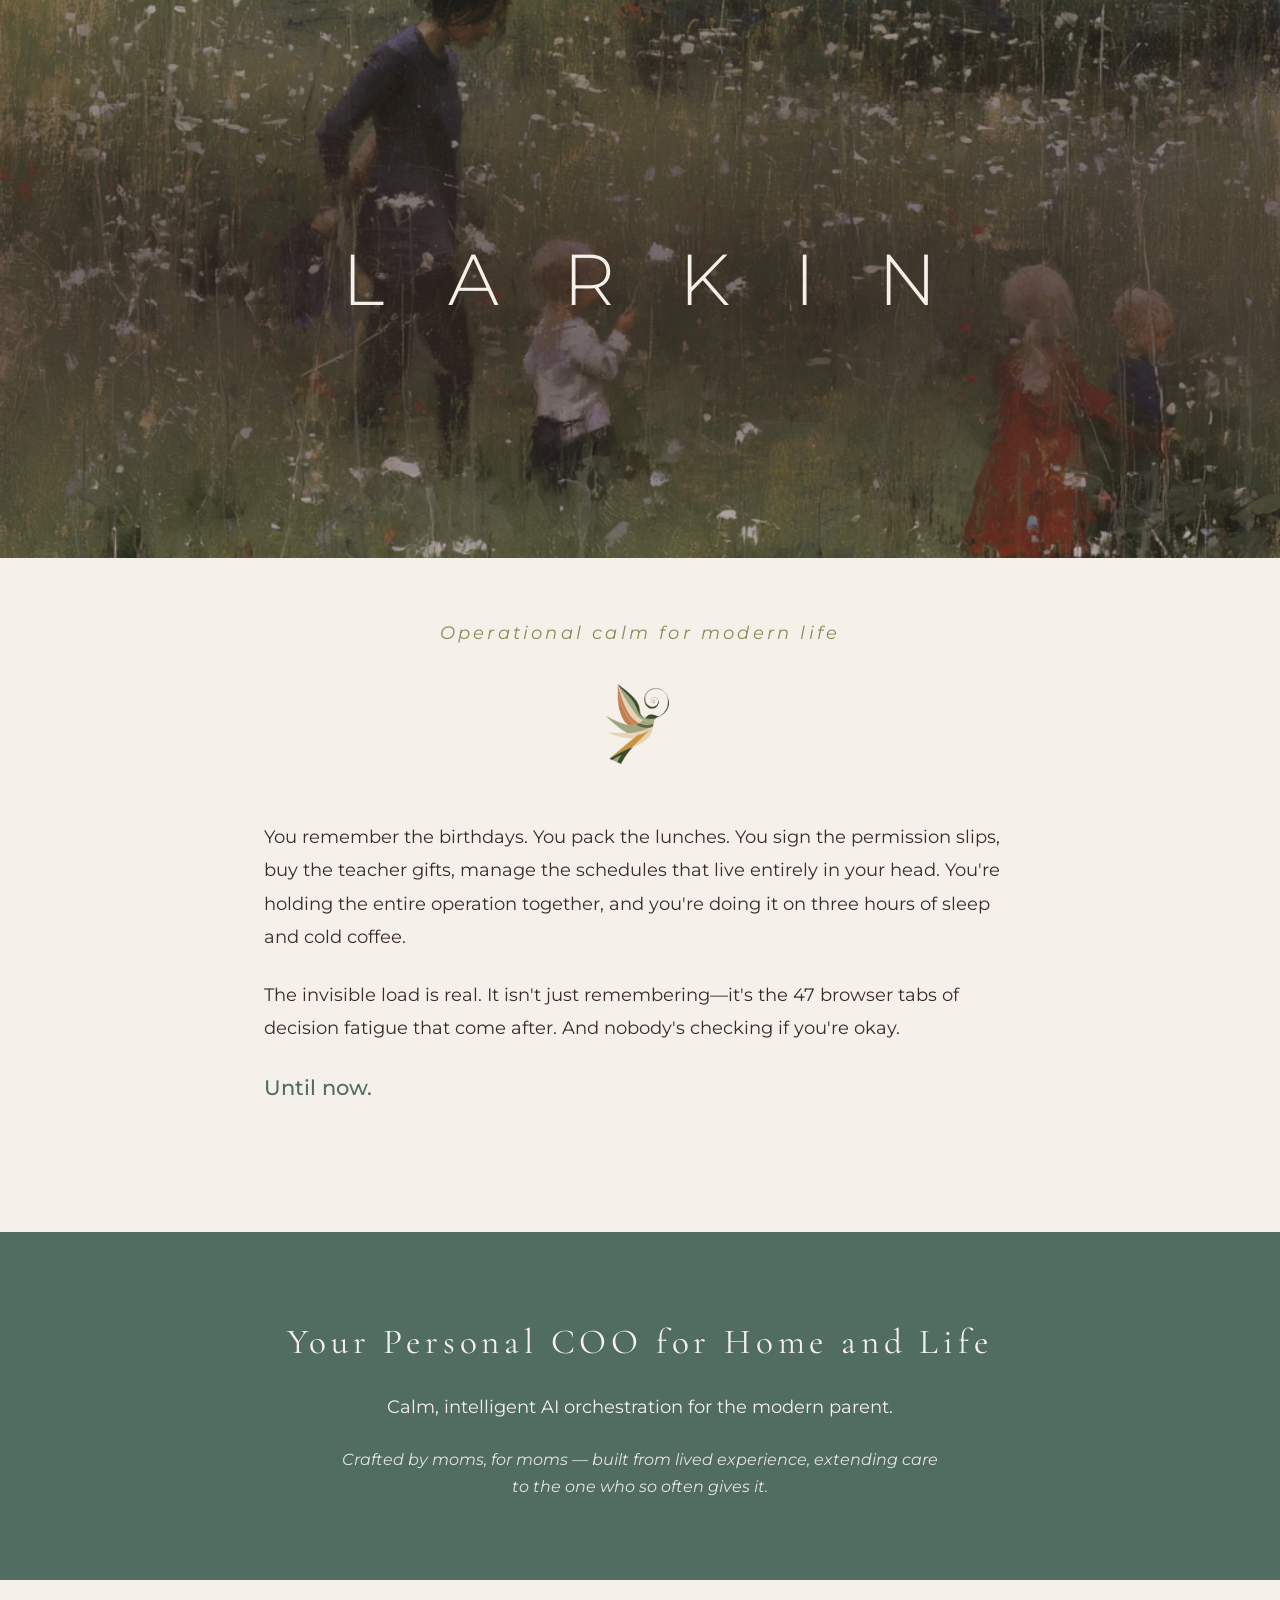
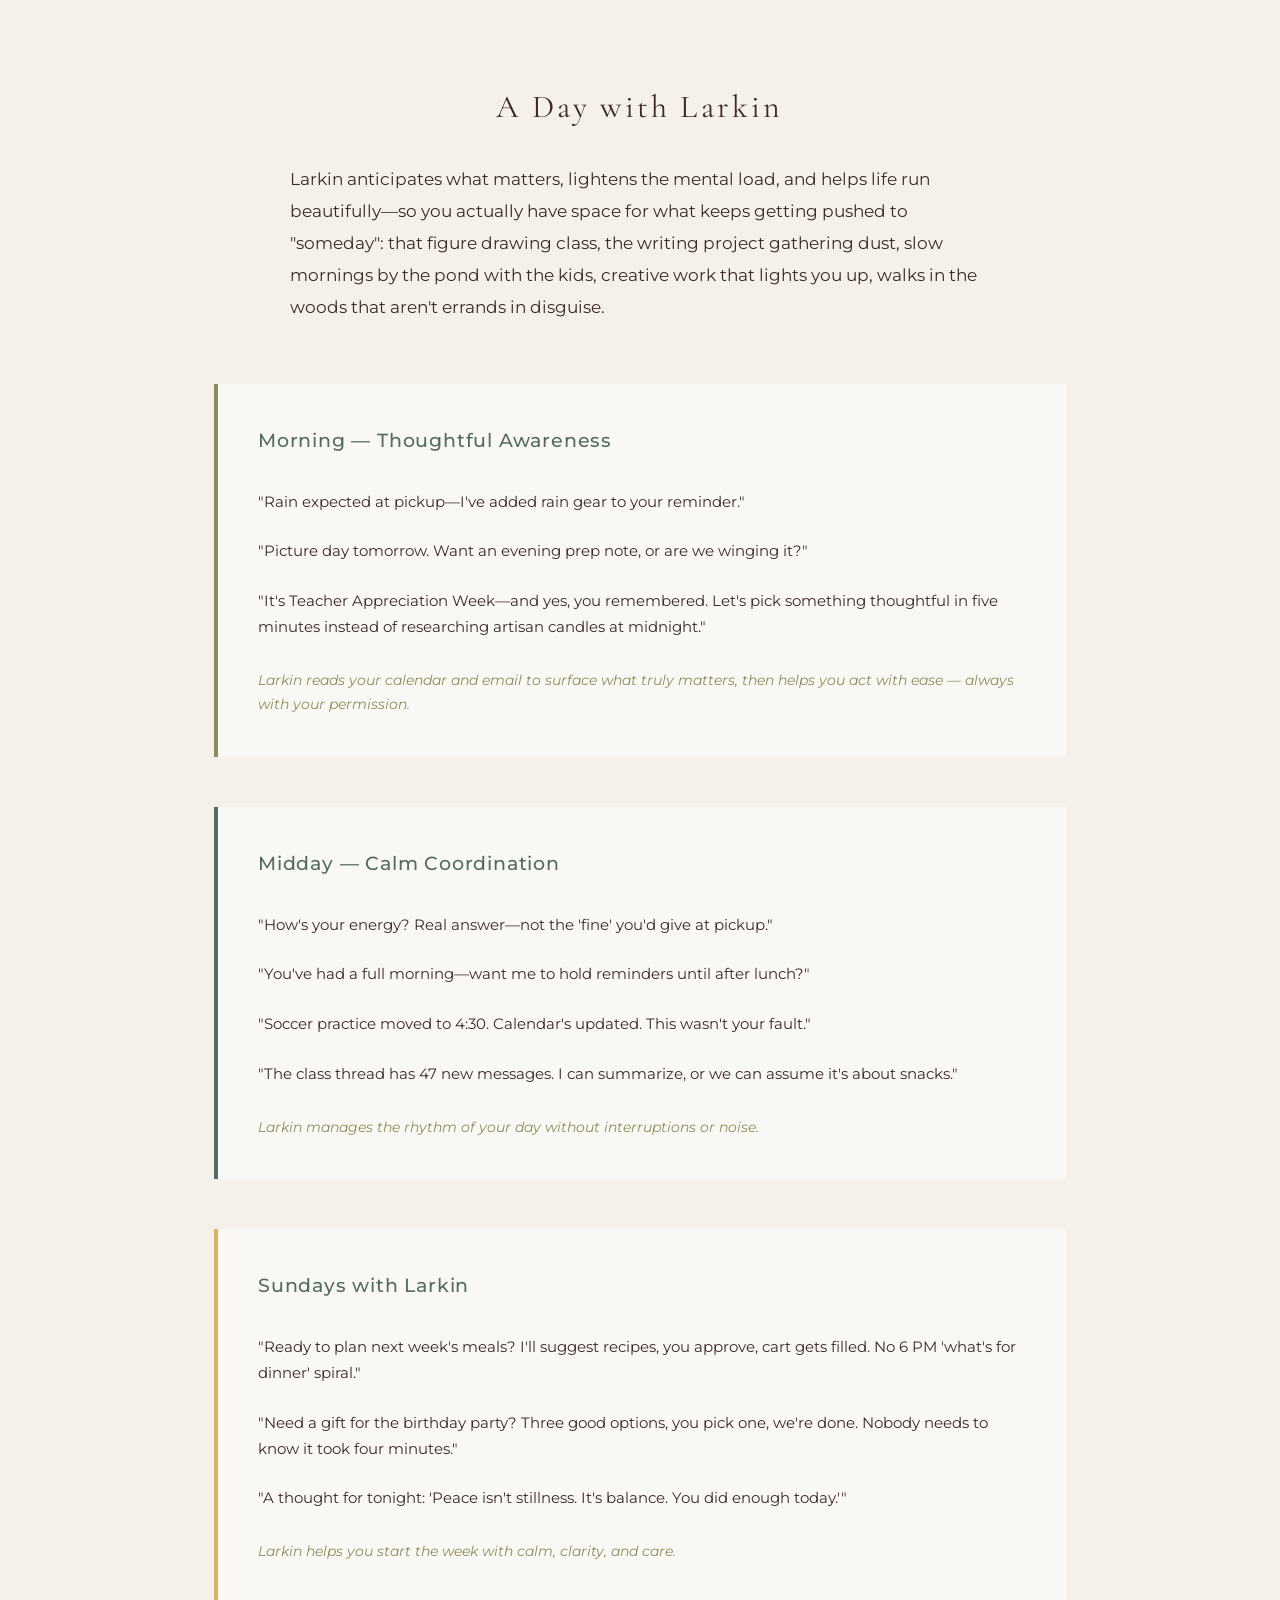
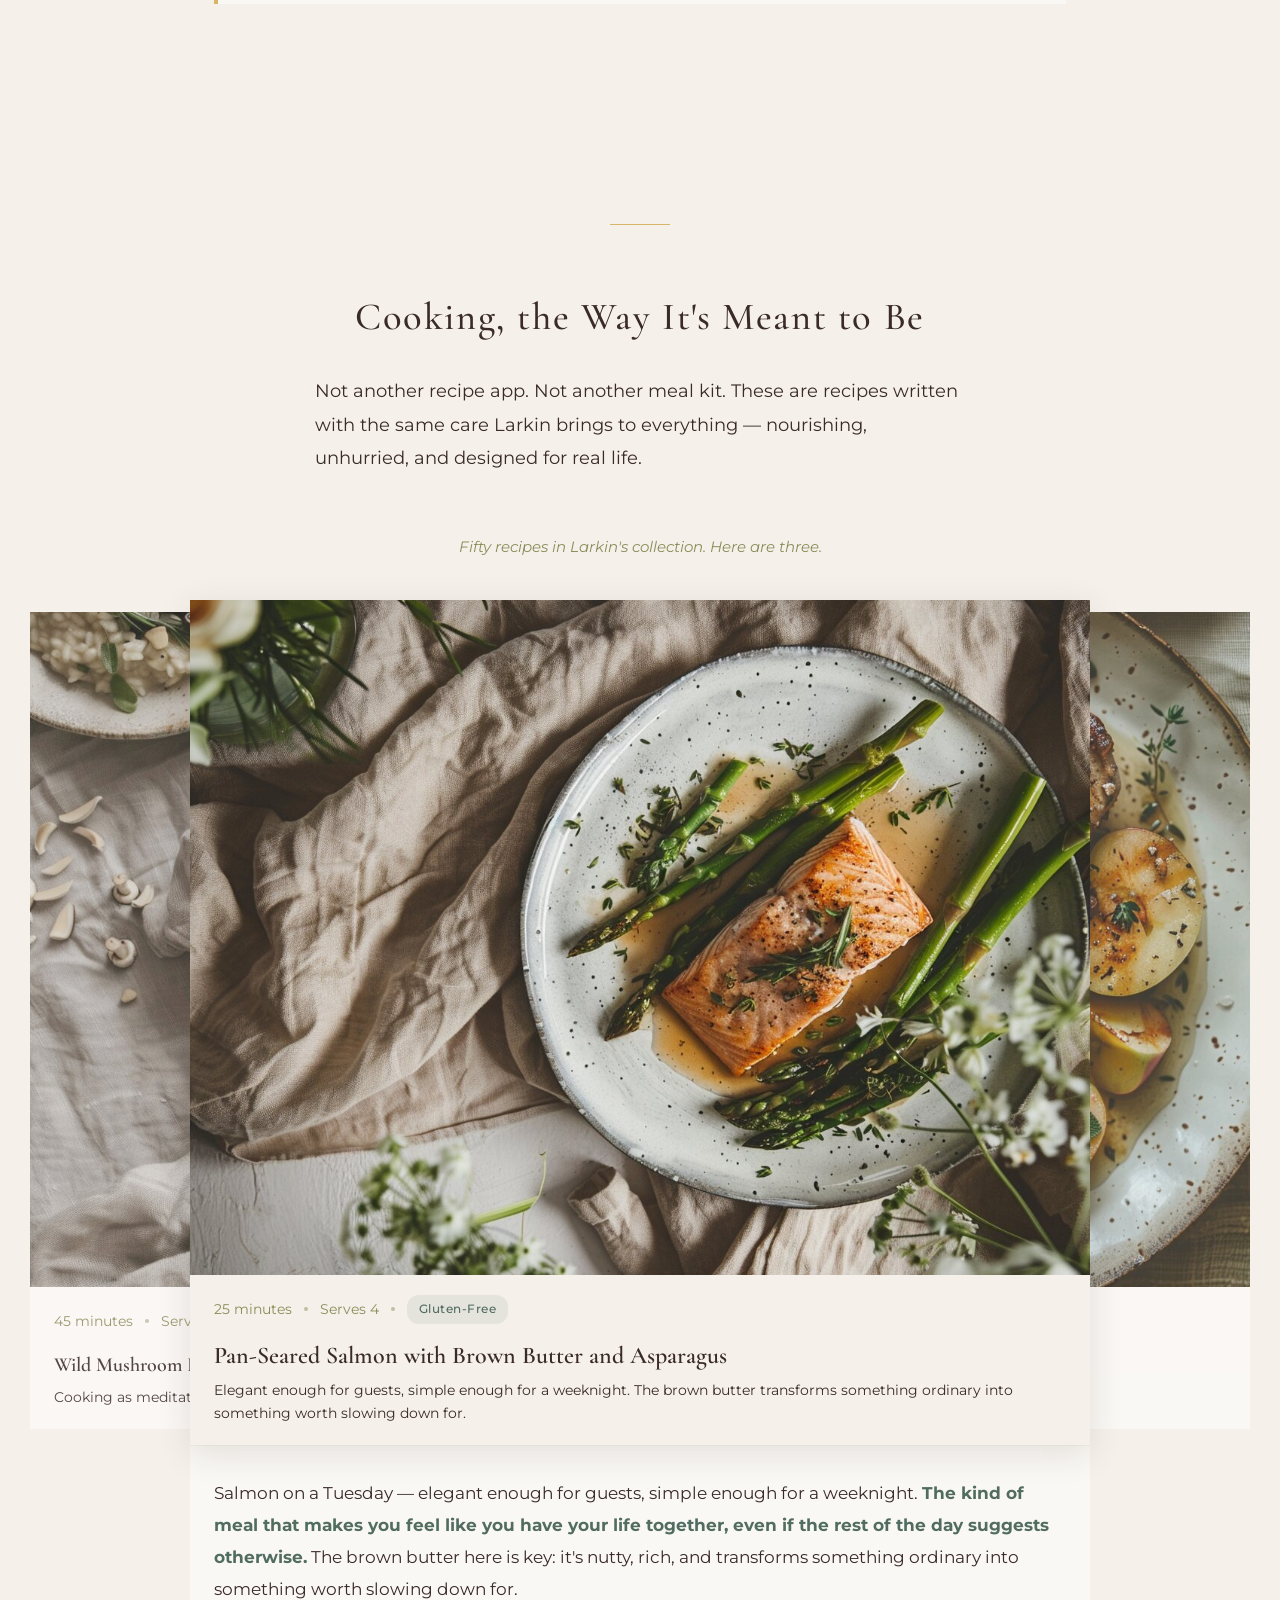
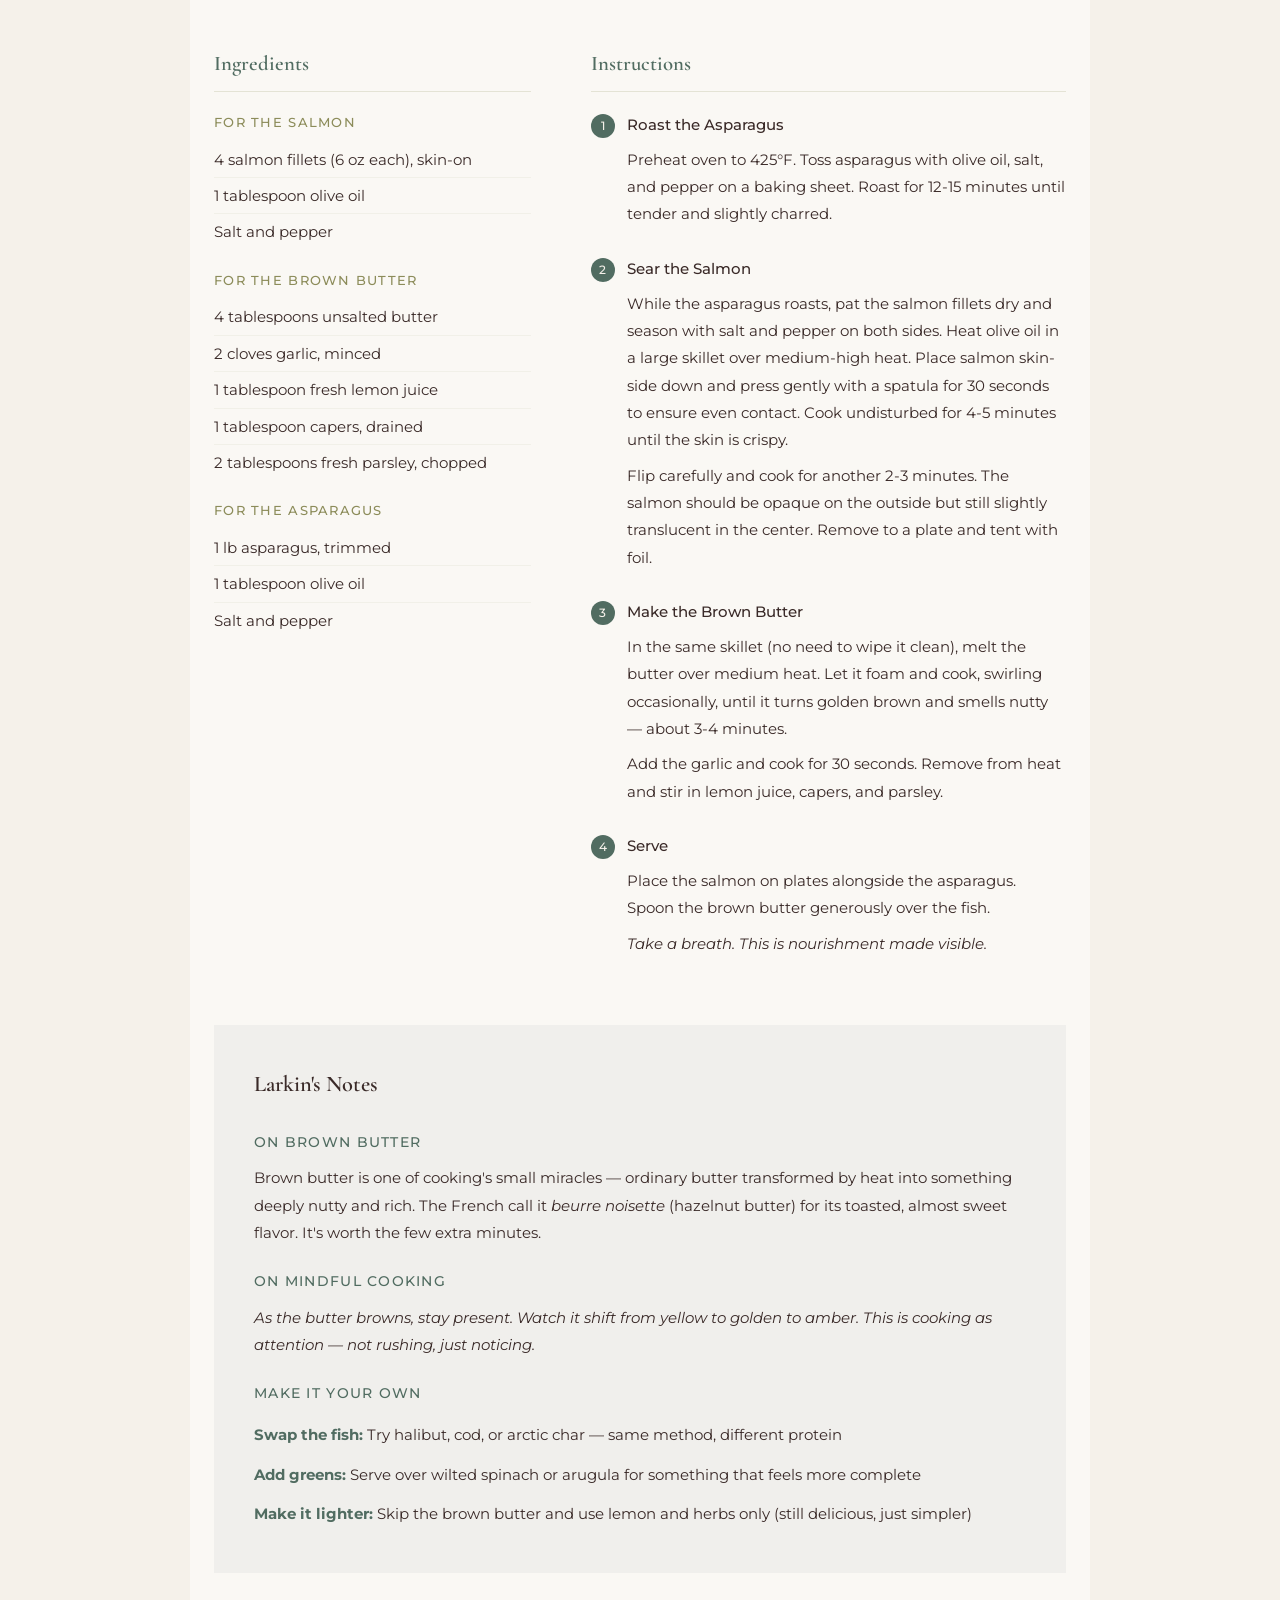
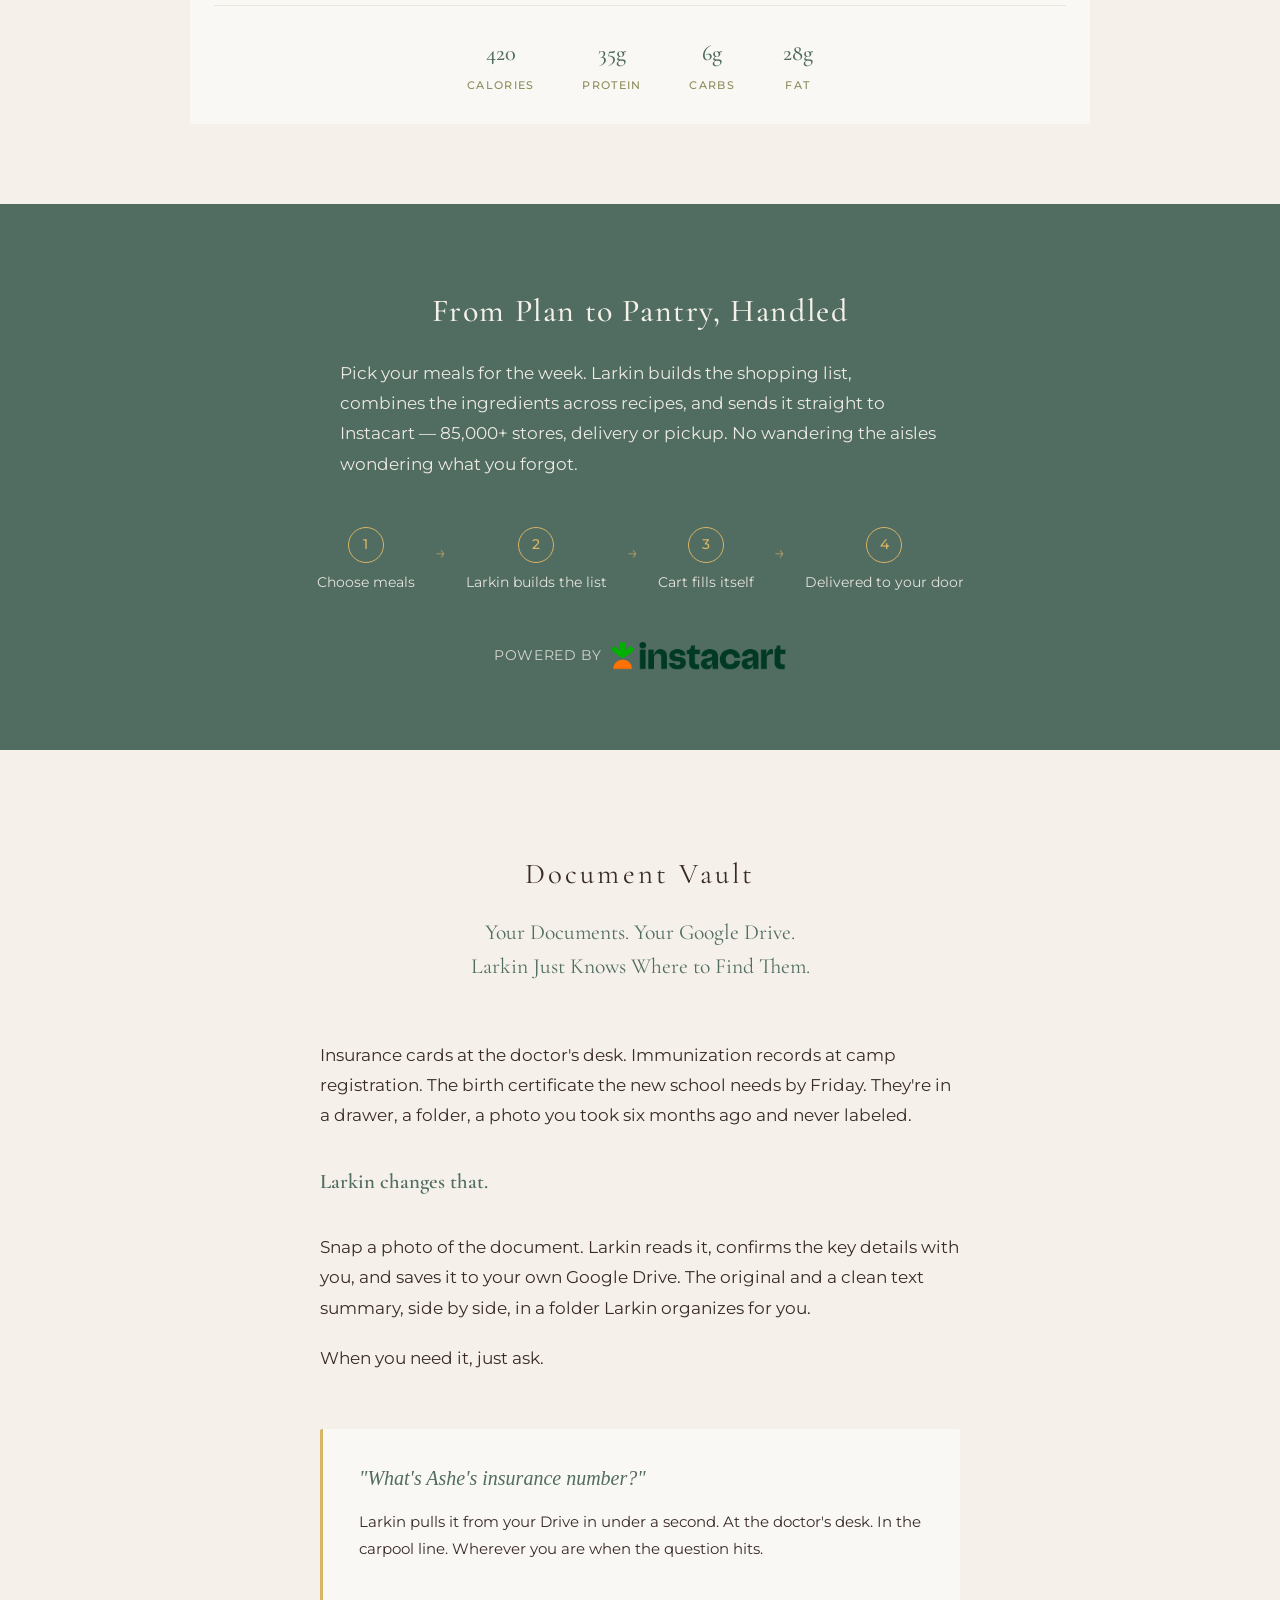
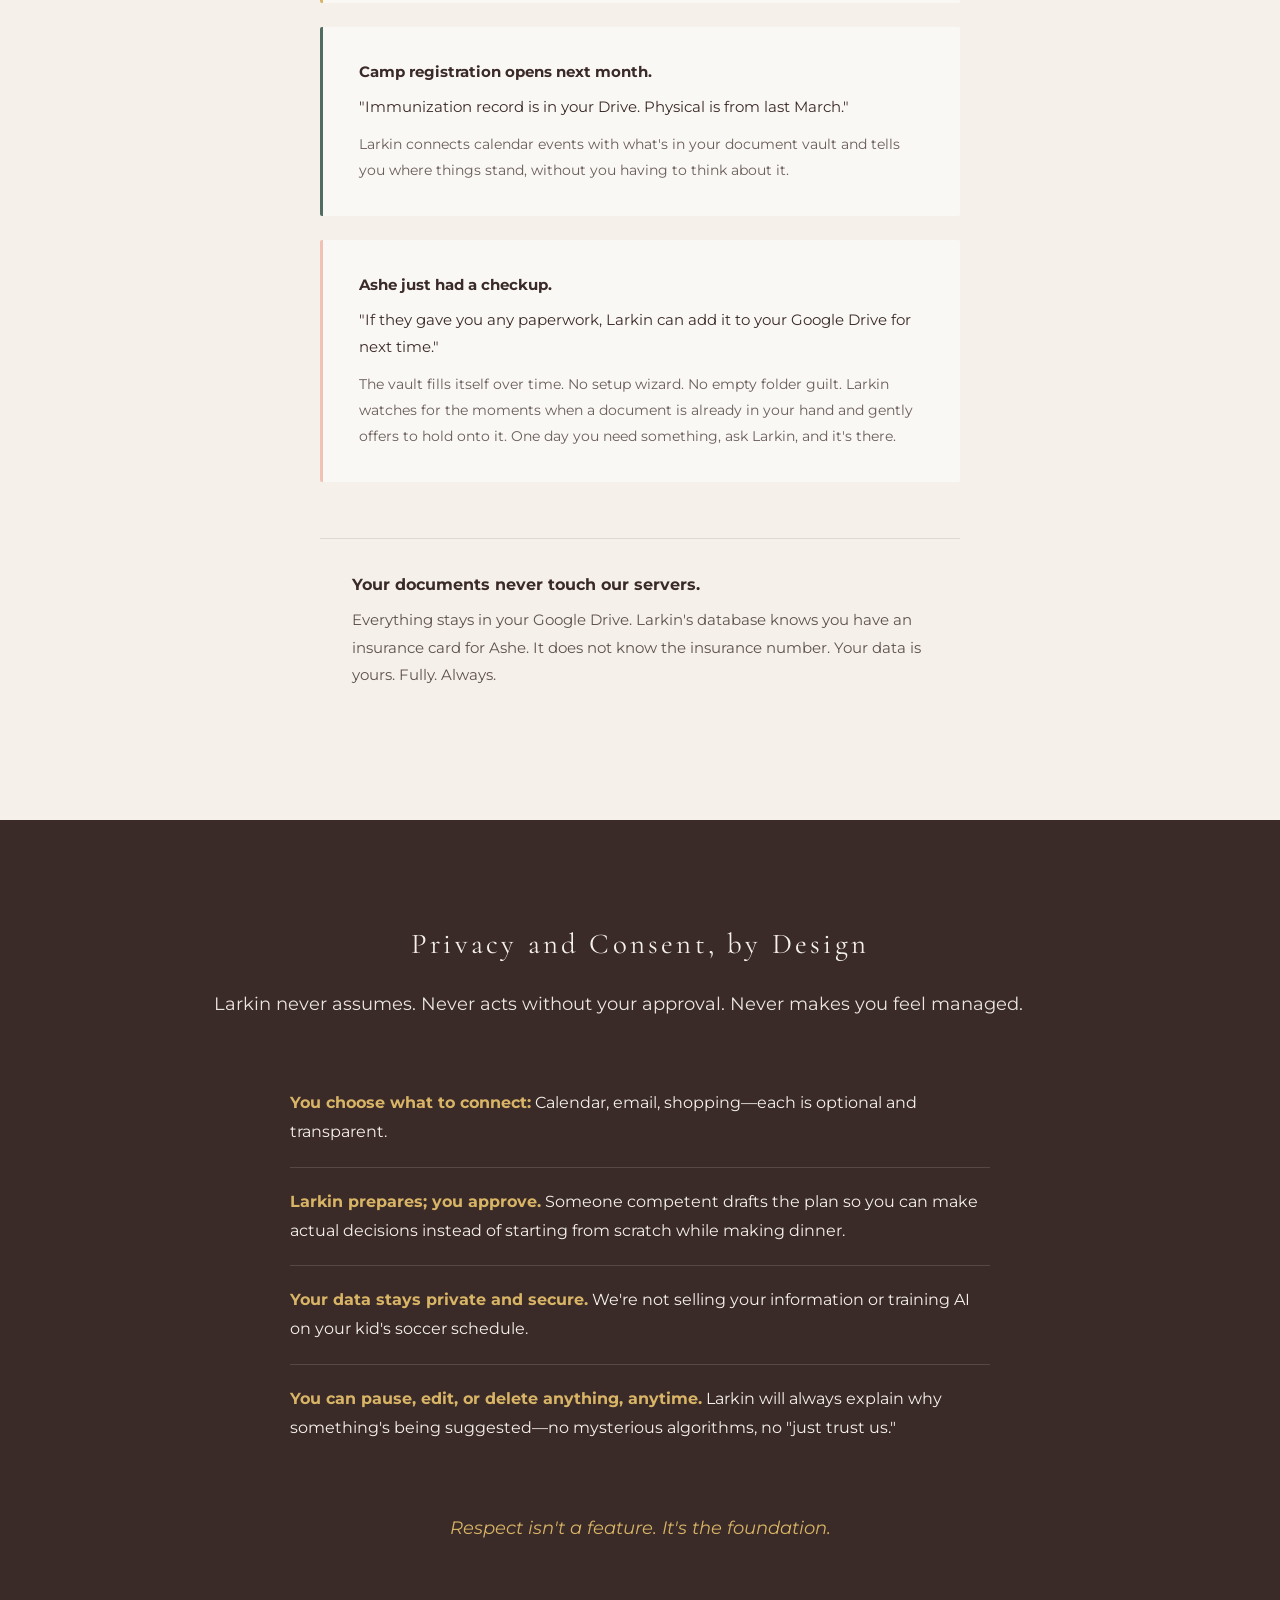
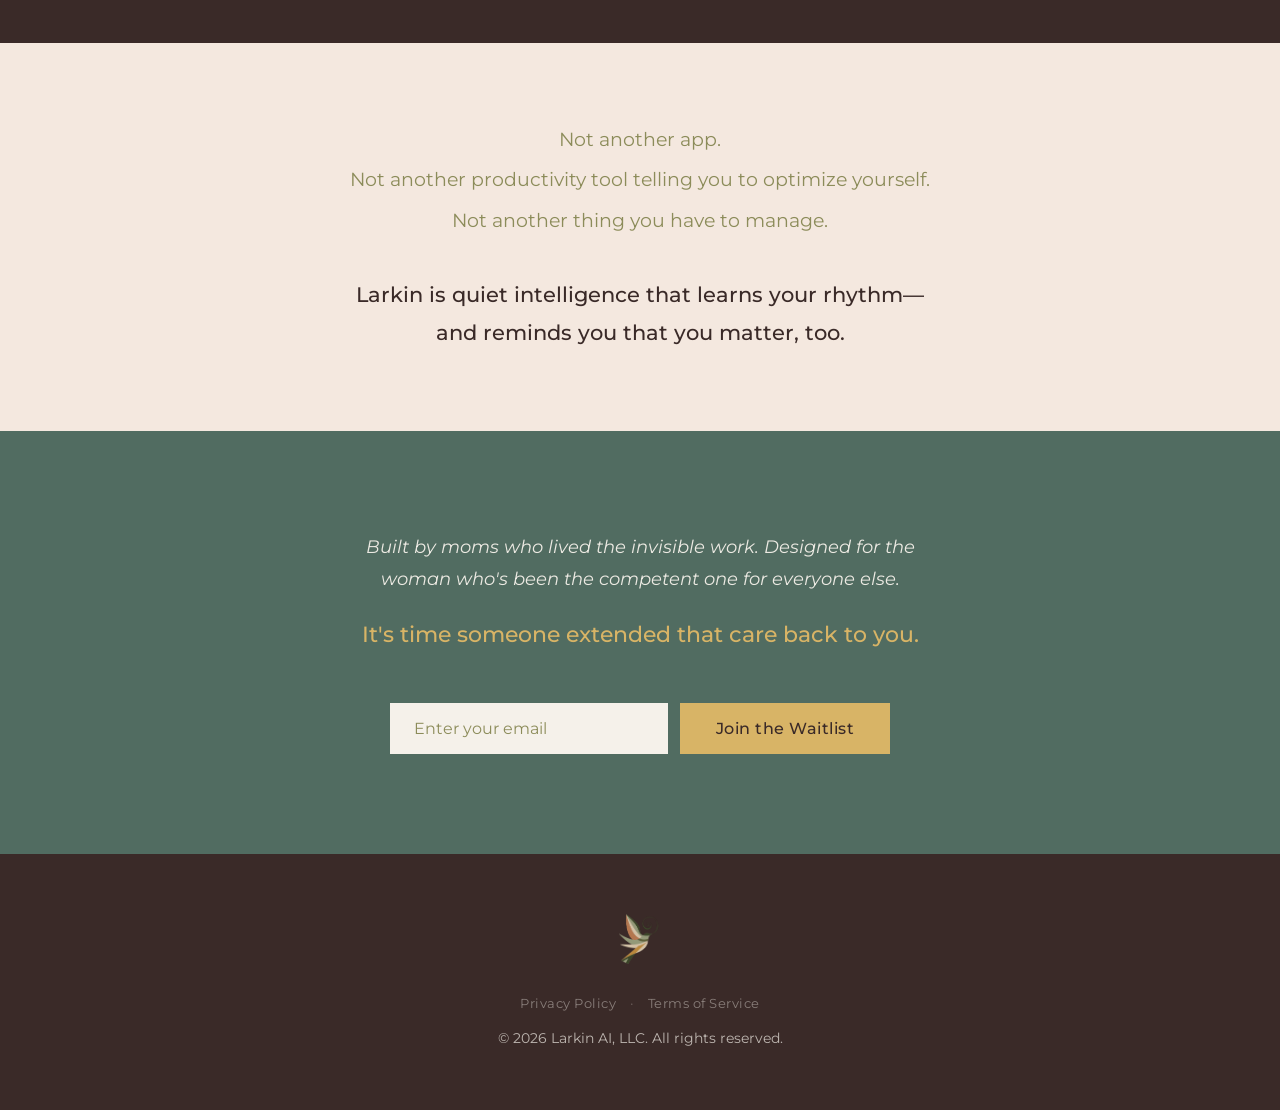
==== commit 558a58af: "feat(hero): add full-bleed hero banner with overlaid wordmark Replaces the text-only hero with an ed" ====
--- a/index.html
+++ b/index.html
@@ -29,13 +29,19 @@
 
   <!-- Hero Section -->
   <header class="hero" id="hero">
-    <div class="logo">
-      <img src="larkin_logo.png" alt="Larkin Logo" class="logo-img">
+    <div class="hero-banner">
+      <img src="images/hero.webp"
+           alt="A painterly scene of a mother and her three young children walking through a meadow of tall grass and white wildflowers"
+           class="hero-banner-img" width="1024" height="1024" fetchpriority="high">
+      <h1 class="hero-title">L A R K I N</h1>
     </div>
 
     <div class="hero-content">
-      <h1 class="hero-title">L A R K I N</h1>
       <p class="hero-tagline">Operational calm for modern life</p>
+
+      <div class="logo">
+        <img src="larkin_logo.png" alt="" class="logo-img">
+      </div>
 
       <div class="hero-intro">
         <p>You remember the birthdays. You pack the lunches. You sign the permission slips, buy the teacher gifts, manage the schedules that live entirely in your head. You're holding the entire operation together, and you're doing it on three hours of sleep and cold coffee.</p>
--- a/styles.css
+++ b/styles.css
@@ -96,11 +96,13 @@
 .logo {
   display: flex;
   justify-content: center;
-  padding: 60px 24px 20px;
+  align-items: center;
+  width: 100%;
+  padding: 0 0 56px;
 }
 
 .logo-img {
-  height: 260px;
+  height: 80px;
   width: auto;
 }
 
@@ -109,9 +111,42 @@
 /* ======================== */
 
 .hero {
-  min-height: 100vh;
   display: flex;
   flex-direction: column;
+}
+
+.hero-banner {
+  position: relative;
+  width: 100%;
+  height: clamp(340px, 62vh, 600px);
+  display: flex;
+  align-items: center;
+  justify-content: center;
+  overflow: hidden;
+}
+
+.hero-banner-img {
+  position: absolute;
+  inset: 0;
+  width: 100%;
+  height: 100%;
+  object-fit: cover;
+  object-position: center 50%;
+}
+
+/* Scrim over the painting so the wordmark clears WCAG contrast even where
+   the crop lands on sunlit grass or a cluster of white flowers. */
+.hero-banner::after {
+  content: "";
+  position: absolute;
+  inset: 0;
+  background: linear-gradient(
+    180deg,
+    rgba(58, 42, 40, 0.42) 0%,
+    rgba(58, 42, 40, 0.66) 42%,
+    rgba(58, 42, 40, 0.66) 62%,
+    rgba(58, 42, 40, 0.34) 100%
+  );
 }
 
 .hero-content {
@@ -127,12 +162,18 @@
 }
 
 .hero-title {
-  font-size: 4rem;
+  position: relative;
+  z-index: 1;
+  margin: 0;
+  font-size: clamp(2.25rem, 7vw, 4.5rem);
   font-weight: 300;
-  letter-spacing: 1.2rem;
-  color: #3A2A28;
-  margin-bottom: 12px;
-  width: 100%;
+  letter-spacing: clamp(0.5rem, 2vw, 1.4rem);
+  /* letter-spacing adds a trailing gap after the last letter; pad the left
+     by the same amount so the wordmark sits optically centred */
+  padding-left: clamp(0.5rem, 2vw, 1.4rem);
+  color: #F5F1EA;
+  text-shadow: 0 2px 18px rgba(58, 42, 40, 0.55);
+  text-align: center;
 }
 
 .hero-tagline {
@@ -140,7 +181,7 @@
   font-weight: 400;
   color: #8C8C5A;
   letter-spacing: 0.2rem;
-  margin-bottom: 60px;
+  margin-bottom: 36px;
   font-style: italic;
   width: 100%;
 }
@@ -1162,18 +1203,13 @@
 }
 
 @media (max-width: 768px) {
-  .hero-title {
-    font-size: 2.5rem;
-    letter-spacing: 0.6rem;
-  }
-
   .hero-tagline {
     font-size: 1rem;
     letter-spacing: 0.1rem;
   }
 
   .logo-img {
-    height: 120px;
+    height: 60px;
   }
 
   .value-prop h2 {
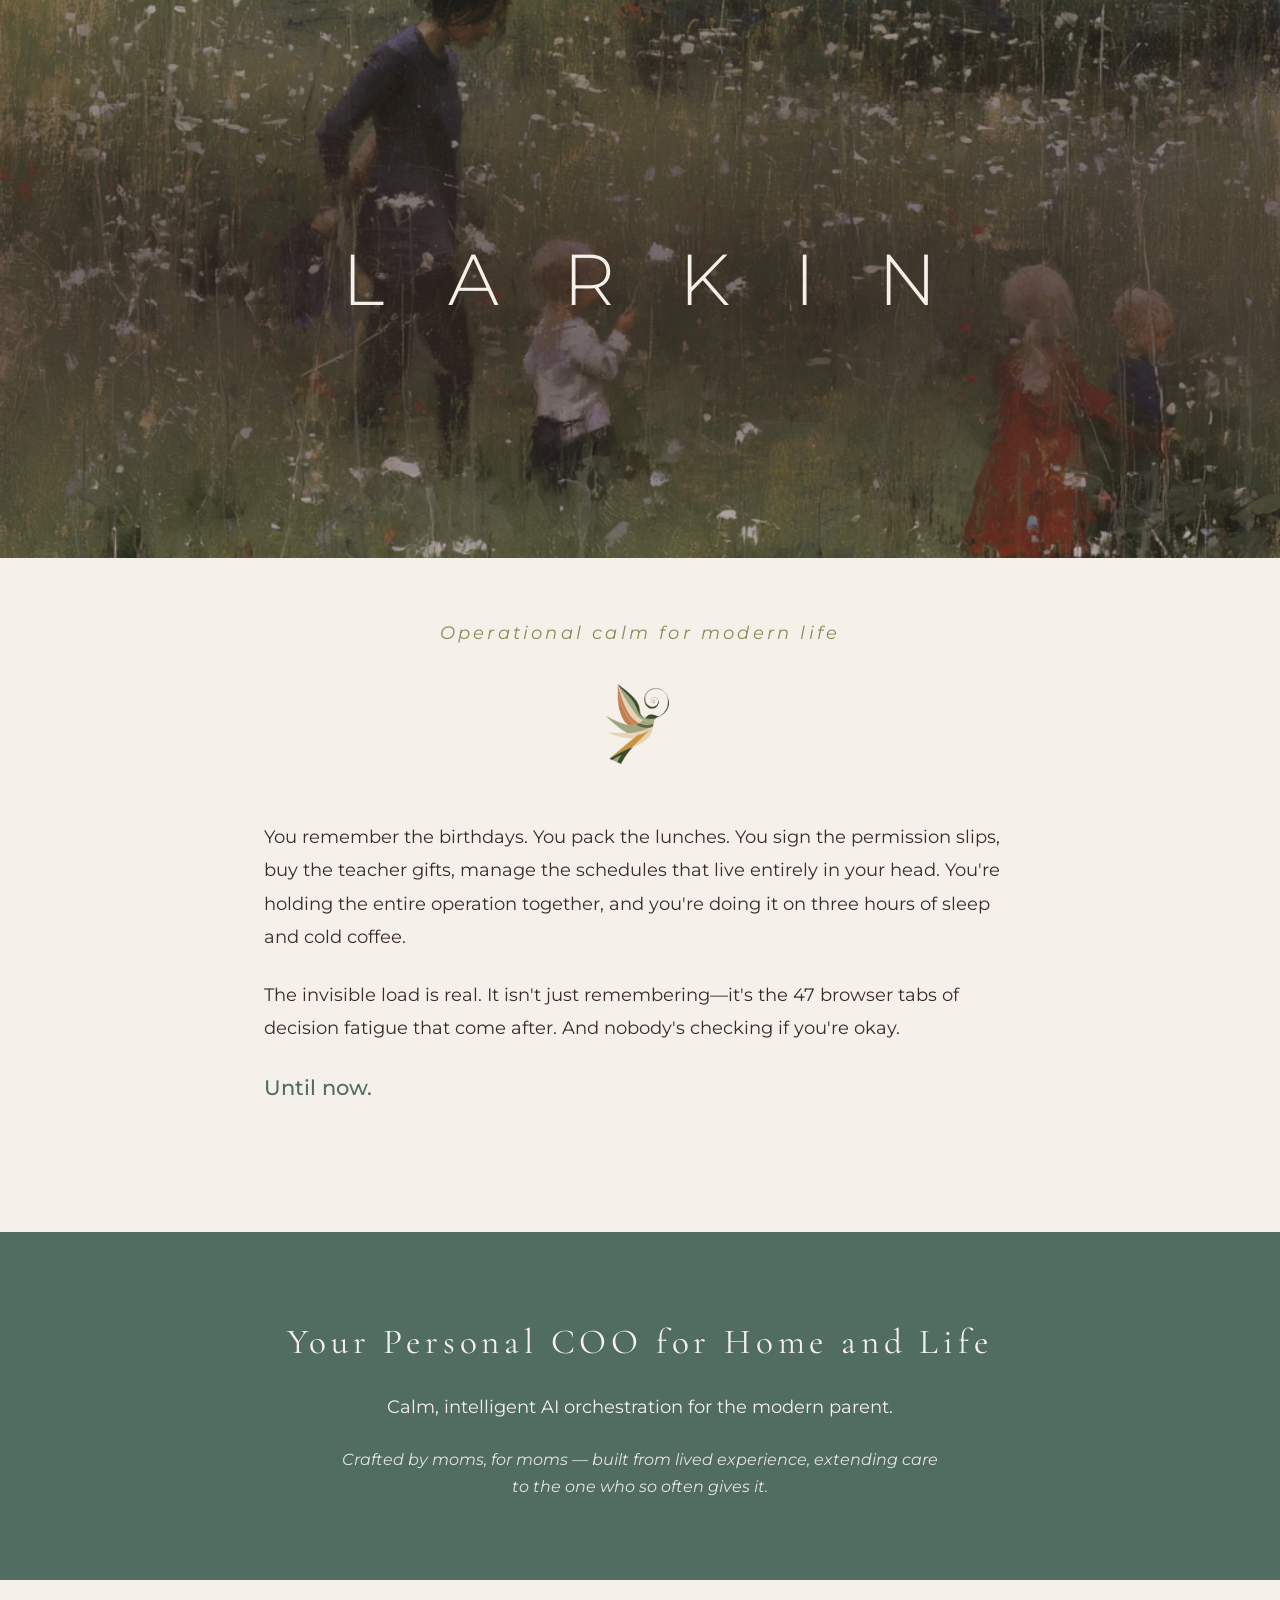
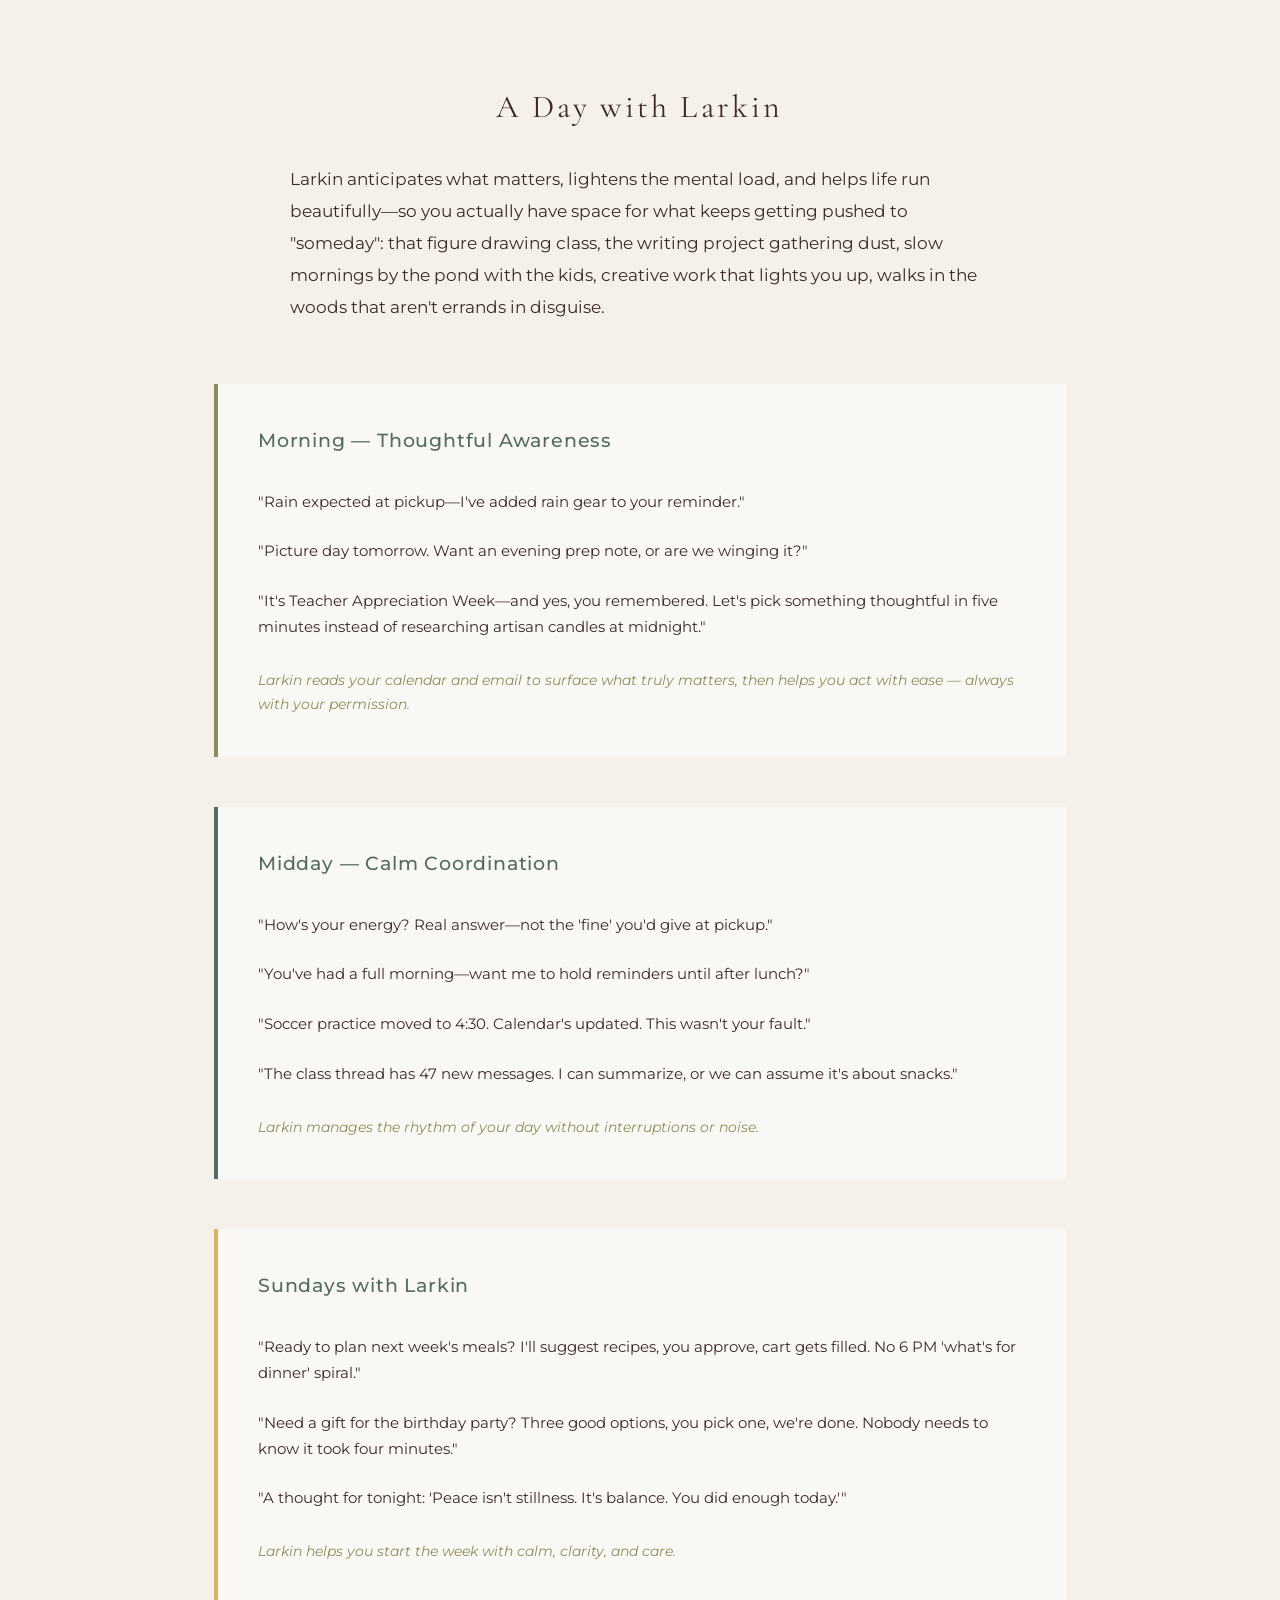
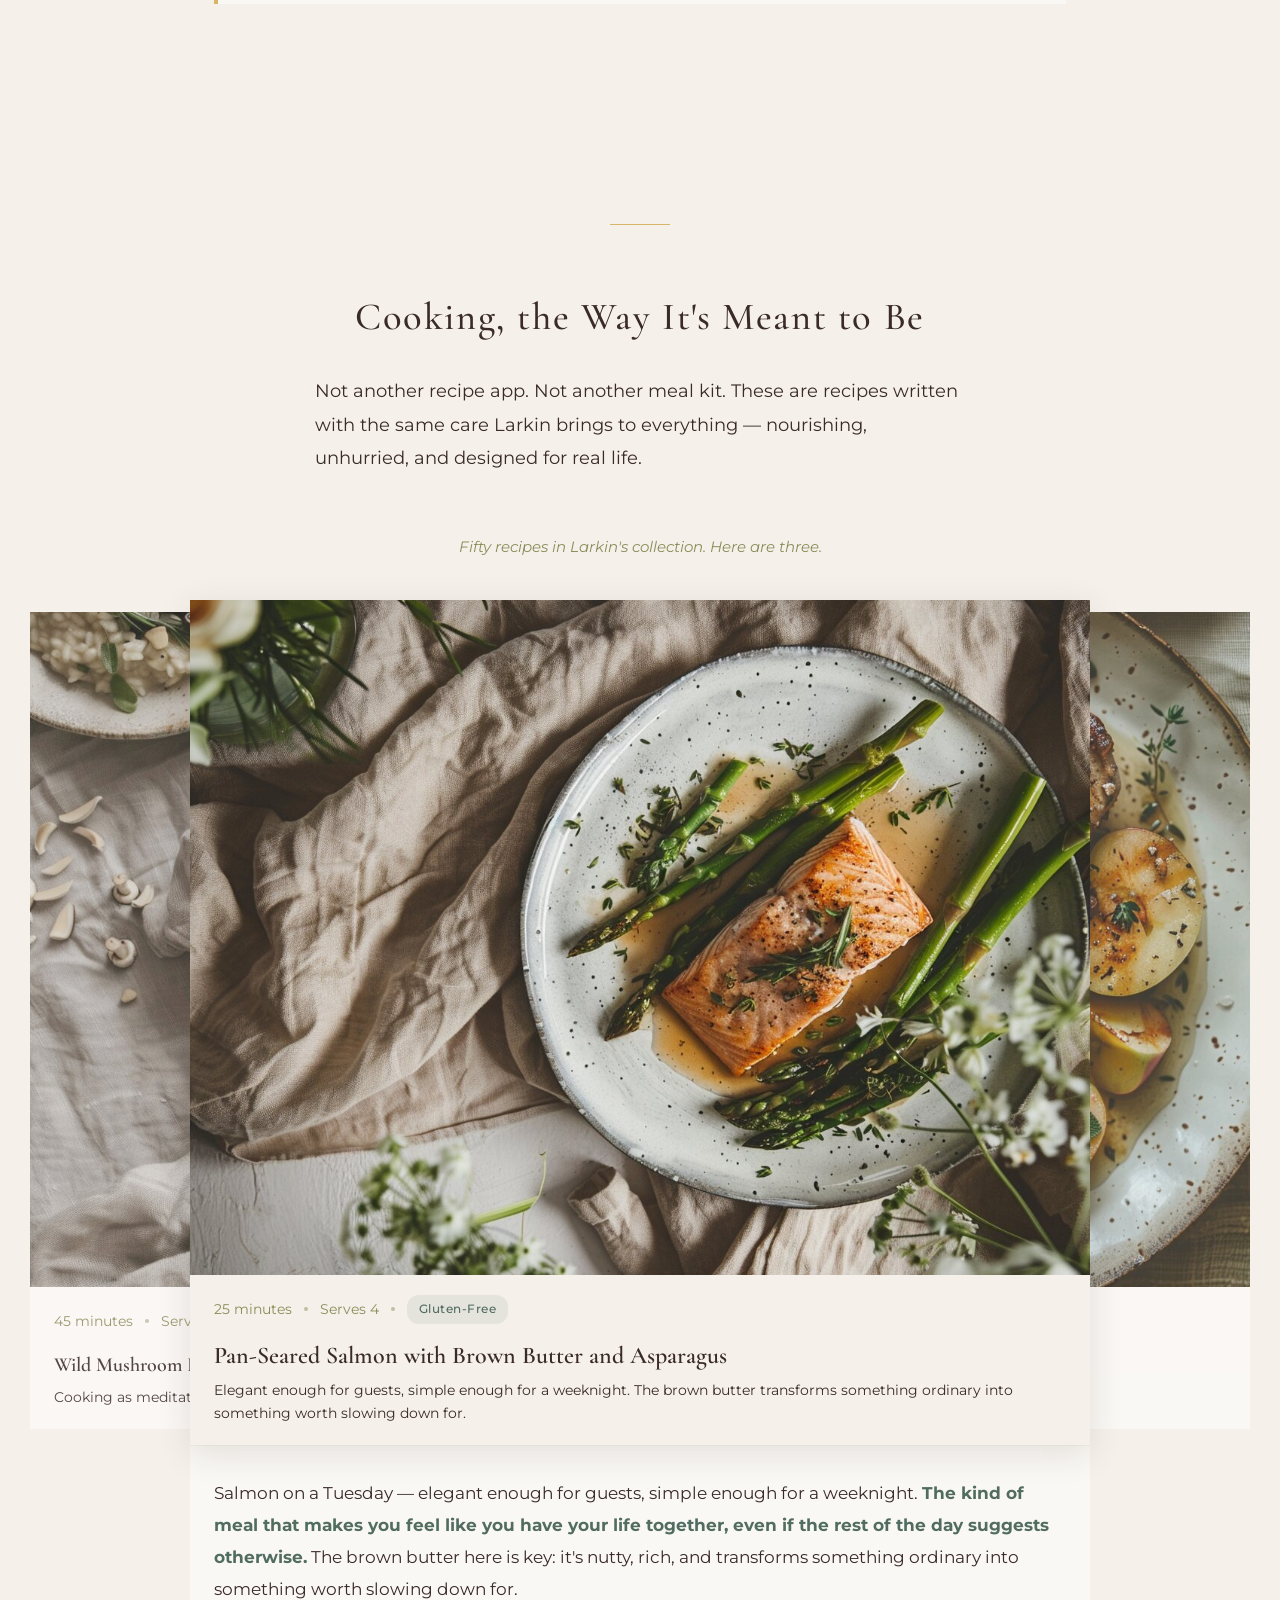
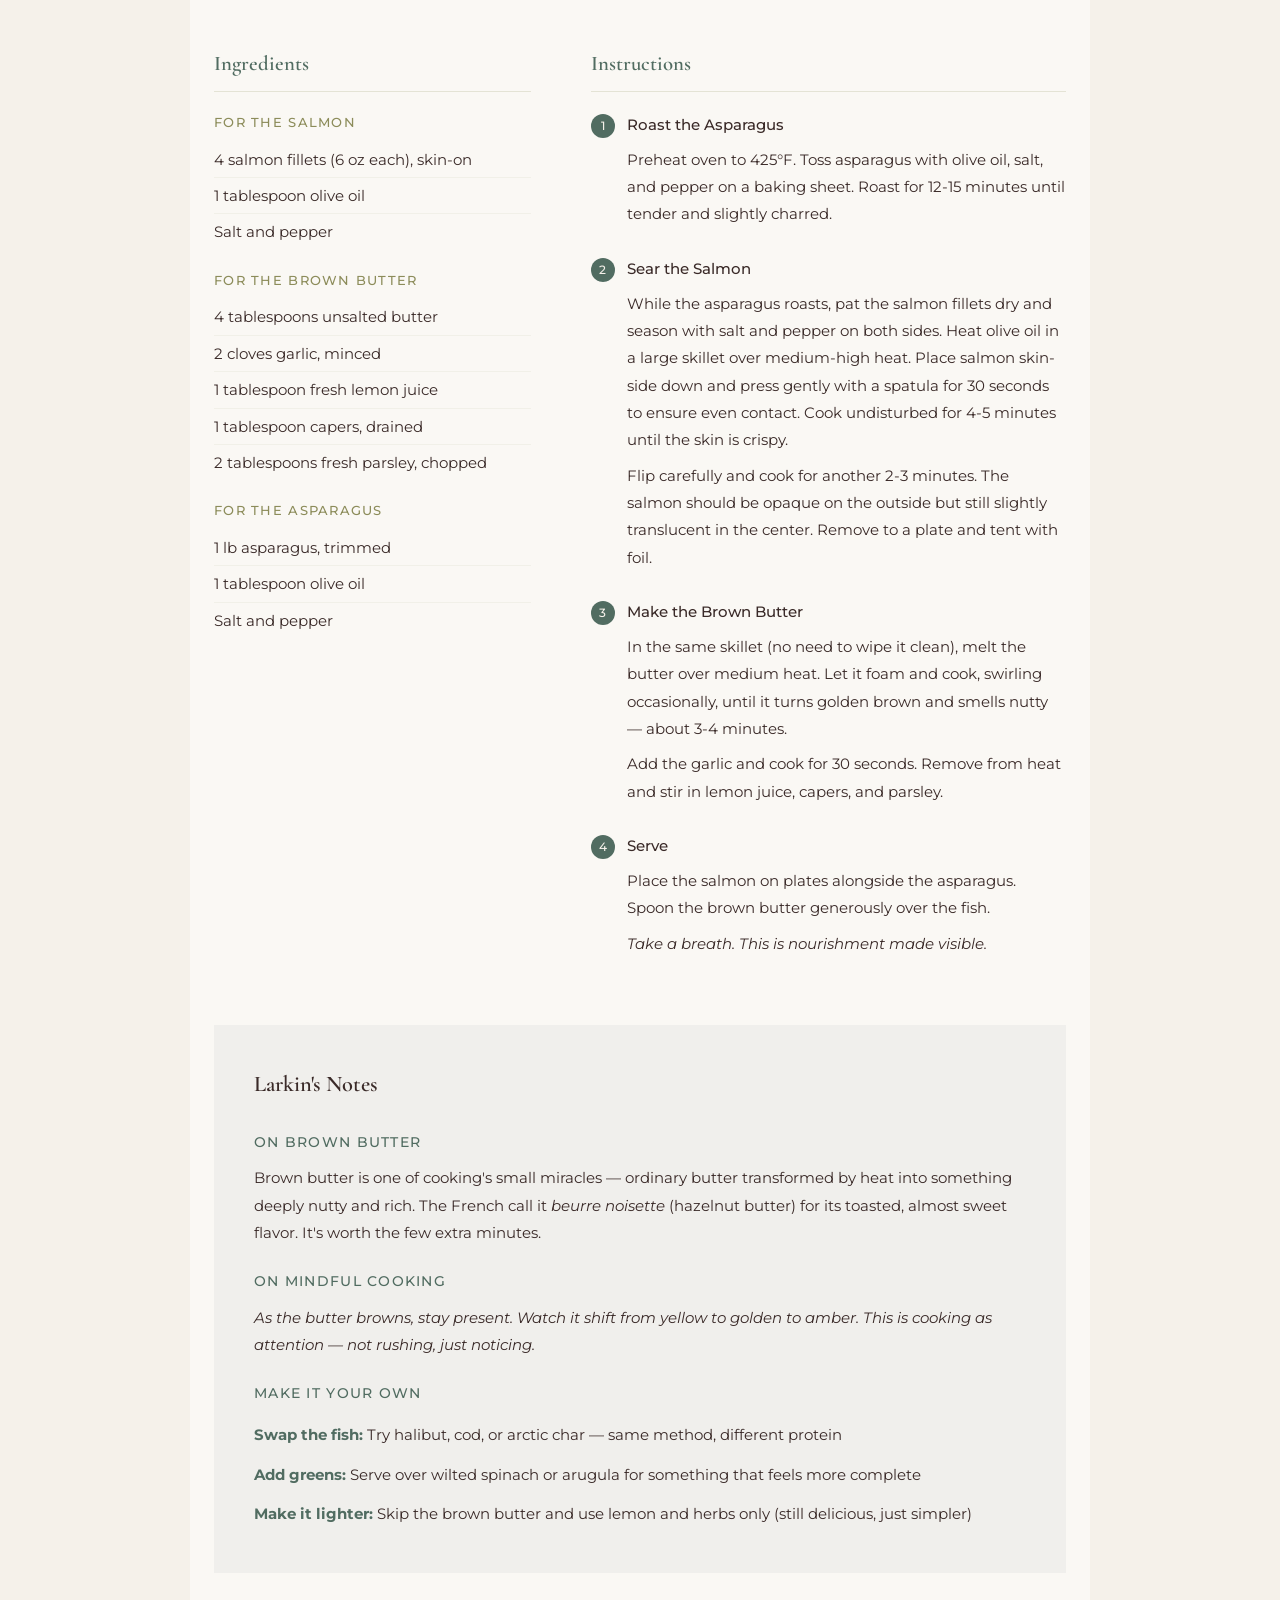
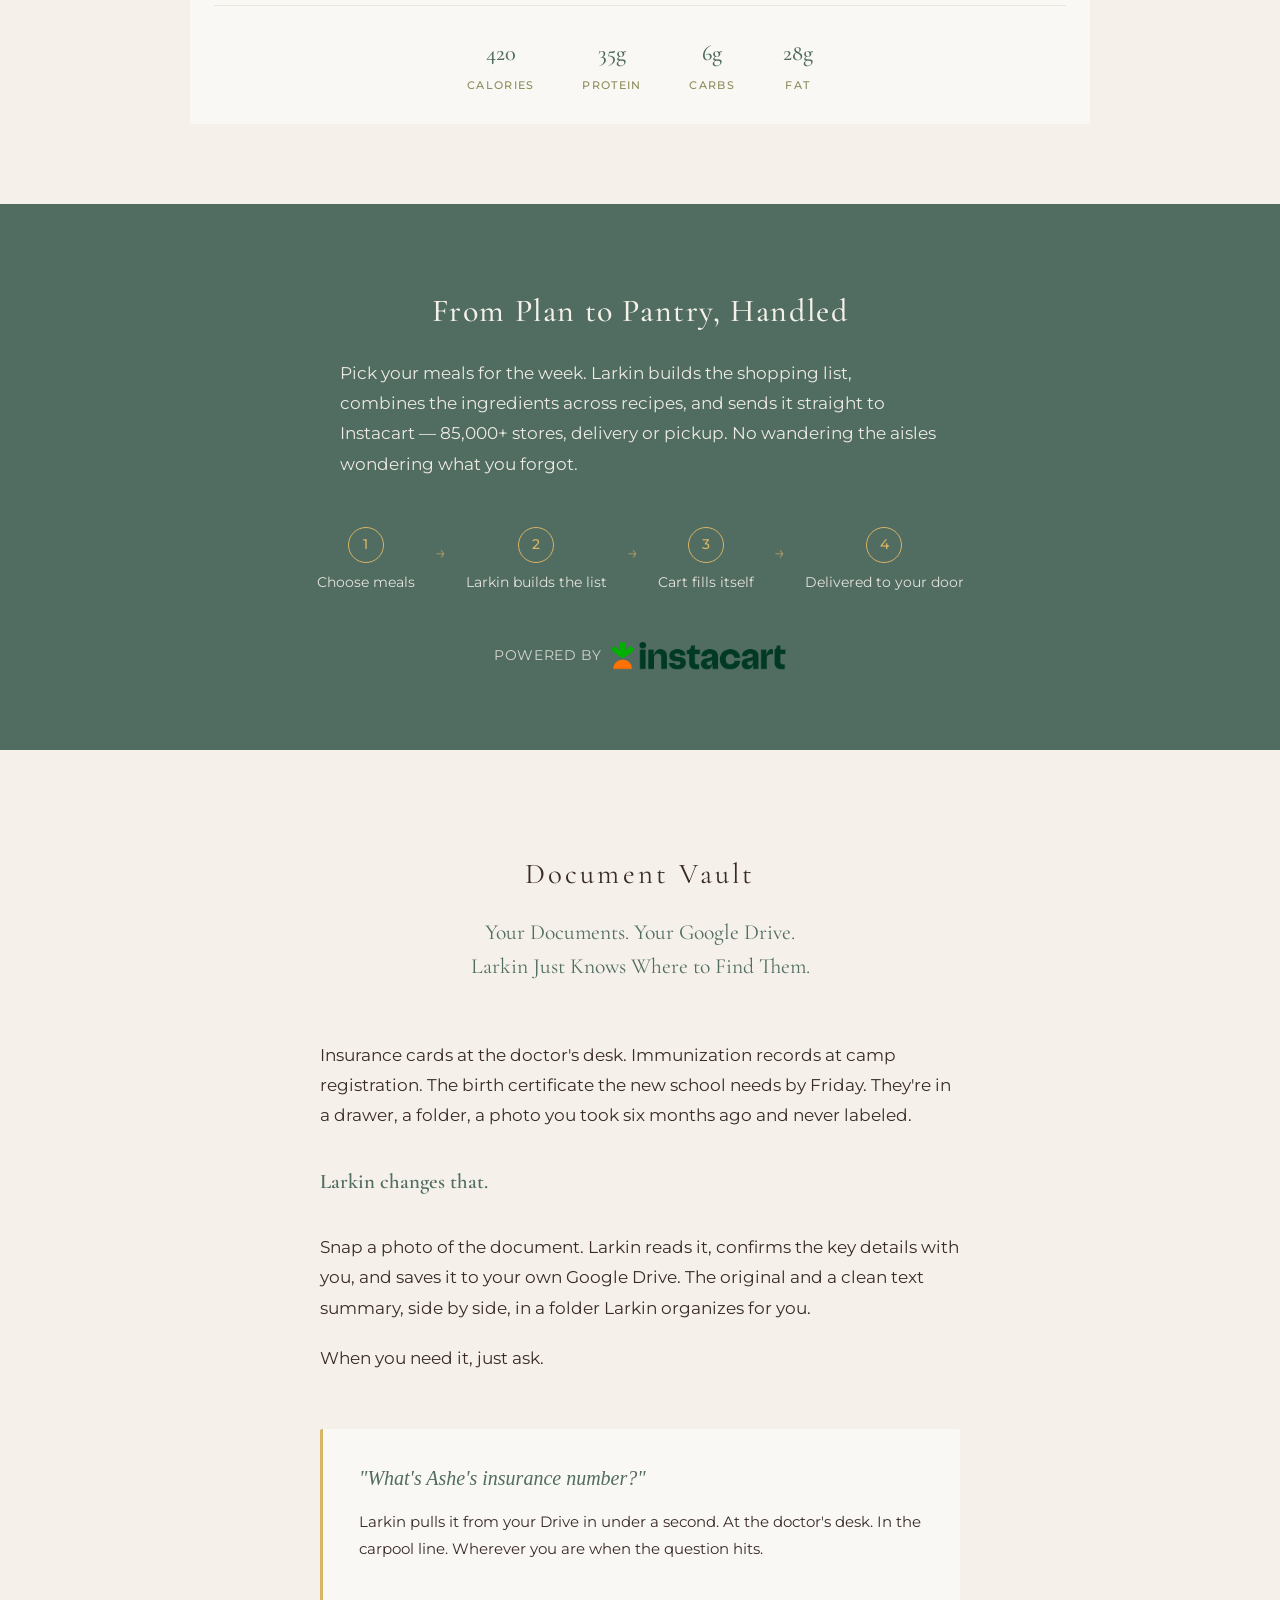
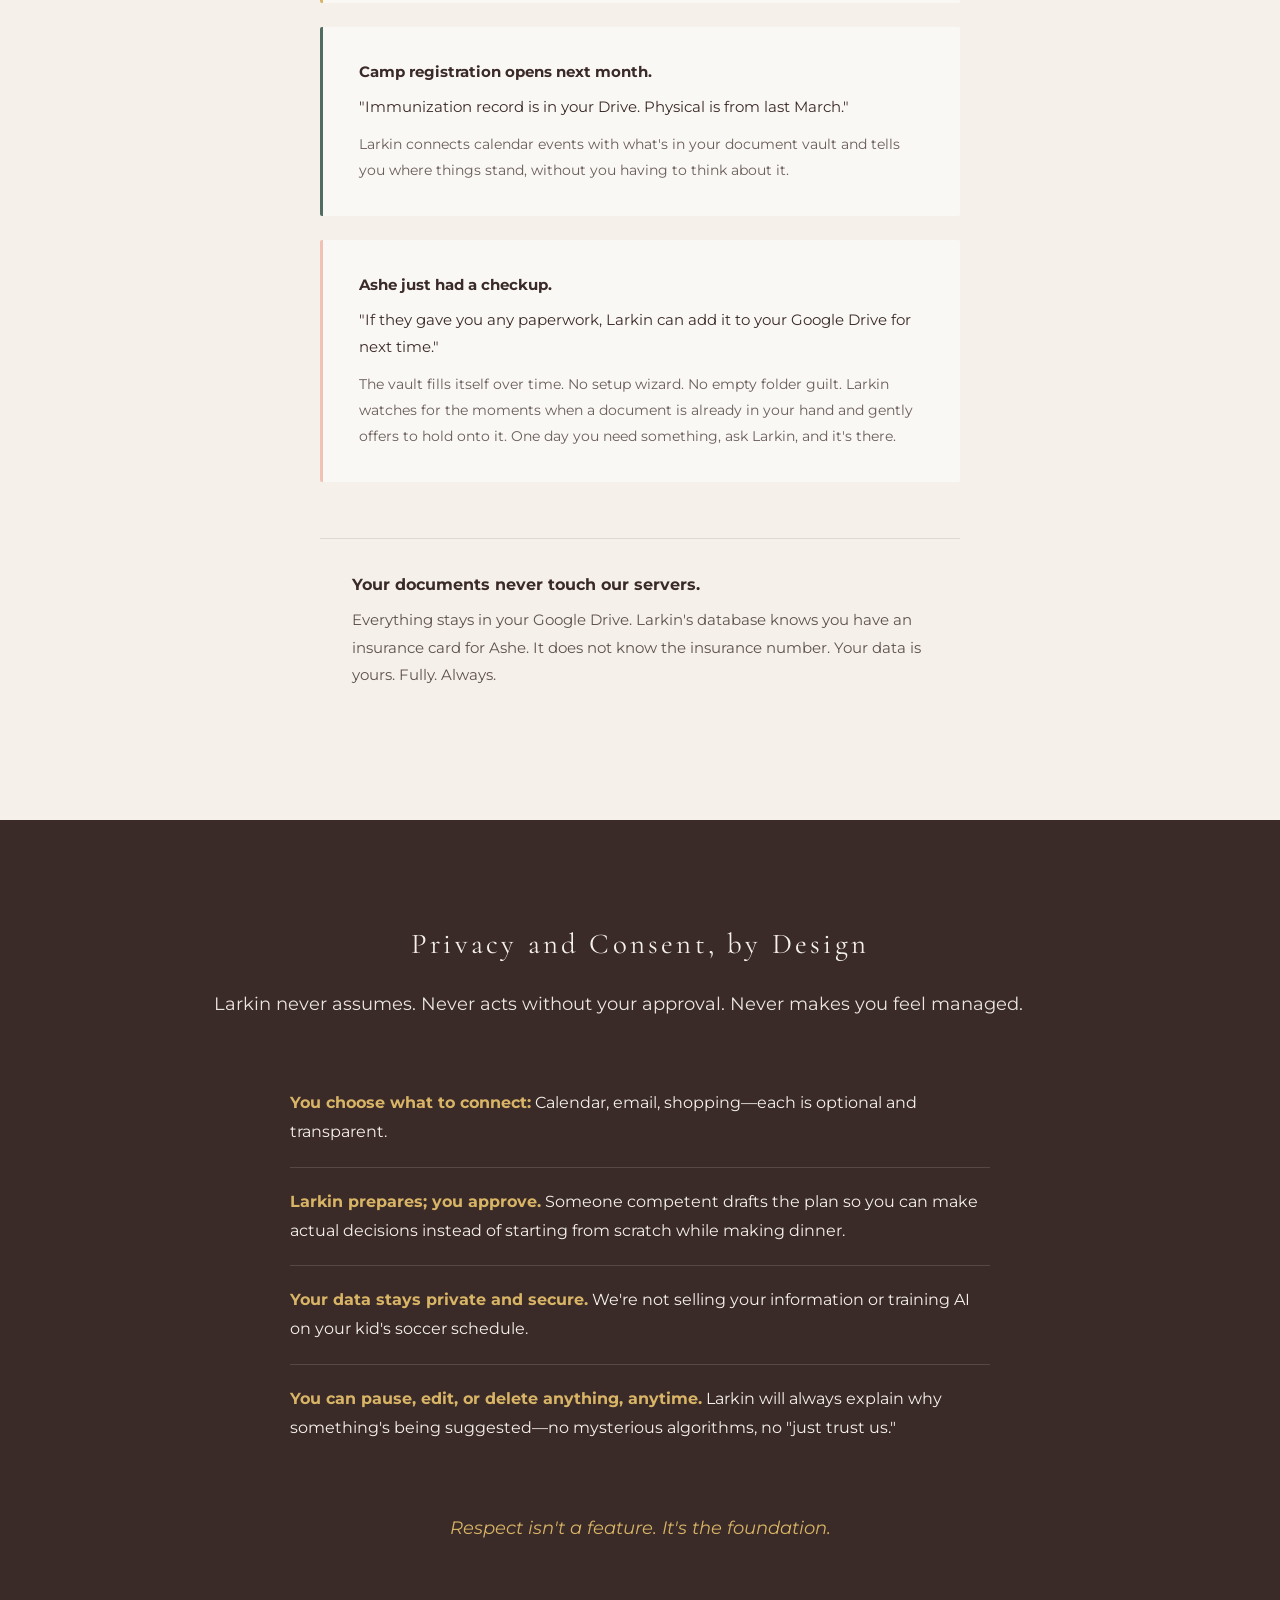
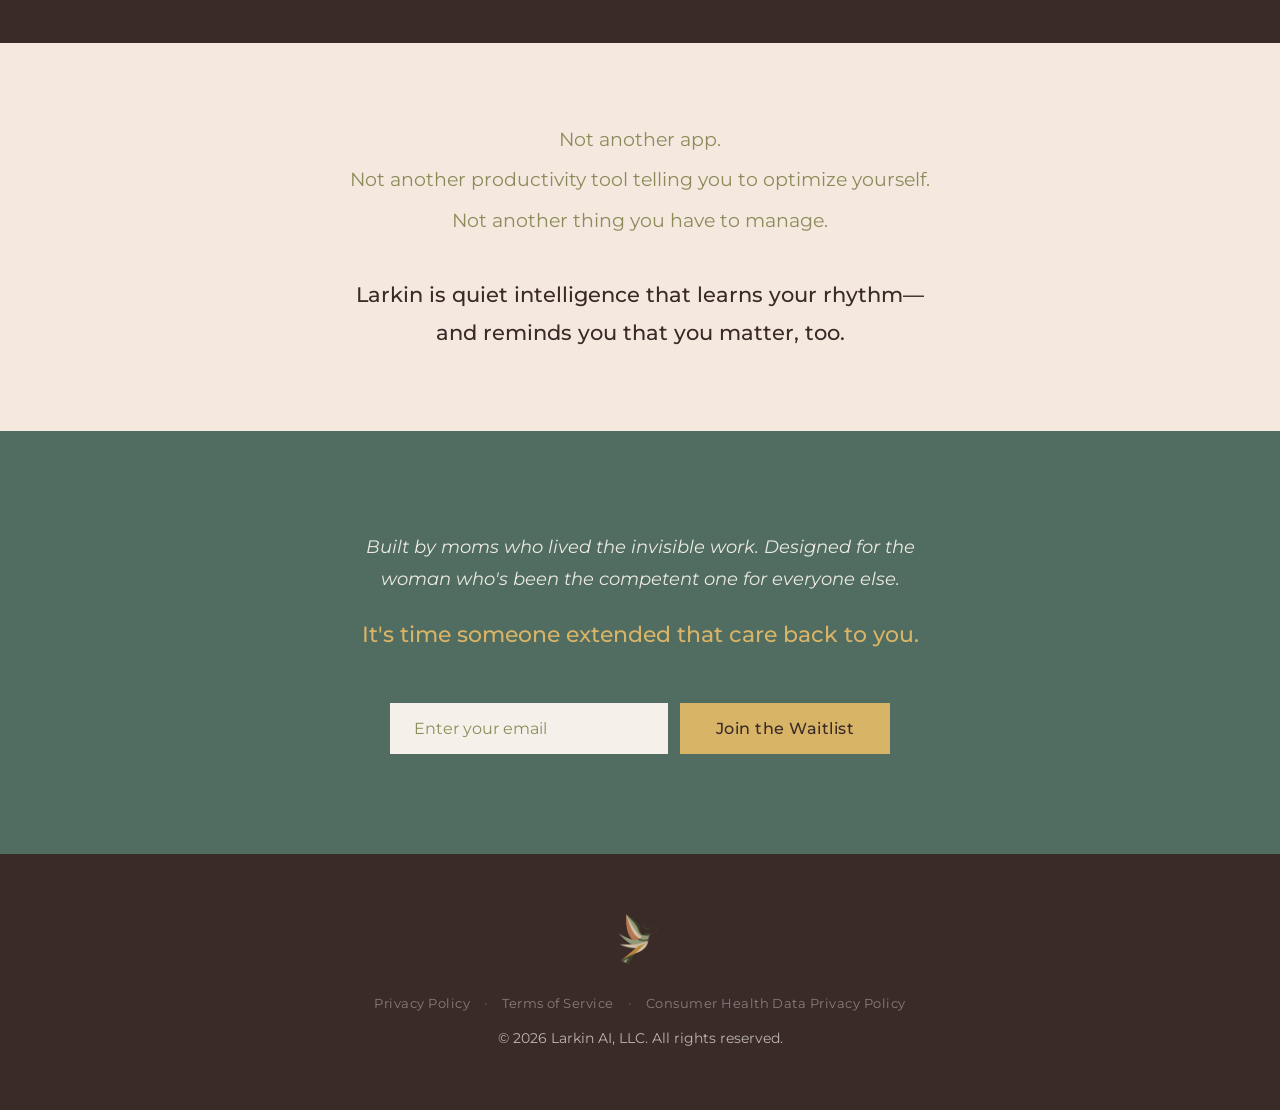
==== commit 46ca2dd6: "feat(legal): updated Privacy Policy and new Consumer Health Data Privacy Policy (effective 2026-09-2" ====
--- a/index.html
+++ b/index.html
@@ -598,6 +598,8 @@
         <a href="privacy-policy.html">Privacy Policy</a>
         <span class="footer-divider">&middot;</span>
         <a href="terms-of-service.html">Terms of Service</a>
+        <span class="footer-divider">&middot;</span>
+        <a href="consumer-health-data-policy.html">Consumer Health Data Privacy Policy</a>
       </p>
       <p>&copy; 2026 Larkin AI, LLC. All rights reserved.</p>
     </div>
